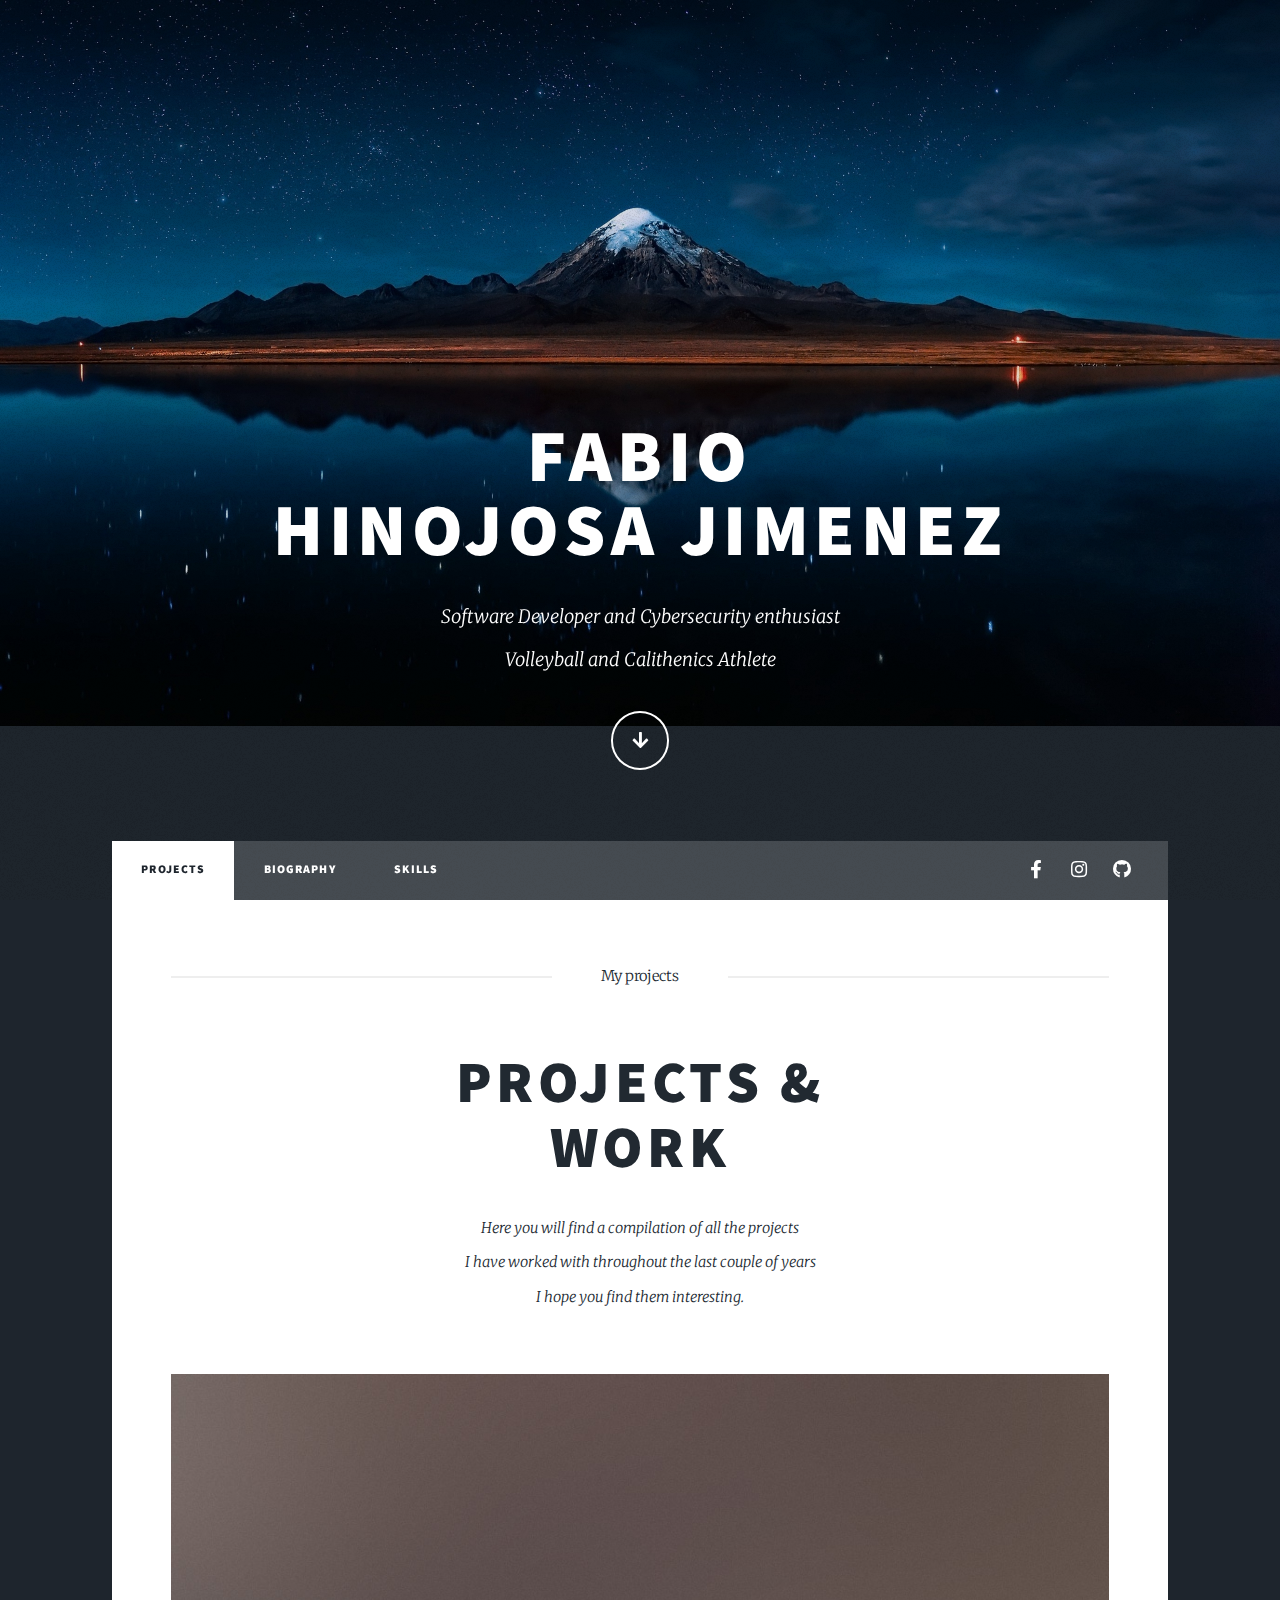
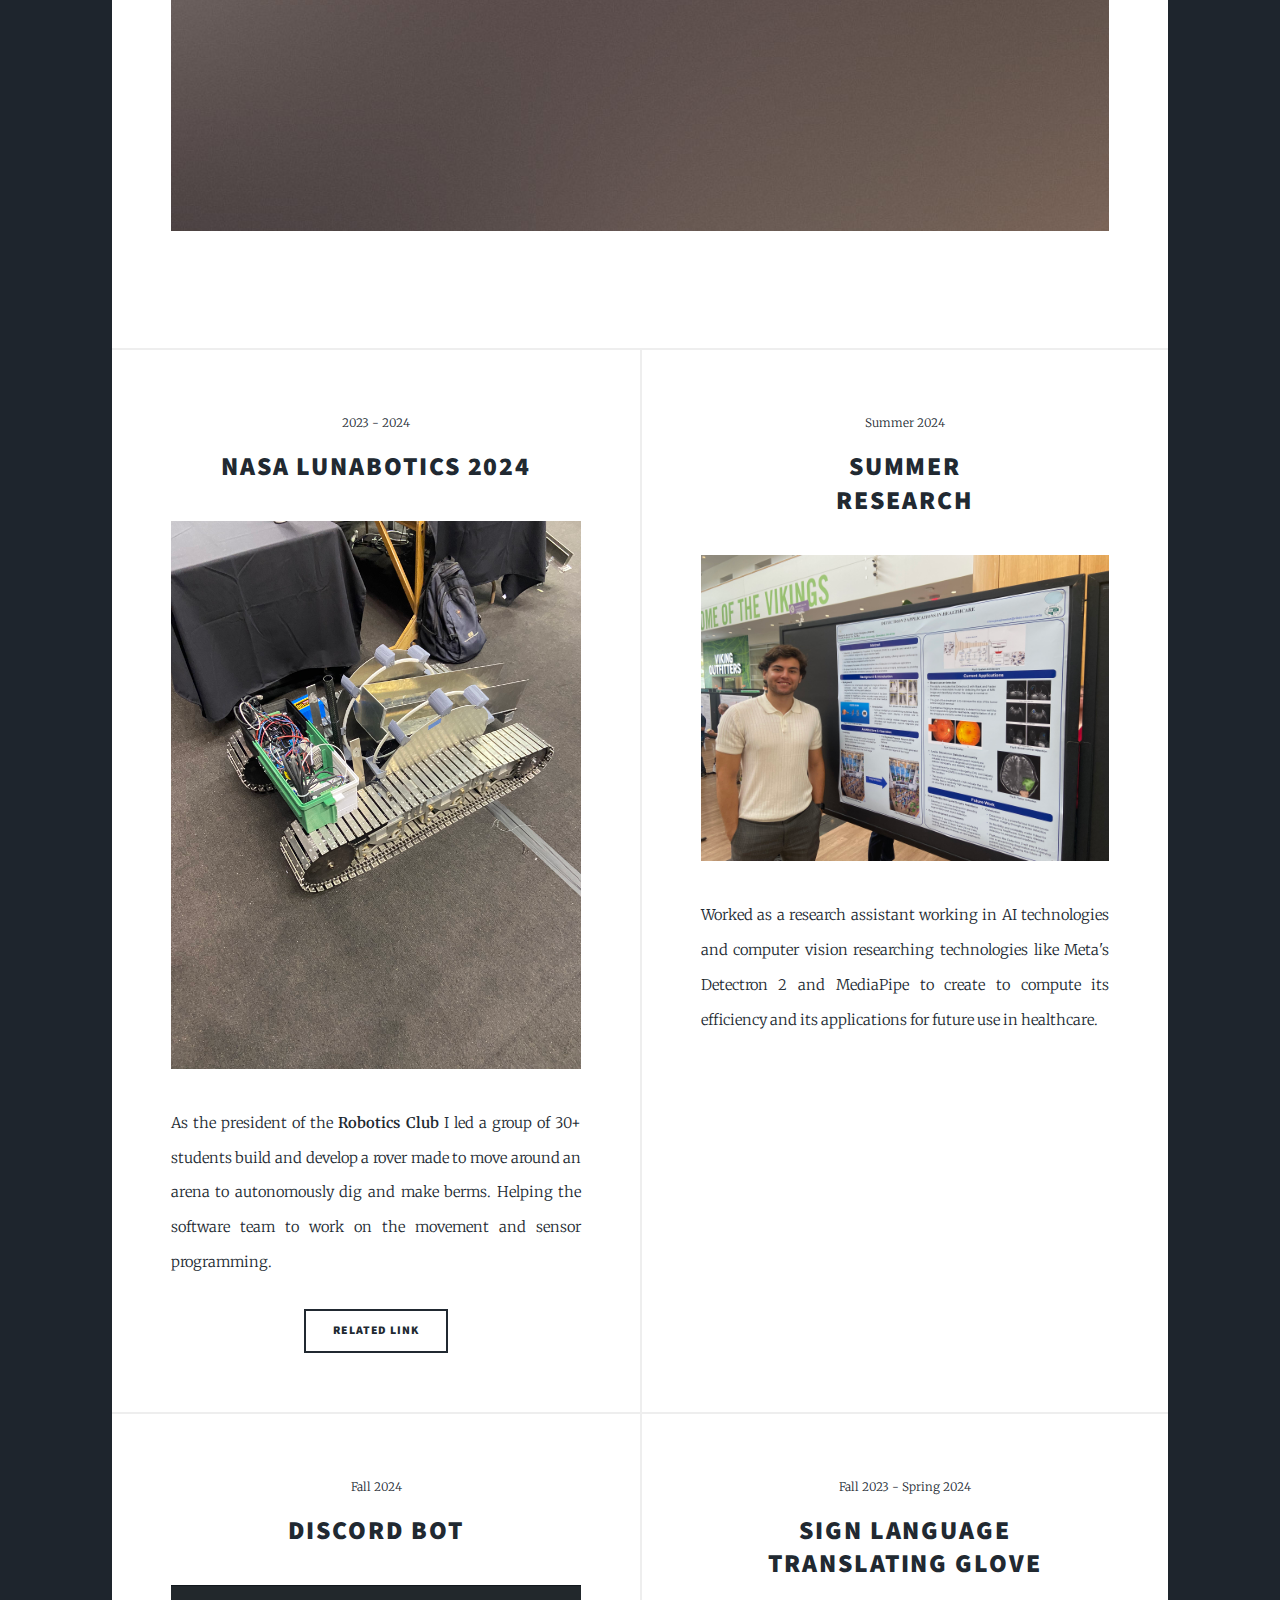
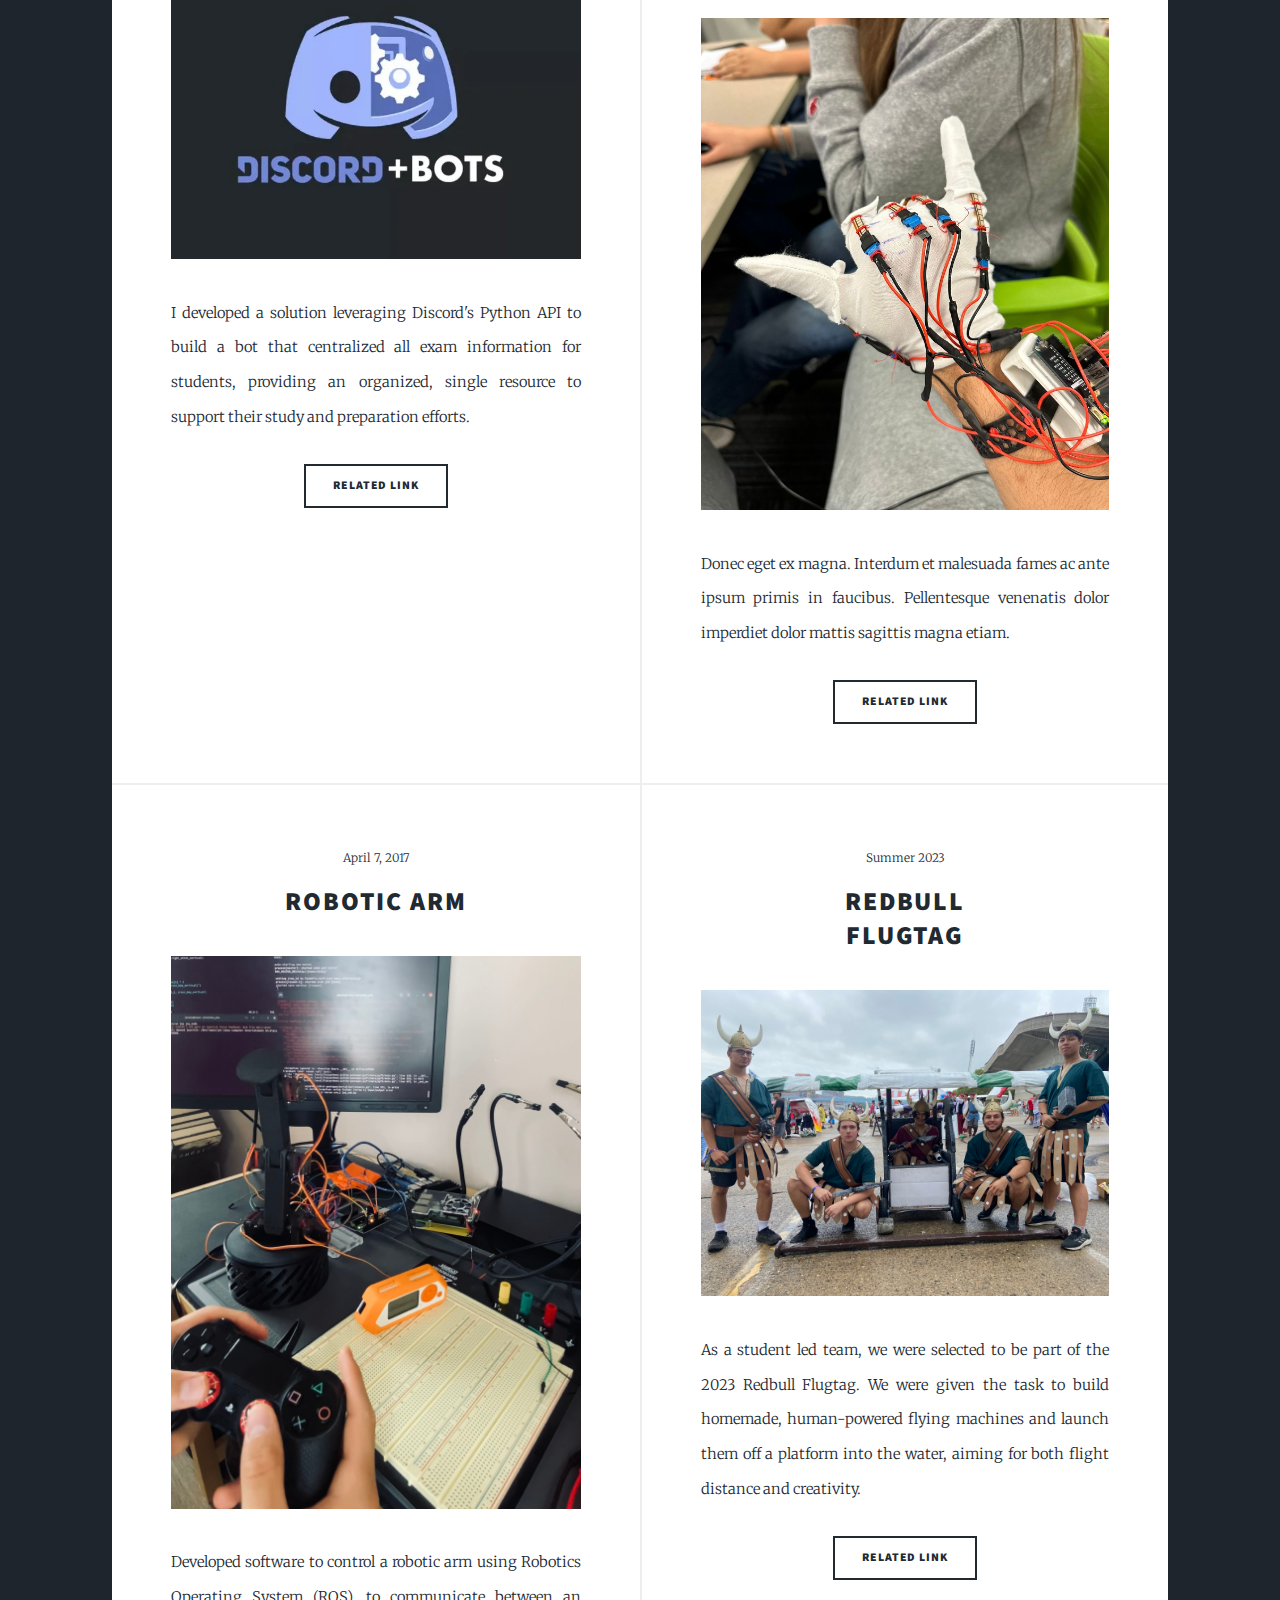
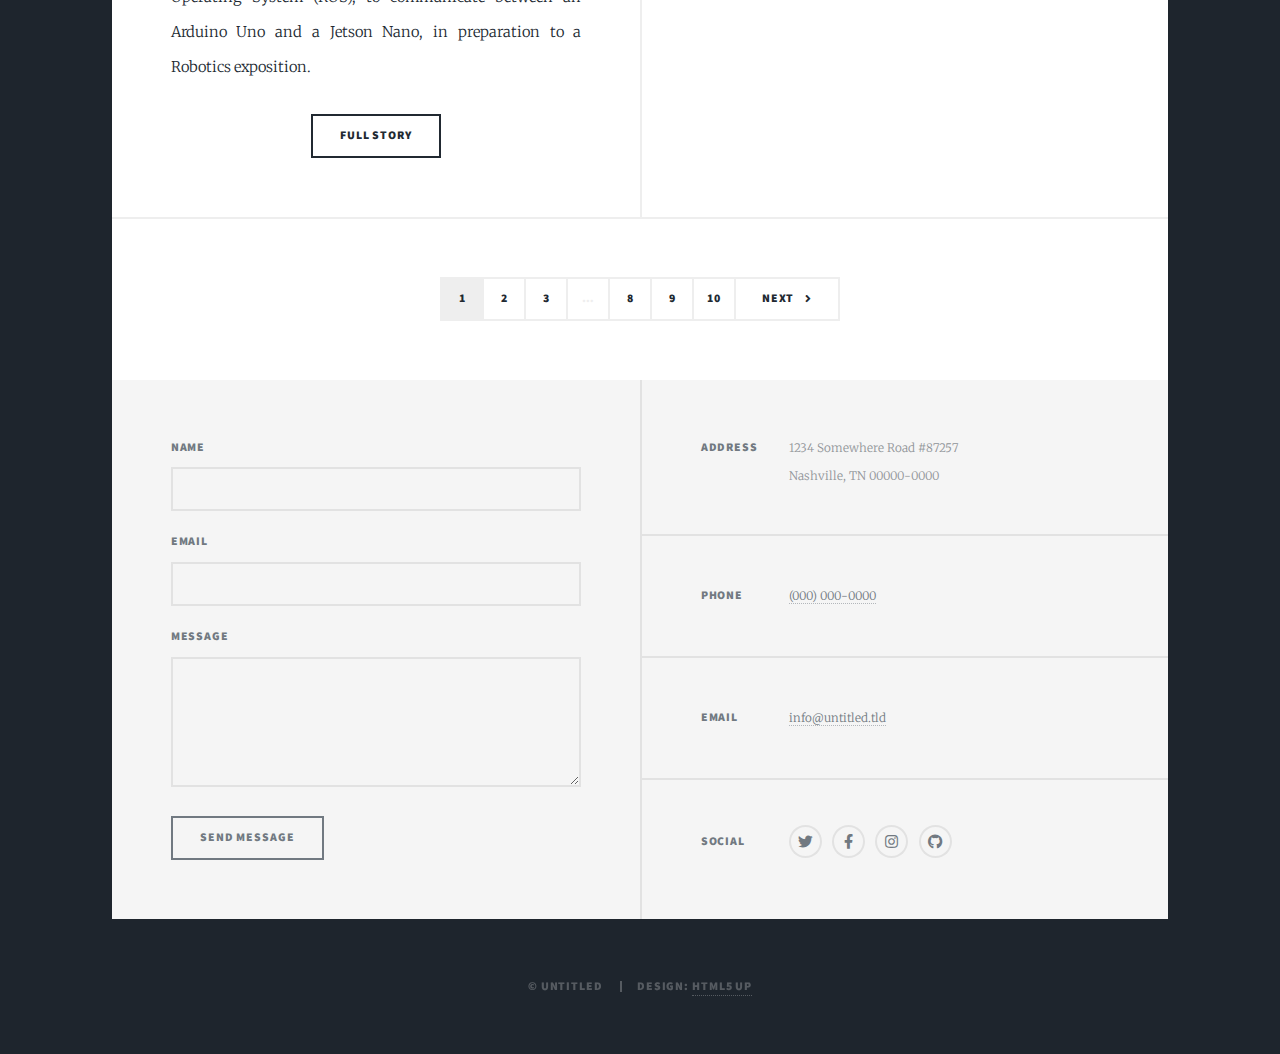
==== index.html @ 79a5e703 "Add images and change context" ====
<!doctype html>
<!--
	Massively by HTML5 UP
	html5up.net | @ajlkn
	Free for personal and commercial use under the CCA 3.0 license (html5up.net/license)
-->
<html>
  <head>
    <title>Fabio Hinojosa Portfolio</title>
    <meta charset="utf-8" />
    <meta
      name="viewport"
      content="width=device-width, initial-scale=1, user-scalable=no"
    />
    <link rel="stylesheet" href="assets/css/main.css" />
    <noscript
      ><link rel="stylesheet" href="assets/css/noscript.css"
    /></noscript>
  </head>
  <body class="is-preload">
    <!-- Wrapper -->
    <div id="wrapper" class="fade-in">
      <!-- Intro -->
      <div id="intro">
        <h1>
          Fabio<br />
          Hinojosa Jimenez
        </h1>
        <p>
          Software Developer and Cybersecurity enthusiast
          <br />
          Volleyball and Calithenics Athlete
        </p>
        <ul class="actions">
          <li>
            <a
              href="#header"
              class="button icon solid solo fa-arrow-down scrolly"
              >Continue</a
            >
          </li>
        </ul>
      </div>

      <!-- Header -->
      <header id="header">
        <a href="index.html" class="logo">F.H.J</a>
      </header>

      <!-- Nav -->
      <nav id="nav">
        <ul class="links">
          <li class="active"><a href="index.html">Projects</a></li>
          <li><a href="generic.html">Biography</a></li>
          <li><a href="elements.html">Skills</a></li>
        </ul>
        <ul class="icons">
          <li>
            <a href="#" class="icon brands fa-facebook-f"
              ><span class="label">Facebook</span></a
            >
          </li>
          <li>
            <a href="#" class="icon brands fa-instagram"
              ><span class="label">Instagram</span></a
            >
          </li>
          <li>
            <a href="#" class="icon brands fa-github"
              ><span class="label">GitHub</span></a
            >
          </li>
        </ul>
      </nav>

      <!-- Main -->
      <div id="main">
        <!-- Featured Post -->
        <article class="post featured">
          <header class="major">
            <span class="date">My projects</span>
            <h2>
              Projects &<br />
              Work
            </h2>
            <p>
              Here you will find a compilation of all the projects<br />
              I have worked with throughout the last couple of years<br />
              I hope you find them interesting.
            </p>
          </header>
          <a href="#" class="image main"
            ><img src="images/pic01.jpg" alt=""
          /></a>
        </article>

        <!-- Posts -->
        <section class="posts">
          <article>
            <header>
              <span class="date">2023 - 2024</span>
              <h2>
                <a href="#">Nasa Lunabotics 2024</a>
              </h2>
            </header>
            <a
              href="https://www.nasa.gov/learning-resources/lunabotics-challenge/"
              class="image fit"
              ><img src="images/Lunabotics.jpg" alt=""
            /></a>
            <p>
              As the president of the <strong>Robotics Club</strong> I led a
              group of 30+ students build and develop a rover made to move
              around an arena to autonomously dig and make berms. Helping the
              software team to work on the movement and sensor programming.
            </p>
            <ul class="actions special">
              <li>
                <a
                  href="https://www.nasa.gov/learning-resources/lunabotics-challenge/"
                  class="button"
                  >Related Link</a
                >
              </li>
            </ul>
          </article>
          <article>
            <header>
              <span class="date">Summer 2024</span>
              <h2>
                <a href="#"
                  >Summer<br />
                  Research</a
                >
              </h2>
            </header>
            <a href="#" class="image fit"
              ><img src="images/Research.jpg" alt=""
            /></a>
            <p>
              Worked as a research assistant working in AI technologies and
              computer vision researching technologies like Meta's Detectron 2
              and MediaPipe to create to compute its efficiency and its
              applications for future use in healthcare.
            </p>
          </article>
          <article>
            <header>
              <span class="date">Fall 2024</span>
              <h2>Discord Bot</h2>
            </header>
            <a href="https://github.com/fabiohj7/CISbot/" class="image fit"
              ><img src="images/discord-bot.webp" alt=""
            /></a>
            <p>
              I developed a solution leveraging Discord's Python API to build a
              bot that centralized all exam information for students, providing
              an organized, single resource to support their study and
              preparation efforts.
            </p>
            <ul class="actions special">
              <li>
                <a href="https://github.com/fabiohj7/CISbot/" class="button"
                  >Related Link</a
                >
              </li>
            </ul>
          </article>
          <article>
            <header>
              <span class="date">Fall 2023 - Spring 2024</span>
              <h2>
                Sign Language<br />
                Translating Glove
              </h2>
            </header>
            <a
              href="https://github.com/SalvaMur/SignTranslatorApp"
              class="image fit"
              ><img src="images/sign_language.jpg" alt="Translating Glove"
            /></a>
            <p>
              Donec eget ex magna. Interdum et malesuada fames ac ante ipsum
              primis in faucibus. Pellentesque venenatis dolor imperdiet dolor
              mattis sagittis magna etiam.
            </p>
            <ul class="actions special">
              <li>
                <a
                  href="https://github.com/SalvaMur/SignTranslatorApp"
                  class="button"
                  >Related Link</a
                >
              </li>
            </ul>
          </article>
          <article>
            <header>
              <span class="date">April 7, 2017</span>
              <h2>Robotic Arm</h2>
            </header>
            <a href="#" class="image fit"
              ><img
                src="images/robotic_arm.jpg"
                alt="PS4 Controller with robotic arm"
            /></a>
            <p>
              Developed software to control a robotic arm using Robotics
              Operating System (ROS), to communicate between an Arduino Uno and
              a Jetson Nano, in preparation to a Robotics exposition.
            </p>
            <ul class="actions special">
              <li><a href="#" class="button">Full Story</a></li>
            </ul>
          </article>
          <article>
            <header>
              <span class="date">Summer 2023</span>
              <h2>
                Redbull<br />
                Flugtag
              </h2>
            </header>
            <a
              href="https://www.redbull.com/us-en/tags/flugtag"
              class="image fit"
              ><img src="images/Flugtag.jpg" alt="Redbull Flugtag team"
            /></a>
            <p>
              As a student led team, we were selected to be part of the 2023
              Redbull Flugtag. We were given the task to build homemade,
              human-powered flying machines and launch them off a platform into
              the water, aiming for both flight distance and creativity.
            </p>
            <ul class="actions special">
              <li>
                <a
                  href="https://www.redbull.com/us-en/tags/flugtag"
                  class="button"
                  >Related Link</a
                >
              </li>
            </ul>
          </article>
        </section>

        <!-- Footer -->
        <footer>
          <div class="pagination">
            <!--<a href="#" class="previous">Prev</a>-->
            <a href="#" class="page active">1</a>
            <a href="#" class="page">2</a>
            <a href="#" class="page">3</a>
            <span class="extra">&hellip;</span>
            <a href="#" class="page">8</a>
            <a href="#" class="page">9</a>
            <a href="#" class="page">10</a>
            <a href="#" class="next">Next</a>
          </div>
        </footer>
      </div>

      <!-- Footer -->
      <footer id="footer">
        <section>
          <form method="post" action="#">
            <div class="fields">
              <div class="field">
                <label for="name">Name</label>
                <input type="text" name="name" id="name" />
              </div>
              <div class="field">
                <label for="email">Email</label>
                <input type="text" name="email" id="email" />
              </div>
              <div class="field">
                <label for="message">Message</label>
                <textarea name="message" id="message" rows="3"></textarea>
              </div>
            </div>
            <ul class="actions">
              <li><input type="submit" value="Send Message" /></li>
            </ul>
          </form>
        </section>
        <section class="split contact">
          <section class="alt">
            <h3>Address</h3>
            <p>
              1234 Somewhere Road #87257<br />
              Nashville, TN 00000-0000
            </p>
          </section>
          <section>
            <h3>Phone</h3>
            <p><a href="#">(000) 000-0000</a></p>
          </section>
          <section>
            <h3>Email</h3>
            <p><a href="#">info@untitled.tld</a></p>
          </section>
          <section>
            <h3>Social</h3>
            <ul class="icons alt">
              <li>
                <a href="#" class="icon brands alt fa-twitter"
                  ><span class="label">Twitter</span></a
                >
              </li>
              <li>
                <a href="#" class="icon brands alt fa-facebook-f"
                  ><span class="label">Facebook</span></a
                >
              </li>
              <li>
                <a href="#" class="icon brands alt fa-instagram"
                  ><span class="label">Instagram</span></a
                >
              </li>
              <li>
                <a href="#" class="icon brands alt fa-github"
                  ><span class="label">GitHub</span></a
                >
              </li>
            </ul>
          </section>
        </section>
      </footer>

      <!-- Copyright -->
      <div id="copyright">
        <ul>
          <li>&copy; Untitled</li>
          <li>Design: <a href="https://html5up.net">HTML5 UP</a></li>
        </ul>
      </div>
    </div>

    <!-- Scripts -->
    <script src="assets/js/jquery.min.js"></script>
    <script src="assets/js/jquery.scrollex.min.js"></script>
    <script src="assets/js/jquery.scrolly.min.js"></script>
    <script src="assets/js/browser.min.js"></script>
    <script src="assets/js/breakpoints.min.js"></script>
    <script src="assets/js/util.js"></script>
    <script src="assets/js/main.js"></script>
  </body>
</html>
---- assets/css/main.css ----
@import url(fontawesome-all.min.css);
@import url("https://fonts.googleapis.com/css?family=Merriweather:300,700,300italic,700italic|Source+Sans+Pro:900");

/*
	Massively by HTML5 UP
	html5up.net | @ajlkn
	Free for personal and commercial use under the CCA 3.0 license (html5up.net/license)
*/

html,
body,
div,
span,
applet,
object,
iframe,
h1,
h2,
h3,
h4,
h5,
h6,
p,
blockquote,
pre,
a,
abbr,
acronym,
address,
big,
cite,
code,
del,
dfn,
em,
img,
ins,
kbd,
q,
s,
samp,
small,
strike,
strong,
sub,
sup,
tt,
var,
b,
u,
i,
center,
dl,
dt,
dd,
ol,
ul,
li,
fieldset,
form,
label,
legend,
table,
caption,
tbody,
tfoot,
thead,
tr,
th,
td,
article,
aside,
canvas,
details,
embed,
figure,
figcaption,
footer,
header,
hgroup,
menu,
nav,
output,
ruby,
section,
summary,
time,
mark,
audio,
video {
  margin: 0;
  padding: 0;
  border: 0;
  font-size: 100%;
  font: inherit;
  vertical-align: baseline;
}

article,
aside,
details,
figcaption,
figure,
footer,
header,
hgroup,
menu,
nav,
section {
  display: block;
}

body {
  line-height: 1;
}

ol,
ul {
  list-style: none;
}

blockquote,
q {
  quotes: none;
}

blockquote:before,
blockquote:after,
q:before,
q:after {
  content: "";
  content: none;
}

table {
  border-collapse: collapse;
  border-spacing: 0;
}

body {
  -webkit-text-size-adjust: none;
}

mark {
  background-color: transparent;
  color: inherit;
}

input::-moz-focus-inner {
  border: 0;
  padding: 0;
}

input,
select,
textarea {
  -moz-appearance: none;
  -webkit-appearance: none;
  -ms-appearance: none;
  appearance: none;
}

/* Basic */

@-ms-viewport {
  width: device-width;
}

body {
  -ms-overflow-style: scrollbar;
}

@media screen and (max-width: 480px) {
  html,
  body {
    min-width: 320px;
  }
}

html {
  box-sizing: border-box;
}

*,
*:before,
*:after {
  box-sizing: inherit;
}

body {
  background-color: #1e252d;
}

body.is-preload *,
body.is-preload *:before,
body.is-preload *:after {
  -moz-animation: none !important;
  -webkit-animation: none !important;
  -ms-animation: none !important;
  animation: none !important;
  -moz-transition: none !important;
  -webkit-transition: none !important;
  -ms-transition: none !important;
  transition: none !important;
}

/* Type */

html {
  font-size: 16pt;
}

@media screen and (max-width: 1680px) {
  html {
    font-size: 12pt;
  }
}

@media screen and (max-width: 1280px) {
  html {
    font-size: 11pt;
  }
}

@media screen and (max-width: 360px) {
  html {
    font-size: 10pt;
  }
}

body {
  color: #212931;
}

body,
input,
select,
textarea {
  font-family: "Merriweather", Georgia, serif;
  font-weight: 300;
  font-size: 1rem;
  line-height: 2.375;
}

a {
  -moz-transition:
    color 0.2s ease-in-out,
    background-color 0.2s ease-in-out,
    border-color 0.2s ease-in-out,
    box-shadow 0.2s ease-in-out;
  -webkit-transition:
    color 0.2s ease-in-out,
    background-color 0.2s ease-in-out,
    border-color 0.2s ease-in-out,
    box-shadow 0.2s ease-in-out;
  -ms-transition:
    color 0.2s ease-in-out,
    background-color 0.2s ease-in-out,
    border-color 0.2s ease-in-out,
    box-shadow 0.2s ease-in-out;
  transition:
    color 0.2s ease-in-out,
    background-color 0.2s ease-in-out,
    border-color 0.2s ease-in-out,
    box-shadow 0.2s ease-in-out;
  border-bottom: dotted 1px;
  text-decoration: none;
}

a:hover {
  border-bottom-color: transparent;
}

strong,
b {
  font-weight: 600;
}

em,
i {
  font-style: italic;
}

p {
  text-align: justify;
  margin: 0 0 2rem 0;
}

h1,
h2,
h3,
h4,
h5,
h6 {
  font-family: "Source Sans Pro", Helvetica, sans-serif;
  font-weight: 900;
  line-height: 1.5;
  letter-spacing: 0.075em;
  text-transform: uppercase;
  margin: 0 0 1rem 0;
}

h1 a,
h2 a,
h3 a,
h4 a,
h5 a,
h6 a {
  border-bottom: 0;
  color: inherit;
  text-decoration: none;
}

h1 {
  font-size: 4rem;
  line-height: 1.1;
  margin: 0 0 2rem 0;
}

h2 {
  font-size: 1.75rem;
  line-height: 1.3;
  margin: 0 0 1.5rem 0;
}

h3 {
  font-size: 1.25rem;
  margin: 0 0 1.5rem 0;
}

h4 {
  font-size: 1rem;
}

h5 {
  font-size: 0.9rem;
}

h6 {
  font-size: 0.8rem;
}

sub {
  font-size: 0.8rem;
  position: relative;
  top: 0.5rem;
}

sup {
  font-size: 0.8rem;
  position: relative;
  top: -0.5rem;
}

blockquote {
  border-left: solid 4px;
  font-style: italic;
  margin: 0 0 2rem 0;
  padding: 0.5rem 0 0.5rem 2rem;
}

code {
  border: solid 2px;
  font-family: "Courier New", monospace;
  font-size: 0.9rem;
  margin: 0 0.25rem;
  padding: 0.25rem 0.65rem;
}

pre {
  -webkit-overflow-scrolling: touch;
  font-family: "Courier New", monospace;
  font-size: 0.9rem;
  margin: 0 0 2rem 0;
}

pre code {
  display: block;
  line-height: 1.75;
  padding: 1rem 1.5rem;
  overflow-x: auto;
}

hr {
  border: 0;
  border-bottom: solid 2px;
  margin: 3rem 0;
}

hr.major {
  margin: 5rem 0;
}

.align-left {
  text-align: left;
}

.align-center {
  text-align: center;
}

.align-right {
  text-align: right;
}

input,
select,
textarea {
  color: #212931;
}

a {
  color: #212931;
  border-bottom-color: rgba(33, 41, 49, 0.5);
}

a:hover {
  border-bottom-color: transparent;
  color: #18bfef !important;
}

strong,
b {
  color: #212931;
}

h1,
h2,
h3,
h4,
h5,
h6 {
  color: #212931;
}

blockquote {
  border-left-color: #eeeeee;
}

code {
  background: rgba(220, 220, 220, 0.25);
  border-color: #eeeeee;
}

hr {
  border-bottom-color: #eeeeee;
}

/* Row */

.row {
  display: flex;
  flex-wrap: wrap;
  box-sizing: border-box;
  align-items: stretch;
}

.row > * {
  box-sizing: border-box;
}

.row.gtr-uniform > * > :last-child {
  margin-bottom: 0;
}

.row.aln-left {
  justify-content: flex-start;
}

.row.aln-center {
  justify-content: center;
}

.row.aln-right {
  justify-content: flex-end;
}

.row.aln-top {
  align-items: flex-start;
}

.row.aln-middle {
  align-items: center;
}

.row.aln-bottom {
  align-items: flex-end;
}

.row > .imp {
  order: -1;
}

.row > .col-1 {
  width: 8.33333%;
}

.row > .off-1 {
  margin-left: 8.33333%;
}

.row > .col-2 {
  width: 16.66667%;
}

.row > .off-2 {
  margin-left: 16.66667%;
}

.row > .col-3 {
  width: 25%;
}

.row > .off-3 {
  margin-left: 25%;
}

.row > .col-4 {
  width: 33.33333%;
}

.row > .off-4 {
  margin-left: 33.33333%;
}

.row > .col-5 {
  width: 41.66667%;
}

.row > .off-5 {
  margin-left: 41.66667%;
}

.row > .col-6 {
  width: 50%;
}

.row > .off-6 {
  margin-left: 50%;
}

.row > .col-7 {
  width: 58.33333%;
}

.row > .off-7 {
  margin-left: 58.33333%;
}

.row > .col-8 {
  width: 66.66667%;
}

.row > .off-8 {
  margin-left: 66.66667%;
}

.row > .col-9 {
  width: 75%;
}

.row > .off-9 {
  margin-left: 75%;
}

.row > .col-10 {
  width: 83.33333%;
}

.row > .off-10 {
  margin-left: 83.33333%;
}

.row > .col-11 {
  width: 91.66667%;
}

.row > .off-11 {
  margin-left: 91.66667%;
}

.row > .col-12 {
  width: 100%;
}

.row > .off-12 {
  margin-left: 100%;
}

.row.gtr-0 {
  margin-top: 0;
  margin-left: 0rem;
}

.row.gtr-0 > * {
  padding: 0 0 0 0rem;
}

.row.gtr-0.gtr-uniform {
  margin-top: 0rem;
}

.row.gtr-0.gtr-uniform > * {
  padding-top: 0rem;
}

.row.gtr-25 {
  margin-top: 0;
  margin-left: -0.375rem;
}

.row.gtr-25 > * {
  padding: 0 0 0 0.375rem;
}

.row.gtr-25.gtr-uniform {
  margin-top: -0.375rem;
}

.row.gtr-25.gtr-uniform > * {
  padding-top: 0.375rem;
}

.row.gtr-50 {
  margin-top: 0;
  margin-left: -0.75rem;
}

.row.gtr-50 > * {
  padding: 0 0 0 0.75rem;
}

.row.gtr-50.gtr-uniform {
  margin-top: -0.75rem;
}

.row.gtr-50.gtr-uniform > * {
  padding-top: 0.75rem;
}

.row {
  margin-top: 0;
  margin-left: -1.5rem;
}

.row > * {
  padding: 0 0 0 1.5rem;
}

.row.gtr-uniform {
  margin-top: -1.5rem;
}

.row.gtr-uniform > * {
  padding-top: 1.5rem;
}

.row.gtr-150 {
  margin-top: 0;
  margin-left: -2.25rem;
}

.row.gtr-150 > * {
  padding: 0 0 0 2.25rem;
}

.row.gtr-150.gtr-uniform {
  margin-top: -2.25rem;
}

.row.gtr-150.gtr-uniform > * {
  padding-top: 2.25rem;
}

.row.gtr-200 {
  margin-top: 0;
  margin-left: -3rem;
}

.row.gtr-200 > * {
  padding: 0 0 0 3rem;
}

.row.gtr-200.gtr-uniform {
  margin-top: -3rem;
}

.row.gtr-200.gtr-uniform > * {
  padding-top: 3rem;
}

@media screen and (max-width: 1680px) {
  .row {
    display: flex;
    flex-wrap: wrap;
    box-sizing: border-box;
    align-items: stretch;
  }

  .row > * {
    box-sizing: border-box;
  }

  .row.gtr-uniform > * > :last-child {
    margin-bottom: 0;
  }

  .row.aln-left {
    justify-content: flex-start;
  }

  .row.aln-center {
    justify-content: center;
  }

  .row.aln-right {
    justify-content: flex-end;
  }

  .row.aln-top {
    align-items: flex-start;
  }

  .row.aln-middle {
    align-items: center;
  }

  .row.aln-bottom {
    align-items: flex-end;
  }

  .row > .imp-xlarge {
    order: -1;
  }

  .row > .col-1-xlarge {
    width: 8.33333%;
  }

  .row > .off-1-xlarge {
    margin-left: 8.33333%;
  }

  .row > .col-2-xlarge {
    width: 16.66667%;
  }

  .row > .off-2-xlarge {
    margin-left: 16.66667%;
  }

  .row > .col-3-xlarge {
    width: 25%;
  }

  .row > .off-3-xlarge {
    margin-left: 25%;
  }

  .row > .col-4-xlarge {
    width: 33.33333%;
  }

  .row > .off-4-xlarge {
    margin-left: 33.33333%;
  }

  .row > .col-5-xlarge {
    width: 41.66667%;
  }

  .row > .off-5-xlarge {
    margin-left: 41.66667%;
  }

  .row > .col-6-xlarge {
    width: 50%;
  }

  .row > .off-6-xlarge {
    margin-left: 50%;
  }

  .row > .col-7-xlarge {
    width: 58.33333%;
  }

  .row > .off-7-xlarge {
    margin-left: 58.33333%;
  }

  .row > .col-8-xlarge {
    width: 66.66667%;
  }

  .row > .off-8-xlarge {
    margin-left: 66.66667%;
  }

  .row > .col-9-xlarge {
    width: 75%;
  }

  .row > .off-9-xlarge {
    margin-left: 75%;
  }

  .row > .col-10-xlarge {
    width: 83.33333%;
  }

  .row > .off-10-xlarge {
    margin-left: 83.33333%;
  }

  .row > .col-11-xlarge {
    width: 91.66667%;
  }

  .row > .off-11-xlarge {
    margin-left: 91.66667%;
  }

  .row > .col-12-xlarge {
    width: 100%;
  }

  .row > .off-12-xlarge {
    margin-left: 100%;
  }

  .row.gtr-0 {
    margin-top: 0;
    margin-left: 0rem;
  }

  .row.gtr-0 > * {
    padding: 0 0 0 0rem;
  }

  .row.gtr-0.gtr-uniform {
    margin-top: 0rem;
  }

  .row.gtr-0.gtr-uniform > * {
    padding-top: 0rem;
  }

  .row.gtr-25 {
    margin-top: 0;
    margin-left: -0.375rem;
  }

  .row.gtr-25 > * {
    padding: 0 0 0 0.375rem;
  }

  .row.gtr-25.gtr-uniform {
    margin-top: -0.375rem;
  }

  .row.gtr-25.gtr-uniform > * {
    padding-top: 0.375rem;
  }

  .row.gtr-50 {
    margin-top: 0;
    margin-left: -0.75rem;
  }

  .row.gtr-50 > * {
    padding: 0 0 0 0.75rem;
  }

  .row.gtr-50.gtr-uniform {
    margin-top: -0.75rem;
  }

  .row.gtr-50.gtr-uniform > * {
    padding-top: 0.75rem;
  }

  .row {
    margin-top: 0;
    margin-left: -1.5rem;
  }

  .row > * {
    padding: 0 0 0 1.5rem;
  }

  .row.gtr-uniform {
    margin-top: -1.5rem;
  }

  .row.gtr-uniform > * {
    padding-top: 1.5rem;
  }

  .row.gtr-150 {
    margin-top: 0;
    margin-left: -2.25rem;
  }

  .row.gtr-150 > * {
    padding: 0 0 0 2.25rem;
  }

  .row.gtr-150.gtr-uniform {
    margin-top: -2.25rem;
  }

  .row.gtr-150.gtr-uniform > * {
    padding-top: 2.25rem;
  }

  .row.gtr-200 {
    margin-top: 0;
    margin-left: -3rem;
  }

  .row.gtr-200 > * {
    padding: 0 0 0 3rem;
  }

  .row.gtr-200.gtr-uniform {
    margin-top: -3rem;
  }

  .row.gtr-200.gtr-uniform > * {
    padding-top: 3rem;
  }
}

@media screen and (max-width: 1280px) {
  .row {
    display: flex;
    flex-wrap: wrap;
    box-sizing: border-box;
    align-items: stretch;
  }

  .row > * {
    box-sizing: border-box;
  }

  .row.gtr-uniform > * > :last-child {
    margin-bottom: 0;
  }

  .row.aln-left {
    justify-content: flex-start;
  }

  .row.aln-center {
    justify-content: center;
  }

  .row.aln-right {
    justify-content: flex-end;
  }

  .row.aln-top {
    align-items: flex-start;
  }

  .row.aln-middle {
    align-items: center;
  }

  .row.aln-bottom {
    align-items: flex-end;
  }

  .row > .imp-large {
    order: -1;
  }

  .row > .col-1-large {
    width: 8.33333%;
  }

  .row > .off-1-large {
    margin-left: 8.33333%;
  }

  .row > .col-2-large {
    width: 16.66667%;
  }

  .row > .off-2-large {
    margin-left: 16.66667%;
  }

  .row > .col-3-large {
    width: 25%;
  }

  .row > .off-3-large {
    margin-left: 25%;
  }

  .row > .col-4-large {
    width: 33.33333%;
  }

  .row > .off-4-large {
    margin-left: 33.33333%;
  }

  .row > .col-5-large {
    width: 41.66667%;
  }

  .row > .off-5-large {
    margin-left: 41.66667%;
  }

  .row > .col-6-large {
    width: 50%;
  }

  .row > .off-6-large {
    margin-left: 50%;
  }

  .row > .col-7-large {
    width: 58.33333%;
  }

  .row > .off-7-large {
    margin-left: 58.33333%;
  }

  .row > .col-8-large {
    width: 66.66667%;
  }

  .row > .off-8-large {
    margin-left: 66.66667%;
  }

  .row > .col-9-large {
    width: 75%;
  }

  .row > .off-9-large {
    margin-left: 75%;
  }

  .row > .col-10-large {
    width: 83.33333%;
  }

  .row > .off-10-large {
    margin-left: 83.33333%;
  }

  .row > .col-11-large {
    width: 91.66667%;
  }

  .row > .off-11-large {
    margin-left: 91.66667%;
  }

  .row > .col-12-large {
    width: 100%;
  }

  .row > .off-12-large {
    margin-left: 100%;
  }

  .row.gtr-0 {
    margin-top: 0;
    margin-left: 0rem;
  }

  .row.gtr-0 > * {
    padding: 0 0 0 0rem;
  }

  .row.gtr-0.gtr-uniform {
    margin-top: 0rem;
  }

  .row.gtr-0.gtr-uniform > * {
    padding-top: 0rem;
  }

  .row.gtr-25 {
    margin-top: 0;
    margin-left: -0.375rem;
  }

  .row.gtr-25 > * {
    padding: 0 0 0 0.375rem;
  }

  .row.gtr-25.gtr-uniform {
    margin-top: -0.375rem;
  }

  .row.gtr-25.gtr-uniform > * {
    padding-top: 0.375rem;
  }

  .row.gtr-50 {
    margin-top: 0;
    margin-left: -0.75rem;
  }

  .row.gtr-50 > * {
    padding: 0 0 0 0.75rem;
  }

  .row.gtr-50.gtr-uniform {
    margin-top: -0.75rem;
  }

  .row.gtr-50.gtr-uniform > * {
    padding-top: 0.75rem;
  }

  .row {
    margin-top: 0;
    margin-left: -1.5rem;
  }

  .row > * {
    padding: 0 0 0 1.5rem;
  }

  .row.gtr-uniform {
    margin-top: -1.5rem;
  }

  .row.gtr-uniform > * {
    padding-top: 1.5rem;
  }

  .row.gtr-150 {
    margin-top: 0;
    margin-left: -2.25rem;
  }

  .row.gtr-150 > * {
    padding: 0 0 0 2.25rem;
  }

  .row.gtr-150.gtr-uniform {
    margin-top: -2.25rem;
  }

  .row.gtr-150.gtr-uniform > * {
    padding-top: 2.25rem;
  }

  .row.gtr-200 {
    margin-top: 0;
    margin-left: -3rem;
  }

  .row.gtr-200 > * {
    padding: 0 0 0 3rem;
  }

  .row.gtr-200.gtr-uniform {
    margin-top: -3rem;
  }

  .row.gtr-200.gtr-uniform > * {
    padding-top: 3rem;
  }
}

@media screen and (max-width: 980px) {
  .row {
    display: flex;
    flex-wrap: wrap;
    box-sizing: border-box;
    align-items: stretch;
  }

  .row > * {
    box-sizing: border-box;
  }

  .row.gtr-uniform > * > :last-child {
    margin-bottom: 0;
  }

  .row.aln-left {
    justify-content: flex-start;
  }

  .row.aln-center {
    justify-content: center;
  }

  .row.aln-right {
    justify-content: flex-end;
  }

  .row.aln-top {
    align-items: flex-start;
  }

  .row.aln-middle {
    align-items: center;
  }

  .row.aln-bottom {
    align-items: flex-end;
  }

  .row > .imp-medium {
    order: -1;
  }

  .row > .col-1-medium {
    width: 8.33333%;
  }

  .row > .off-1-medium {
    margin-left: 8.33333%;
  }

  .row > .col-2-medium {
    width: 16.66667%;
  }

  .row > .off-2-medium {
    margin-left: 16.66667%;
  }

  .row > .col-3-medium {
    width: 25%;
  }

  .row > .off-3-medium {
    margin-left: 25%;
  }

  .row > .col-4-medium {
    width: 33.33333%;
  }

  .row > .off-4-medium {
    margin-left: 33.33333%;
  }

  .row > .col-5-medium {
    width: 41.66667%;
  }

  .row > .off-5-medium {
    margin-left: 41.66667%;
  }

  .row > .col-6-medium {
    width: 50%;
  }

  .row > .off-6-medium {
    margin-left: 50%;
  }

  .row > .col-7-medium {
    width: 58.33333%;
  }

  .row > .off-7-medium {
    margin-left: 58.33333%;
  }

  .row > .col-8-medium {
    width: 66.66667%;
  }

  .row > .off-8-medium {
    margin-left: 66.66667%;
  }

  .row > .col-9-medium {
    width: 75%;
  }

  .row > .off-9-medium {
    margin-left: 75%;
  }

  .row > .col-10-medium {
    width: 83.33333%;
  }

  .row > .off-10-medium {
    margin-left: 83.33333%;
  }

  .row > .col-11-medium {
    width: 91.66667%;
  }

  .row > .off-11-medium {
    margin-left: 91.66667%;
  }

  .row > .col-12-medium {
    width: 100%;
  }

  .row > .off-12-medium {
    margin-left: 100%;
  }

  .row.gtr-0 {
    margin-top: 0;
    margin-left: 0rem;
  }

  .row.gtr-0 > * {
    padding: 0 0 0 0rem;
  }

  .row.gtr-0.gtr-uniform {
    margin-top: 0rem;
  }

  .row.gtr-0.gtr-uniform > * {
    padding-top: 0rem;
  }

  .row.gtr-25 {
    margin-top: 0;
    margin-left: -0.375rem;
  }

  .row.gtr-25 > * {
    padding: 0 0 0 0.375rem;
  }

  .row.gtr-25.gtr-uniform {
    margin-top: -0.375rem;
  }

  .row.gtr-25.gtr-uniform > * {
    padding-top: 0.375rem;
  }

  .row.gtr-50 {
    margin-top: 0;
    margin-left: -0.75rem;
  }

  .row.gtr-50 > * {
    padding: 0 0 0 0.75rem;
  }

  .row.gtr-50.gtr-uniform {
    margin-top: -0.75rem;
  }

  .row.gtr-50.gtr-uniform > * {
    padding-top: 0.75rem;
  }

  .row {
    margin-top: 0;
    margin-left: -1.5rem;
  }

  .row > * {
    padding: 0 0 0 1.5rem;
  }

  .row.gtr-uniform {
    margin-top: -1.5rem;
  }

  .row.gtr-uniform > * {
    padding-top: 1.5rem;
  }

  .row.gtr-150 {
    margin-top: 0;
    margin-left: -2.25rem;
  }

  .row.gtr-150 > * {
    padding: 0 0 0 2.25rem;
  }

  .row.gtr-150.gtr-uniform {
    margin-top: -2.25rem;
  }

  .row.gtr-150.gtr-uniform > * {
    padding-top: 2.25rem;
  }

  .row.gtr-200 {
    margin-top: 0;
    margin-left: -3rem;
  }

  .row.gtr-200 > * {
    padding: 0 0 0 3rem;
  }

  .row.gtr-200.gtr-uniform {
    margin-top: -3rem;
  }

  .row.gtr-200.gtr-uniform > * {
    padding-top: 3rem;
  }
}

@media screen and (max-width: 736px) {
  .row {
    display: flex;
    flex-wrap: wrap;
    box-sizing: border-box;
    align-items: stretch;
  }

  .row > * {
    box-sizing: border-box;
  }

  .row.gtr-uniform > * > :last-child {
    margin-bottom: 0;
  }

  .row.aln-left {
    justify-content: flex-start;
  }

  .row.aln-center {
    justify-content: center;
  }

  .row.aln-right {
    justify-content: flex-end;
  }

  .row.aln-top {
    align-items: flex-start;
  }

  .row.aln-middle {
    align-items: center;
  }

  .row.aln-bottom {
    align-items: flex-end;
  }

  .row > .imp-small {
    order: -1;
  }

  .row > .col-1-small {
    width: 8.33333%;
  }

  .row > .off-1-small {
    margin-left: 8.33333%;
  }

  .row > .col-2-small {
    width: 16.66667%;
  }

  .row > .off-2-small {
    margin-left: 16.66667%;
  }

  .row > .col-3-small {
    width: 25%;
  }

  .row > .off-3-small {
    margin-left: 25%;
  }

  .row > .col-4-small {
    width: 33.33333%;
  }

  .row > .off-4-small {
    margin-left: 33.33333%;
  }

  .row > .col-5-small {
    width: 41.66667%;
  }

  .row > .off-5-small {
    margin-left: 41.66667%;
  }

  .row > .col-6-small {
    width: 50%;
  }

  .row > .off-6-small {
    margin-left: 50%;
  }

  .row > .col-7-small {
    width: 58.33333%;
  }

  .row > .off-7-small {
    margin-left: 58.33333%;
  }

  .row > .col-8-small {
    width: 66.66667%;
  }

  .row > .off-8-small {
    margin-left: 66.66667%;
  }

  .row > .col-9-small {
    width: 75%;
  }

  .row > .off-9-small {
    margin-left: 75%;
  }

  .row > .col-10-small {
    width: 83.33333%;
  }

  .row > .off-10-small {
    margin-left: 83.33333%;
  }

  .row > .col-11-small {
    width: 91.66667%;
  }

  .row > .off-11-small {
    margin-left: 91.66667%;
  }

  .row > .col-12-small {
    width: 100%;
  }

  .row > .off-12-small {
    margin-left: 100%;
  }

  .row.gtr-0 {
    margin-top: 0;
    margin-left: 0rem;
  }

  .row.gtr-0 > * {
    padding: 0 0 0 0rem;
  }

  .row.gtr-0.gtr-uniform {
    margin-top: 0rem;
  }

  .row.gtr-0.gtr-uniform > * {
    padding-top: 0rem;
  }

  .row.gtr-25 {
    margin-top: 0;
    margin-left: -0.375rem;
  }

  .row.gtr-25 > * {
    padding: 0 0 0 0.375rem;
  }

  .row.gtr-25.gtr-uniform {
    margin-top: -0.375rem;
  }

  .row.gtr-25.gtr-uniform > * {
    padding-top: 0.375rem;
  }

  .row.gtr-50 {
    margin-top: 0;
    margin-left: -0.75rem;
  }

  .row.gtr-50 > * {
    padding: 0 0 0 0.75rem;
  }

  .row.gtr-50.gtr-uniform {
    margin-top: -0.75rem;
  }

  .row.gtr-50.gtr-uniform > * {
    padding-top: 0.75rem;
  }

  .row {
    margin-top: 0;
    margin-left: -1.5rem;
  }

  .row > * {
    padding: 0 0 0 1.5rem;
  }

  .row.gtr-uniform {
    margin-top: -1.5rem;
  }

  .row.gtr-uniform > * {
    padding-top: 1.5rem;
  }

  .row.gtr-150 {
    margin-top: 0;
    margin-left: -2.25rem;
  }

  .row.gtr-150 > * {
    padding: 0 0 0 2.25rem;
  }

  .row.gtr-150.gtr-uniform {
    margin-top: -2.25rem;
  }

  .row.gtr-150.gtr-uniform > * {
    padding-top: 2.25rem;
  }

  .row.gtr-200 {
    margin-top: 0;
    margin-left: -3rem;
  }

  .row.gtr-200 > * {
    padding: 0 0 0 3rem;
  }

  .row.gtr-200.gtr-uniform {
    margin-top: -3rem;
  }

  .row.gtr-200.gtr-uniform > * {
    padding-top: 3rem;
  }
}

@media screen and (max-width: 480px) {
  .row {
    display: flex;
    flex-wrap: wrap;
    box-sizing: border-box;
    align-items: stretch;
  }

  .row > * {
    box-sizing: border-box;
  }

  .row.gtr-uniform > * > :last-child {
    margin-bottom: 0;
  }

  .row.aln-left {
    justify-content: flex-start;
  }

  .row.aln-center {
    justify-content: center;
  }

  .row.aln-right {
    justify-content: flex-end;
  }

  .row.aln-top {
    align-items: flex-start;
  }

  .row.aln-middle {
    align-items: center;
  }

  .row.aln-bottom {
    align-items: flex-end;
  }

  .row > .imp-xsmall {
    order: -1;
  }

  .row > .col-1-xsmall {
    width: 8.33333%;
  }

  .row > .off-1-xsmall {
    margin-left: 8.33333%;
  }

  .row > .col-2-xsmall {
    width: 16.66667%;
  }

  .row > .off-2-xsmall {
    margin-left: 16.66667%;
  }

  .row > .col-3-xsmall {
    width: 25%;
  }

  .row > .off-3-xsmall {
    margin-left: 25%;
  }

  .row > .col-4-xsmall {
    width: 33.33333%;
  }

  .row > .off-4-xsmall {
    margin-left: 33.33333%;
  }

  .row > .col-5-xsmall {
    width: 41.66667%;
  }

  .row > .off-5-xsmall {
    margin-left: 41.66667%;
  }

  .row > .col-6-xsmall {
    width: 50%;
  }

  .row > .off-6-xsmall {
    margin-left: 50%;
  }

  .row > .col-7-xsmall {
    width: 58.33333%;
  }

  .row > .off-7-xsmall {
    margin-left: 58.33333%;
  }

  .row > .col-8-xsmall {
    width: 66.66667%;
  }

  .row > .off-8-xsmall {
    margin-left: 66.66667%;
  }

  .row > .col-9-xsmall {
    width: 75%;
  }

  .row > .off-9-xsmall {
    margin-left: 75%;
  }

  .row > .col-10-xsmall {
    width: 83.33333%;
  }

  .row > .off-10-xsmall {
    margin-left: 83.33333%;
  }

  .row > .col-11-xsmall {
    width: 91.66667%;
  }

  .row > .off-11-xsmall {
    margin-left: 91.66667%;
  }

  .row > .col-12-xsmall {
    width: 100%;
  }

  .row > .off-12-xsmall {
    margin-left: 100%;
  }

  .row.gtr-0 {
    margin-top: 0;
    margin-left: 0rem;
  }

  .row.gtr-0 > * {
    padding: 0 0 0 0rem;
  }

  .row.gtr-0.gtr-uniform {
    margin-top: 0rem;
  }

  .row.gtr-0.gtr-uniform > * {
    padding-top: 0rem;
  }

  .row.gtr-25 {
    margin-top: 0;
    margin-left: -0.375rem;
  }

  .row.gtr-25 > * {
    padding: 0 0 0 0.375rem;
  }

  .row.gtr-25.gtr-uniform {
    margin-top: -0.375rem;
  }

  .row.gtr-25.gtr-uniform > * {
    padding-top: 0.375rem;
  }

  .row.gtr-50 {
    margin-top: 0;
    margin-left: -0.75rem;
  }

  .row.gtr-50 > * {
    padding: 0 0 0 0.75rem;
  }

  .row.gtr-50.gtr-uniform {
    margin-top: -0.75rem;
  }

  .row.gtr-50.gtr-uniform > * {
    padding-top: 0.75rem;
  }

  .row {
    margin-top: 0;
    margin-left: -1.5rem;
  }

  .row > * {
    padding: 0 0 0 1.5rem;
  }

  .row.gtr-uniform {
    margin-top: -1.5rem;
  }

  .row.gtr-uniform > * {
    padding-top: 1.5rem;
  }

  .row.gtr-150 {
    margin-top: 0;
    margin-left: -2.25rem;
  }

  .row.gtr-150 > * {
    padding: 0 0 0 2.25rem;
  }

  .row.gtr-150.gtr-uniform {
    margin-top: -2.25rem;
  }

  .row.gtr-150.gtr-uniform > * {
    padding-top: 2.25rem;
  }

  .row.gtr-200 {
    margin-top: 0;
    margin-left: -3rem;
  }

  .row.gtr-200 > * {
    padding: 0 0 0 3rem;
  }

  .row.gtr-200.gtr-uniform {
    margin-top: -3rem;
  }

  .row.gtr-200.gtr-uniform > * {
    padding-top: 3rem;
  }
}

@media screen and (max-width: 360px) {
  .row {
    display: flex;
    flex-wrap: wrap;
    box-sizing: border-box;
    align-items: stretch;
  }

  .row > * {
    box-sizing: border-box;
  }

  .row.gtr-uniform > * > :last-child {
    margin-bottom: 0;
  }

  .row.aln-left {
    justify-content: flex-start;
  }

  .row.aln-center {
    justify-content: center;
  }

  .row.aln-right {
    justify-content: flex-end;
  }

  .row.aln-top {
    align-items: flex-start;
  }

  .row.aln-middle {
    align-items: center;
  }

  .row.aln-bottom {
    align-items: flex-end;
  }

  .row > .imp-xxsmall {
    order: -1;
  }

  .row > .col-1-xxsmall {
    width: 8.33333%;
  }

  .row > .off-1-xxsmall {
    margin-left: 8.33333%;
  }

  .row > .col-2-xxsmall {
    width: 16.66667%;
  }

  .row > .off-2-xxsmall {
    margin-left: 16.66667%;
  }

  .row > .col-3-xxsmall {
    width: 25%;
  }

  .row > .off-3-xxsmall {
    margin-left: 25%;
  }

  .row > .col-4-xxsmall {
    width: 33.33333%;
  }

  .row > .off-4-xxsmall {
    margin-left: 33.33333%;
  }

  .row > .col-5-xxsmall {
    width: 41.66667%;
  }

  .row > .off-5-xxsmall {
    margin-left: 41.66667%;
  }

  .row > .col-6-xxsmall {
    width: 50%;
  }

  .row > .off-6-xxsmall {
    margin-left: 50%;
  }

  .row > .col-7-xxsmall {
    width: 58.33333%;
  }

  .row > .off-7-xxsmall {
    margin-left: 58.33333%;
  }

  .row > .col-8-xxsmall {
    width: 66.66667%;
  }

  .row > .off-8-xxsmall {
    margin-left: 66.66667%;
  }

  .row > .col-9-xxsmall {
    width: 75%;
  }

  .row > .off-9-xxsmall {
    margin-left: 75%;
  }

  .row > .col-10-xxsmall {
    width: 83.33333%;
  }

  .row > .off-10-xxsmall {
    margin-left: 83.33333%;
  }

  .row > .col-11-xxsmall {
    width: 91.66667%;
  }

  .row > .off-11-xxsmall {
    margin-left: 91.66667%;
  }

  .row > .col-12-xxsmall {
    width: 100%;
  }

  .row > .off-12-xxsmall {
    margin-left: 100%;
  }

  .row.gtr-0 {
    margin-top: 0;
    margin-left: 0rem;
  }

  .row.gtr-0 > * {
    padding: 0 0 0 0rem;
  }

  .row.gtr-0.gtr-uniform {
    margin-top: 0rem;
  }

  .row.gtr-0.gtr-uniform > * {
    padding-top: 0rem;
  }

  .row.gtr-25 {
    margin-top: 0;
    margin-left: -0.375rem;
  }

  .row.gtr-25 > * {
    padding: 0 0 0 0.375rem;
  }

  .row.gtr-25.gtr-uniform {
    margin-top: -0.375rem;
  }

  .row.gtr-25.gtr-uniform > * {
    padding-top: 0.375rem;
  }

  .row.gtr-50 {
    margin-top: 0;
    margin-left: -0.75rem;
  }

  .row.gtr-50 > * {
    padding: 0 0 0 0.75rem;
  }

  .row.gtr-50.gtr-uniform {
    margin-top: -0.75rem;
  }

  .row.gtr-50.gtr-uniform > * {
    padding-top: 0.75rem;
  }

  .row {
    margin-top: 0;
    margin-left: -1.5rem;
  }

  .row > * {
    padding: 0 0 0 1.5rem;
  }

  .row.gtr-uniform {
    margin-top: -1.5rem;
  }

  .row.gtr-uniform > * {
    padding-top: 1.5rem;
  }

  .row.gtr-150 {
    margin-top: 0;
    margin-left: -2.25rem;
  }

  .row.gtr-150 > * {
    padding: 0 0 0 2.25rem;
  }

  .row.gtr-150.gtr-uniform {
    margin-top: -2.25rem;
  }

  .row.gtr-150.gtr-uniform > * {
    padding-top: 2.25rem;
  }

  .row.gtr-200 {
    margin-top: 0;
    margin-left: -3rem;
  }

  .row.gtr-200 > * {
    padding: 0 0 0 3rem;
  }

  .row.gtr-200.gtr-uniform {
    margin-top: -3rem;
  }

  .row.gtr-200.gtr-uniform > * {
    padding-top: 3rem;
  }
}

/* Box */

.box {
  border: solid 2px;
  margin-bottom: 2rem;
  padding: 1.5rem;
}

.box > :last-child,
.box > :last-child > :last-child,
.box > :last-child > :last-child > :last-child {
  margin-bottom: 0;
}

.box.alt {
  border: 0;
  border-radius: 0;
  padding: 0;
}

.box {
  border-color: #eeeeee;
}

/* Button */

input[type="submit"],
input[type="reset"],
input[type="button"],
button,
.button {
  -moz-appearance: none;
  -webkit-appearance: none;
  -ms-appearance: none;
  appearance: none;
  -moz-transition:
    background-color 0.2s ease-in-out,
    box-shadow 0.2s ease-in-out,
    color 0.2s ease-in-out;
  -webkit-transition:
    background-color 0.2s ease-in-out,
    box-shadow 0.2s ease-in-out,
    color 0.2s ease-in-out;
  -ms-transition:
    background-color 0.2s ease-in-out,
    box-shadow 0.2s ease-in-out,
    color 0.2s ease-in-out;
  transition:
    background-color 0.2s ease-in-out,
    box-shadow 0.2s ease-in-out,
    color 0.2s ease-in-out;
  border: 0;
  border-radius: 0;
  cursor: pointer;
  display: inline-block;
  font-family: "Source Sans Pro", Helvetica, sans-serif;
  font-size: 0.8rem;
  font-weight: 900;
  letter-spacing: 0.075em;
  height: 3rem;
  line-height: 3rem;
  padding: 0 2rem;
  text-align: center;
  text-decoration: none;
  text-transform: uppercase;
  white-space: nowrap;
}

input[type="submit"].icon:before,
input[type="reset"].icon:before,
input[type="button"].icon:before,
button.icon:before,
.button.icon:before {
  margin-right: 0.5rem;
}

input[type="submit"].icon.solo,
input[type="reset"].icon.solo,
input[type="button"].icon.solo,
button.icon.solo,
.button.icon.solo {
  position: relative;
  width: 4rem;
  height: 4rem;
  line-height: 4rem;
  border-radius: 4rem;
  text-indent: 4rem;
  overflow: hidden;
  padding: 0;
  white-space: nowrap;
}

input[type="submit"].icon.solo:before,
input[type="reset"].icon.solo:before,
input[type="button"].icon.solo:before,
button.icon.solo:before,
.button.icon.solo:before {
  position: absolute;
  display: block;
  top: 0;
  left: 0;
  width: inherit;
  height: inherit;
  line-height: inherit;
  font-size: 1.25rem;
  margin-right: 0;
  text-align: center;
  text-indent: 0;
}

input[type="submit"].fit,
input[type="reset"].fit,
input[type="button"].fit,
button.fit,
.button.fit {
  width: 100%;
}

input[type="submit"].small,
input[type="reset"].small,
input[type="button"].small,
button.small,
.button.small {
  font-size: 0.7rem;
  height: 2.5rem;
  line-height: 2.5rem;
  padding: 0 1.5rem;
}

input[type="submit"].large,
input[type="reset"].large,
input[type="button"].large,
button.large,
.button.large {
  font-size: 0.9rem;
  height: 3.5rem;
  line-height: 3.5rem;
  padding: 0 2.75rem;
}

@media screen and (max-width: 980px) {
  input[type="submit"],
  input[type="reset"],
  input[type="button"],
  button,
  .button {
    font-size: 0.9rem;
    height: 3.25rem;
    line-height: 3.25rem;
  }

  input[type="submit"].large,
  input[type="reset"].large,
  input[type="button"].large,
  button.large,
  .button.large {
    font-size: 1rem;
    height: 3.75rem;
    line-height: 3.75rem;
  }
}

input[type="submit"].disabled,
input[type="submit"]:disabled,
input[type="reset"].disabled,
input[type="reset"]:disabled,
input[type="button"].disabled,
input[type="button"]:disabled,
button.disabled,
button:disabled,
.button.disabled,
.button:disabled {
  pointer-events: none;
  opacity: 0.25;
}

input[type="submit"],
input[type="reset"],
input[type="button"],
button,
.button {
  background-color: transparent;
  box-shadow: inset 0 0 0 2px #212931;
  color: #212931 !important;
}

input[type="submit"]:hover,
input[type="reset"]:hover,
input[type="button"]:hover,
button:hover,
.button:hover {
  box-shadow: inset 0 0 0 2px #18bfef;
  color: #18bfef !important;
}

input[type="submit"].primary,
input[type="reset"].primary,
input[type="button"].primary,
button.primary,
.button.primary {
  background-color: #212931;
  box-shadow: none;
  color: #ffffff !important;
}

input[type="submit"].primary:hover,
input[type="reset"].primary:hover,
input[type="button"].primary:hover,
button.primary:hover,
.button.primary:hover {
  background-color: #18bfef;
}

/* Form */

form {
  margin: 0 0 2rem 0;
}

form > :last-child {
  margin-bottom: 0;
}

form > .fields {
  display: -moz-flex;
  display: -webkit-flex;
  display: -ms-flex;
  display: flex;
  -moz-flex-wrap: wrap;
  -webkit-flex-wrap: wrap;
  -ms-flex-wrap: wrap;
  flex-wrap: wrap;
  width: calc(100% + 3rem);
  margin: -1.5rem 0 2rem -1.5rem;
}

form > .fields > .field {
  -moz-flex-grow: 0;
  -webkit-flex-grow: 0;
  -ms-flex-grow: 0;
  flex-grow: 0;
  -moz-flex-shrink: 0;
  -webkit-flex-shrink: 0;
  -ms-flex-shrink: 0;
  flex-shrink: 0;
  padding: 1.5rem 0 0 1.5rem;
  width: calc(100% - 1.5rem);
}

form > .fields > .field.half {
  width: calc(50% - 0.75rem);
}

form > .fields > .field.third {
  width: calc(100% / 3 - 0.5rem);
}

form > .fields > .field.quarter {
  width: calc(25% - 0.375rem);
}

@media screen and (max-width: 480px) {
  form > .fields {
    width: calc(100% + 3rem);
    margin: -1.5rem 0 2rem -1.5rem;
  }

  form > .fields > .field {
    padding: 1.5rem 0 0 1.5rem;
    width: calc(100% - 1.5rem);
  }

  form > .fields > .field.half {
    width: calc(100% - 1.5rem);
  }

  form > .fields > .field.third {
    width: calc(100% - 1.5rem);
  }

  form > .fields > .field.quarter {
    width: calc(100% - 1.5rem);
  }
}

label {
  display: block;
  font-family: "Source Sans Pro", Helvetica, sans-serif;
  font-weight: 900;
  line-height: 1.5;
  letter-spacing: 0.075em;
  font-size: 0.8rem;
  text-transform: uppercase;
  margin: 0 0 0.75rem 0;
}

@media screen and (max-width: 980px) {
  label {
    font-size: 0.9rem;
  }
}

input[type="text"],
input[type="password"],
input[type="email"],
select,
textarea {
  -moz-appearance: none;
  -webkit-appearance: none;
  -ms-appearance: none;
  appearance: none;
  background: transparent;
  border-radius: 0;
  border: solid 2px;
  color: inherit;
  display: block;
  outline: 0;
  padding: 0 1rem;
  text-decoration: none;
  width: 100%;
}

input[type="text"]:invalid,
input[type="password"]:invalid,
input[type="email"]:invalid,
select:invalid,
textarea:invalid {
  box-shadow: none;
}

select {
  background-size: 1.25rem;
  background-repeat: no-repeat;
  background-position: calc(100% - 1rem) center;
  height: 3rem;
  padding-right: 3rem;
  text-overflow: ellipsis;
}

select:focus::-ms-value {
  background-color: transparent;
}

select::-ms-expand {
  display: none;
}

input[type="text"],
input[type="password"],
input[type="email"],
select {
  height: 3rem;
}

textarea {
  padding: 0.75rem 1rem;
}

input[type="checkbox"],
input[type="radio"] {
  -moz-appearance: none;
  -webkit-appearance: none;
  -ms-appearance: none;
  appearance: none;
  display: block;
  float: left;
  margin-right: -2rem;
  opacity: 0;
  width: 1rem;
  z-index: -1;
}

input[type="checkbox"] + label,
input[type="radio"] + label {
  text-decoration: none;
  cursor: pointer;
  display: inline-block;
  font-size: 1rem;
  letter-spacing: 0;
  font-family: "Merriweather", Georgia, serif;
  text-transform: none;
  font-weight: 300;
  padding-left: 2.8rem;
  padding-right: 1rem;
  position: relative;
}

input[type="checkbox"] + label:before,
input[type="radio"] + label:before {
  -moz-osx-font-smoothing: grayscale;
  -webkit-font-smoothing: antialiased;
  display: inline-block;
  font-style: normal;
  font-variant: normal;
  text-rendering: auto;
  line-height: 1;
  text-transform: none !important;
  font-family: "Font Awesome 5 Free";
  font-weight: 900;
}

input[type="checkbox"] + label:before,
input[type="radio"] + label:before {
  border-radius: 0;
  border: solid 2px;
  content: "";
  display: inline-block;
  font-size: 0.8rem;
  height: 1.8rem;
  left: 0;
  line-height: 1.65rem;
  position: absolute;
  text-align: center;
  top: -0.125rem;
  width: 1.8rem;
}

input[type="checkbox"]:checked + label:before,
input[type="radio"]:checked + label:before {
  content: "\f00c";
}

input[type="checkbox"] + label:before {
  border-radius: 0;
}

input[type="radio"] + label:before {
  border-radius: 100%;
}

::-webkit-input-placeholder {
  opacity: 1;
}

:-moz-placeholder {
  opacity: 1;
}

::-moz-placeholder {
  opacity: 1;
}

:-ms-input-placeholder {
  opacity: 1;
}

label {
  color: #212931;
}

input[type="text"],
input[type="password"],
input[type="email"],
select,
textarea {
  border-color: #eeeeee;
}

input[type="text"]:focus,
input[type="password"]:focus,
input[type="email"]:focus,
select:focus,
textarea:focus {
  border-color: #18bfef;
}

select {
  background-image: url("data:image/svg+xml;charset=utf8,%3Csvg xmlns='http://www.w3.org/2000/svg' width='40' height='40' preserveAspectRatio='none' viewBox='0 0 40 40'%3E%3Cpath d='M9.4,12.3l10.4,10.4l10.4-10.4c0.2-0.2,0.5-0.4,0.9-0.4c0.3,0,0.6,0.1,0.9,0.4l3.3,3.3c0.2,0.2,0.4,0.5,0.4,0.9 c0,0.4-0.1,0.6-0.4,0.9L20.7,31.9c-0.2,0.2-0.5,0.4-0.9,0.4c-0.3,0-0.6-0.1-0.9-0.4L4.3,17.3c-0.2-0.2-0.4-0.5-0.4-0.9 c0-0.4,0.1-0.6,0.4-0.9l3.3-3.3c0.2-0.2,0.5-0.4,0.9-0.4S9.1,12.1,9.4,12.3z' fill='%23eeeeee' /%3E%3C/svg%3E");
}

select option {
  background-color: #ffffff;
  color: #212931;
}

.select-wrapper:before {
  color: #eeeeee;
}

input[type="checkbox"] + label,
input[type="radio"] + label {
  color: #212931;
}

input[type="checkbox"] + label:before,
input[type="radio"] + label:before {
  border-color: #eeeeee;
}

input[type="checkbox"]:checked + label:before,
input[type="radio"]:checked + label:before {
  background-color: #212931;
  border-color: #212931;
  color: #ffffff;
}

input[type="checkbox"]:focus + label:before,
input[type="radio"]:focus + label:before {
  border-color: #18bfef;
}

::-webkit-input-placeholder {
  color: #909498 !important;
}

:-moz-placeholder {
  color: #909498 !important;
}

::-moz-placeholder {
  color: #909498 !important;
}

:-ms-input-placeholder {
  color: #909498 !important;
}

.formerize-placeholder {
  color: #909498 !important;
}

/* Icon */

.icon {
  text-decoration: none;
  border-bottom: none;
  position: relative;
}

.icon:before {
  -moz-osx-font-smoothing: grayscale;
  -webkit-font-smoothing: antialiased;
  display: inline-block;
  font-style: normal;
  font-variant: normal;
  text-rendering: auto;
  line-height: 1;
  text-transform: none !important;
  font-family: "Font Awesome 5 Free";
  font-weight: 400;
}

.icon > .label {
  display: none;
}

.icon:before {
  line-height: inherit;
}

.icon.solid:before {
  font-weight: 900;
}

.icon.brands:before {
  font-family: "Font Awesome 5 Brands";
}

/* Image */

.image {
  border: 0;
  display: inline-block;
  position: relative;
}

.image img {
  display: block;
}

.image.left,
.image.right {
  max-width: 40%;
}

.image.left img,
.image.right img {
  width: 100%;
}

.image.left {
  float: left;
  margin: 0 2rem 2rem 0;
  top: 0.75rem;
}

.image.right {
  float: right;
  margin: 0 0 2rem 2rem;
  top: 0.75rem;
}

.image.fit {
  display: block;
  margin: 2.5rem 0;
  width: 100%;
}

.image.fit:first-child {
  margin-top: 0;
}

.image.fit img {
  width: 100%;
}

.image.main {
  display: block;
  margin: 4rem 0;
  width: 100%;
}

.image.main:first-child {
  margin-top: 0;
}

.image.main img {
  width: 100%;
}

@media screen and (max-width: 736px) {
  .image.fit {
    margin: 2rem 0;
  }

  .image.main {
    margin: 2rem 0;
  }
}

a.image {
  overflow: hidden;
}

a.image img {
  -moz-transition: -moz-transform 0.2s ease-out;
  -webkit-transition: -webkit-transform 0.2s ease-out;
  -ms-transition: -ms-transform 0.2s ease-out;
  transition: transform 0.2s ease-out;
}

a.image:hover img {
  -moz-transform: scale(1.05);
  -webkit-transform: scale(1.05);
  -ms-transform: scale(1.05);
  transform: scale(1.05);
}

/* Actions */

ul.actions {
  display: -moz-flex;
  display: -webkit-flex;
  display: -ms-flex;
  display: flex;
  cursor: default;
  list-style: none;
  margin-left: -1rem;
  padding-left: 0;
}

ul.actions li {
  padding: 0 0 0 1rem;
  vertical-align: middle;
}

ul.actions.special {
  -moz-justify-content: center;
  -webkit-justify-content: center;
  -ms-justify-content: center;
  justify-content: center;
  width: 100%;
  margin-left: 0;
}

ul.actions.special li:first-child {
  padding-left: 0;
}

ul.actions.stacked {
  -moz-flex-direction: column;
  -webkit-flex-direction: column;
  -ms-flex-direction: column;
  flex-direction: column;
  margin-left: 0;
}

ul.actions.stacked li {
  padding: 1.3rem 0 0 0;
}

ul.actions.stacked li:first-child {
  padding-top: 0;
}

ul.actions.fit {
  width: calc(100% + 1rem);
}

ul.actions.fit li {
  -moz-flex-grow: 1;
  -webkit-flex-grow: 1;
  -ms-flex-grow: 1;
  flex-grow: 1;
  -moz-flex-shrink: 1;
  -webkit-flex-shrink: 1;
  -ms-flex-shrink: 1;
  flex-shrink: 1;
  width: 100%;
}

ul.actions.fit li > * {
  width: 100%;
}

ul.actions.fit.stacked {
  width: 100%;
}

@media screen and (max-width: 480px) {
  ul.actions:not(.fixed) {
    -moz-flex-direction: column;
    -webkit-flex-direction: column;
    -ms-flex-direction: column;
    flex-direction: column;
    margin-left: 0;
    width: 100% !important;
  }

  ul.actions:not(.fixed) li {
    -moz-flex-grow: 1;
    -webkit-flex-grow: 1;
    -ms-flex-grow: 1;
    flex-grow: 1;
    -moz-flex-shrink: 1;
    -webkit-flex-shrink: 1;
    -ms-flex-shrink: 1;
    flex-shrink: 1;
    padding: 1rem 0 0 0;
    text-align: center;
    width: 100%;
  }

  ul.actions:not(.fixed) li > * {
    width: 100%;
  }

  ul.actions:not(.fixed) li:first-child {
    padding-top: 0;
  }

  ul.actions:not(.fixed) li input[type="submit"],
  ul.actions:not(.fixed) li input[type="reset"],
  ul.actions:not(.fixed) li input[type="button"],
  ul.actions:not(.fixed) li button,
  ul.actions:not(.fixed) li .button {
    width: 100%;
  }

  ul.actions:not(.fixed) li input[type="submit"].icon:before,
  ul.actions:not(.fixed) li input[type="reset"].icon:before,
  ul.actions:not(.fixed) li input[type="button"].icon:before,
  ul.actions:not(.fixed) li button.icon:before,
  ul.actions:not(.fixed) li .button.icon:before {
    margin-left: -0.5rem;
  }
}

/* Icons */

ul.icons {
  cursor: default;
  list-style: none;
  padding-left: 0;
}

ul.icons li {
  display: inline-block;
  padding: 0 0.5rem 0 0;
  vertical-align: middle;
}

ul.icons li:last-child {
  padding-right: 0;
}

ul.icons li .icon:before {
  width: 2.25rem;
  height: 2.25rem;
  line-height: 2.25rem;
  display: inline-block;
  text-align: center;
  border-radius: 100%;
  font-size: 1.25rem;
}

ul.icons.alt li .icon:before {
  -moz-transition:
    color 0.2s ease-in-out,
    background-color 0.2s ease-in-out,
    border-color 0.2s ease-in-out,
    box-shadow 0.2s ease-in-out;
  -webkit-transition:
    color 0.2s ease-in-out,
    background-color 0.2s ease-in-out,
    border-color 0.2s ease-in-out,
    box-shadow 0.2s ease-in-out;
  -ms-transition:
    color 0.2s ease-in-out,
    background-color 0.2s ease-in-out,
    border-color 0.2s ease-in-out,
    box-shadow 0.2s ease-in-out;
  transition:
    color 0.2s ease-in-out,
    background-color 0.2s ease-in-out,
    border-color 0.2s ease-in-out,
    box-shadow 0.2s ease-in-out;
  font-size: 1rem;
}

/* List */

ol {
  list-style: decimal;
  margin: 0 0 2rem 0;
  padding-left: 1.25rem;
}

ol li {
  padding-left: 0.25rem;
}

ul {
  list-style: disc;
  margin: 0 0 2rem 0;
  padding-left: 1rem;
}

ul li {
  padding-left: 0.5rem;
}

ul.divided {
  list-style: none;
  padding-left: 0;
}

ul.divided li {
  border-top: solid 1px;
  padding: 0.5rem 0;
}

ul.divided li:first-child {
  border-top: 0;
  padding-top: 0;
}

dl {
  margin: 0 0 2rem 0;
}

dl dt {
  display: block;
  font-weight: 600;
  margin: 0 0 1rem 0;
}

dl dd {
  margin-left: 2rem;
}

ul.divided li {
  border-top-color: #eeeeee;
}

ul.icons li a.icon:hover:before {
  color: #18bfef;
}

ul.icons.alt li .icon:before {
  box-shadow: inset 0 0 0 2px #eeeeee;
}

ul.icons.alt li a.icon:hover:before {
  box-shadow: inset 0 0 0 2px #18bfef;
}

/* Section/Article */

section.special,
article.special {
  text-align: center;
}

header {
  cursor: default;
}

header > .date {
  display: block;
  font-size: 0.8rem;
  height: 1;
  margin: 0 0 1rem 0;
  position: relative;
}

header > p {
  font-style: italic;
}

header > h1 + p {
  font-size: 1.1rem;
  margin-top: -0.5rem;
  line-height: 2;
}

header > h2 + p {
  font-size: 1rem;
  margin-top: -0.75rem;
}

header > h3 + p {
  font-size: 0.9rem;
  margin-top: -0.75rem;
}

header > h4 + p {
  font-size: 0.8rem;
  margin-top: -0.75rem;
}

header.major {
  margin: 0 0 4rem 0;
  text-align: center;
}

header.major > :last-child {
  margin-bottom: 0;
}

header.major > p {
  margin-top: 0;
  text-align: center;
}

header.major > .date {
  font-size: 1rem;
  margin: 0 0 4rem 0;
}

header.major > .date:before,
header.major > .date:after {
  content: "";
  display: block;
  position: absolute;
  top: 50%;
  width: calc(50% - 6rem);
  border-top: solid 2px;
}

header.major > .date:before {
  left: 0;
}

header.major > .date:after {
  right: 0;
}

@media screen and (max-width: 980px) {
  header br {
    display: none;
  }
}

@media screen and (max-width: 736px) {
  header.major {
    margin: 0 0 2rem 0;
  }
}

header.major .date:before,
header.major .date:after {
  border-top-color: #eeeeee;
}

/* Table */

.table-wrapper {
  -webkit-overflow-scrolling: touch;
  overflow-x: auto;
}

table {
  margin: 0 0 2rem 0;
  width: 100%;
}

table tbody tr {
  border: solid 1px;
  border-left: 0;
  border-right: 0;
}

table td {
  padding: 0.75rem 0.75rem;
}

table th {
  font-family: "Source Sans Pro", Helvetica, sans-serif;
  font-size: 0.8rem;
  font-weight: 900;
  letter-spacing: 0.075em;
  line-height: 1.5;
  padding: 0 0.75rem 0.75rem 0.75rem;
  text-align: left;
  text-transform: uppercase;
}

@media screen and (max-width: 980px) {
  table th {
    font-size: 0.9rem;
  }
}

table thead {
  border-bottom: solid 2px;
}

table tfoot {
  border-top: solid 2px;
}

table.alt {
  border-collapse: separate;
}

table.alt tbody tr td {
  border: solid 1px;
  border-left-width: 0;
  border-top-width: 0;
}

table.alt tbody tr td:first-child {
  border-left-width: 1px;
}

table.alt tbody tr:first-child td {
  border-top-width: 1px;
}

table.alt thead {
  border-bottom: 0;
}

table.alt tfoot {
  border-top: 0;
}

table tbody tr {
  border-color: #eeeeee;
}

table tbody tr:nth-child(2n + 1) {
  background-color: rgba(220, 220, 220, 0.25);
}

table th {
  color: #212931;
}

table thead {
  border-bottom-color: #eeeeee;
}

table tfoot {
  border-top-color: #eeeeee;
}

table.alt tbody tr td {
  border-color: #eeeeee;
}

/* Pagination */

.pagination {
  display: -moz-inline-flex;
  display: -webkit-inline-flex;
  display: -ms-inline-flex;
  display: inline-flex;
  -moz-user-select: none;
  -webkit-user-select: none;
  -ms-user-select: none;
  user-select: none;
  cursor: default;
  list-style: none;
  margin: 0 0 2rem 2px;
  padding: 0;
}

.pagination a,
.pagination span {
  -moz-transition:
    background-color 0.2s ease-in-out,
    border-color 0.2s ease-in-out,
    box-shadow 0.2s ease-in-out,
    color 0.2s ease-in-out;
  -webkit-transition:
    background-color 0.2s ease-in-out,
    border-color 0.2s ease-in-out,
    box-shadow 0.2s ease-in-out,
    color 0.2s ease-in-out;
  -ms-transition:
    background-color 0.2s ease-in-out,
    border-color 0.2s ease-in-out,
    box-shadow 0.2s ease-in-out,
    color 0.2s ease-in-out;
  transition:
    background-color 0.2s ease-in-out,
    border-color 0.2s ease-in-out,
    box-shadow 0.2s ease-in-out,
    color 0.2s ease-in-out;
  border: solid 2px;
  display: inline-block;
  font-family: "Source Sans Pro", Helvetica, sans-serif;
  font-size: 0.8rem;
  font-weight: 900;
  height: 3rem;
  letter-spacing: 0.075em;
  line-height: calc(3rem - 4px);
  margin-left: -2px;
  min-width: 3rem;
  position: relative;
  text-align: center;
  text-decoration: none;
  text-transform: uppercase;
}

.pagination .next,
.pagination .previous {
  text-decoration: none;
  padding: 0 1.75rem;
}

.pagination .next:before,
.pagination .previous:before {
  -moz-osx-font-smoothing: grayscale;
  -webkit-font-smoothing: antialiased;
  display: inline-block;
  font-style: normal;
  font-variant: normal;
  text-rendering: auto;
  line-height: 1;
  text-transform: none !important;
  font-family: "Font Awesome 5 Free";
  font-weight: 900;
}

.pagination .next:before,
.pagination .previous:before {
  display: inline-block;
  color: inherit !important;
  line-height: inherit;
}

.pagination .previous:before {
  content: "\f104";
  margin-right: 0.9375em;
}

.pagination .next:before {
  content: "\f105";
  float: right;
  margin-left: 0.9375em;
}

@media screen and (max-width: 980px) {
  .pagination a,
  .pagination span {
    font-size: 0.9rem;
  }
}

@media screen and (max-width: 480px) {
  .pagination .page,
  .pagination .extra {
    display: none;
  }
}

.pagination a,
.pagination span {
  border-color: #eeeeee;
}

.pagination a {
  color: #212931 !important;
}

.pagination a:hover {
  color: #18bfef !important;
  border-color: #18bfef;
  z-index: 1;
}

.pagination a:hover + a,
.pagination a:hover + span {
  border-left-color: #18bfef;
}

.pagination a.active {
  background-color: #eeeeee;
}

.pagination span {
  color: #eeeeee;
}

/* Wrapper */

#wrapper {
  -moz-transition: opacity 0.5s ease;
  -webkit-transition: opacity 0.5s ease;
  -ms-transition: opacity 0.5s ease;
  transition: opacity 0.5s ease;
  position: relative;
  z-index: 1;
  overflow: hidden;
}

#wrapper > .bg {
  position: absolute;
  top: 0;
  left: 0;
  width: 100%;
  height: 100%;
  background-color: #212931;
  background-image: url("../../images/overlay.png"),
    linear-gradient(0deg, rgba(0, 0, 0, 0.1), rgba(0, 0, 0, 0.1)),
    url("../../images/bg.jpeg");
  background-size:
    auto,
    auto,
    100% auto;
  background-position:
    center,
    center,
    top center;
  background-repeat: repeat, no-repeat, no-repeat;
  background-attachment: scroll, scroll, scroll;
  z-index: -1;
}

#wrapper > .bg.fixed {
  position: fixed;
  width: 100vw;
  height: 100vh;
}

#wrapper.fade-in:before {
  pointer-events: none;
  -moz-transition: opacity 1s ease-in-out;
  -webkit-transition: opacity 1s ease-in-out;
  -ms-transition: opacity 1s ease-in-out;
  transition: opacity 1s ease-in-out;
  -moz-transition-delay: 0.75s;
  -webkit-transition-delay: 0.75s;
  -ms-transition-delay: 0.75s;
  transition-delay: 0.75s;
  background: #1e252d;
  content: "";
  display: block;
  height: 100%;
  left: 0;
  opacity: 0;
  position: fixed;
  top: 0;
  width: 100%;
}

body.is-preload #wrapper.fade-in:before {
  opacity: 1;
}

@media screen and (orientation: portrait) {
  #wrapper > .bg {
    background-size:
      auto,
      auto,
      auto 175%;
  }
}

/* Intro */

#intro {
  color: #ffffff;
  padding: 8rem 4rem 6rem 4rem;
  -moz-align-items: center;
  -webkit-align-items: center;
  -ms-align-items: center;
  align-items: center;
  display: -moz-flex;
  display: -webkit-flex;
  display: -ms-flex;
  display: flex;
  -moz-flex-direction: column;
  -webkit-flex-direction: column;
  -ms-flex-direction: column;
  flex-direction: column;
  -moz-justify-content: -moz-flex-end;
  -webkit-justify-content: -webkit-flex-end;
  -ms-justify-content: -ms-flex-end;
  justify-content: flex-end;
  -moz-transition:
    opacity 1s ease,
    -moz-transform 1s ease;
  -webkit-transition:
    opacity 1s ease,
    -webkit-transform 1s ease;
  -ms-transition:
    opacity 1s ease,
    -ms-transform 1s ease;
  transition:
    opacity 1s ease,
    transform 1s ease;
  position: relative;
  cursor: default;
  text-align: center;
  z-index: 1;
  min-height: 100vh;
}

#intro input,
#intro select,
#intro textarea {
  color: #ffffff;
}

#intro a {
  color: #ffffff;
  border-bottom-color: rgba(255, 255, 255, 0.5);
}

#intro a:hover {
  border-bottom-color: transparent;
  color: #18bfef !important;
}

#intro strong,
#intro b {
  color: #ffffff;
}

#intro h1,
#intro h2,
#intro h3,
#intro h4,
#intro h5,
#intro h6 {
  color: #ffffff;
}

#intro blockquote {
  border-left-color: #ffffff;
}

#intro code {
  background: rgba(255, 255, 255, 0.075);
  border-color: #ffffff;
}

#intro hr {
  border-bottom-color: #ffffff;
}

#intro input[type="submit"],
#intro input[type="reset"],
#intro input[type="button"],
#intro button,
#intro .button {
  background-color: transparent;
  box-shadow: inset 0 0 0 2px #ffffff;
  color: #ffffff !important;
}

#intro input[type="submit"]:hover,
#intro input[type="reset"]:hover,
#intro input[type="button"]:hover,
#intro button:hover,
#intro .button:hover {
  box-shadow: inset 0 0 0 2px #18bfef;
  color: #18bfef !important;
}

#intro input[type="submit"].primary,
#intro input[type="reset"].primary,
#intro input[type="button"].primary,
#intro button.primary,
#intro .button.primary {
  background-color: #ffffff;
  box-shadow: none;
  color: #1e252d !important;
}

#intro input[type="submit"].primary:hover,
#intro input[type="reset"].primary:hover,
#intro input[type="button"].primary:hover,
#intro button.primary:hover,
#intro .button.primary:hover {
  background-color: #18bfef;
}

#intro h1 {
  font-size: 5rem;
  line-height: 1;
}

#intro p {
  font-size: 1.25rem;
  font-style: italic;
  margin-top: -0.25rem;
  text-align: center;
}

#intro + #header {
  margin-top: -20rem;
}

#intro + #header .logo {
  -moz-transform: translateY(2rem);
  -webkit-transform: translateY(2rem);
  -ms-transform: translateY(2rem);
  transform: translateY(2rem);
  opacity: 0;
  visibility: hidden;
}

#intro.hidden {
  pointer-events: none;
  -moz-transform: translateY(2rem);
  -webkit-transform: translateY(2rem);
  -ms-transform: translateY(2rem);
  transform: translateY(2rem);
  -moz-transition:
    opacity 0.5s ease,
    -moz-transform 0.5s ease,
    visibility 0.5s;
  -webkit-transition:
    opacity 0.5s ease,
    -webkit-transform 0.5s ease,
    visibility 0.5s;
  -ms-transition:
    opacity 0.5s ease,
    -ms-transform 0.5s ease,
    visibility 0.5s;
  transition:
    opacity 0.5s ease,
    transform 0.5s ease,
    visibility 0.5s;
  opacity: 0;
  visibility: hidden;
}

#intro.hidden + #header .logo {
  -moz-transform: translateY(0);
  -webkit-transform: translateY(0);
  -ms-transform: translateY(0);
  transform: translateY(0);
  opacity: 1;
  visibility: visible;
}

body.is-preload #intro {
  -moz-transform: translateY(2rem);
  -webkit-transform: translateY(2rem);
  -ms-transform: translateY(2rem);
  transform: translateY(2rem);
  opacity: 0;
}

body.is-preload #intro:not(.hidden) + #header + #nav {
  -moz-transform: translateY(4rem);
  -webkit-transform: translateY(4rem);
  -ms-transform: translateY(4rem);
  transform: translateY(4rem);
  opacity: 0;
}

@media screen and (max-width: 980px) {
  #intro {
    padding: 4rem 4rem 2rem 4rem;
    min-height: 90vh;
  }

  #intro p br {
    display: none;
  }

  #intro + #header {
    margin-top: -14rem;
  }
}

@media screen and (max-width: 736px) {
  #intro {
    padding: 3rem 2rem 1rem 2rem;
    min-height: 80vh;
  }

  #intro h1 {
    font-size: 3.25rem;
    line-height: 1.1;
    margin-bottom: 1rem;
  }

  #intro p {
    font-size: 1rem;
    margin-top: 0rem;
  }

  #intro .actions {
    display: none;
  }
}

/* Header */

#header {
  color: #ffffff;
  -moz-align-items: center;
  -webkit-align-items: center;
  -ms-align-items: center;
  align-items: center;
  display: -moz-flex;
  display: -webkit-flex;
  display: -ms-flex;
  display: flex;
  -moz-flex-direction: column;
  -webkit-flex-direction: column;
  -ms-flex-direction: column;
  flex-direction: column;
  -moz-justify-content: -moz-flex-end;
  -webkit-justify-content: -webkit-flex-end;
  -ms-justify-content: -ms-flex-end;
  justify-content: flex-end;
  pointer-events: none;
  -moz-user-select: none;
  -webkit-user-select: none;
  -ms-user-select: none;
  user-select: none;
  height: 20rem;
  padding-bottom: 8rem;
  position: relative;
  text-align: center;
  z-index: 2;
}

#header input,
#header select,
#header textarea {
  color: #ffffff;
}

#header a {
  color: #ffffff;
  border-bottom-color: rgba(255, 255, 255, 0.5);
}

#header a:hover {
  border-bottom-color: transparent;
  color: #18bfef !important;
}

#header strong,
#header b {
  color: #ffffff;
}

#header h1,
#header h2,
#header h3,
#header h4,
#header h5,
#header h6 {
  color: #ffffff;
}

#header blockquote {
  border-left-color: #ffffff;
}

#header code {
  background: rgba(255, 255, 255, 0.075);
  border-color: #ffffff;
}

#header hr {
  border-bottom-color: #ffffff;
}

#header .logo {
  -moz-transition:
    border-color 0.2s ease-in-out,
    color 0.2s ease-in-out,
    opacity 0.5s ease,
    -moz-transform 0.5s ease,
    visibility 0.5s;
  -webkit-transition:
    border-color 0.2s ease-in-out,
    color 0.2s ease-in-out,
    opacity 0.5s ease,
    -webkit-transform 0.5s ease,
    visibility 0.5s;
  -ms-transition:
    border-color 0.2s ease-in-out,
    color 0.2s ease-in-out,
    opacity 0.5s ease,
    -ms-transform 0.5s ease,
    visibility 0.5s;
  transition:
    border-color 0.2s ease-in-out,
    color 0.2s ease-in-out,
    opacity 0.5s ease,
    transform 0.5s ease,
    visibility 0.5s;
  pointer-events: auto;
  border-style: solid;
  border-color: #ffffff;
  border-width: 5px !important;
  font-family: "Source Sans Pro", Helvetica, sans-serif;
  font-size: 2.25rem;
  font-weight: 900;
  letter-spacing: 0.075em;
  line-height: 1;
  padding: 1rem 1.75rem;
  text-transform: uppercase;
  visibility: visible;
}

#header .logo:hover {
  border-color: #18bfef !important;
  color: #18bfef !important;
}

@media screen and (max-width: 980px) {
  #header {
    height: 14rem;
    padding-bottom: 4rem;
  }
}

@media screen and (max-width: 736px) {
  #header {
    padding-bottom: 3rem;
  }

  #header .logo {
    font-size: 1.75rem;
    border-width: 3px !important;
  }
}

/* Nav */

#nav {
  color: #ffffff;
  display: -moz-flex;
  display: -webkit-flex;
  display: -ms-flex;
  display: flex;
  -moz-transition:
    -moz-transform 1s ease,
    opacity 1s ease;
  -webkit-transition:
    -webkit-transform 1s ease,
    opacity 1s ease;
  -ms-transition:
    -ms-transform 1s ease,
    opacity 1s ease;
  transition:
    transform 1s ease,
    opacity 1s ease;
  background: rgba(255, 255, 255, 0.175);
  height: 4rem;
  line-height: 4rem;
  margin: -4rem auto 0 auto;
  overflow: hidden;
  padding: 0 2rem 0 0;
  position: relative;
  width: calc(100% - 4rem);
  max-width: 72rem;
  z-index: 2;
}

#nav ul.divided li {
  border-top-color: #ffffff;
}

#nav ul.icons li a.icon:hover:before {
  color: #18bfef;
}

#nav ul.icons.alt li .icon:before {
  box-shadow: inset 0 0 0 2px #ffffff;
}

#nav ul.icons.alt li a.icon:hover:before {
  box-shadow: inset 0 0 0 2px #18bfef;
}

#nav input,
#nav select,
#nav textarea {
  color: #ffffff;
}

#nav a {
  color: #ffffff;
  border-bottom-color: rgba(255, 255, 255, 0.5);
}

#nav a:hover {
  border-bottom-color: transparent;
  color: #18bfef !important;
}

#nav strong,
#nav b {
  color: #ffffff;
}

#nav h1,
#nav h2,
#nav h3,
#nav h4,
#nav h5,
#nav h6 {
  color: #ffffff;
}

#nav blockquote {
  border-left-color: #ffffff;
}

#nav code {
  background: rgba(255, 255, 255, 0.075);
  border-color: #ffffff;
}

#nav hr {
  border-bottom-color: #ffffff;
}

#nav ul.links {
  display: -moz-flex;
  display: -webkit-flex;
  display: -ms-flex;
  display: flex;
  -moz-flex-grow: 1;
  -webkit-flex-grow: 1;
  -ms-flex-grow: 1;
  flex-grow: 1;
  -moz-flex-shrink: 1;
  -webkit-flex-shrink: 1;
  -ms-flex-shrink: 1;
  flex-shrink: 1;
  font-family: "Source Sans Pro", Helvetica, sans-serif;
  font-weight: 900;
  letter-spacing: 0.075em;
  list-style: none;
  margin-bottom: 0;
  padding-left: 0;
  text-transform: uppercase;
}

#nav ul.links li {
  display: block;
  padding-left: 0;
}

#nav ul.links li a {
  -moz-transition:
    background-color 0.2s ease-in-out,
    color 0.2s ease-in-out;
  -webkit-transition:
    background-color 0.2s ease-in-out,
    color 0.2s ease-in-out;
  -ms-transition:
    background-color 0.2s ease-in-out,
    color 0.2s ease-in-out;
  transition:
    background-color 0.2s ease-in-out,
    color 0.2s ease-in-out;
  display: block;
  font-size: 0.8rem;
  outline: none;
  padding: 0 2rem;
}

#nav ul.links li a:hover {
  color: inherit !important;
  background-color: rgba(255, 255, 255, 0.1);
}

#nav ul.links li.active {
  background-color: #ffffff;
}

#nav ul.links li.active a {
  color: #1e252d;
}

#nav ul.links li.active a:hover {
  color: #18bfef !important;
}

#nav ul.icons {
  -moz-flex-grow: 0;
  -webkit-flex-grow: 0;
  -ms-flex-grow: 0;
  flex-grow: 0;
  -moz-flex-shrink: 0;
  -webkit-flex-shrink: 0;
  -ms-flex-shrink: 0;
  flex-shrink: 0;
  margin-bottom: 0;
}

@media screen and (max-width: 980px) {
  #nav {
    display: none;
  }
}

/* Main */

#main {
  background-color: #ffffff;
  position: relative;
  margin: 0 auto;
  width: calc(100% - 4rem);
  max-width: 72rem;
  z-index: 2;
}

#main > * {
  padding: 4rem 4rem 2rem 4rem;
  border-top: solid 2px #eeeeee;
  margin: 0;
}

#main > *:first-child {
  border-top: 0;
}

#main > footer {
  text-align: center;
}

#main > .post {
  padding: 8rem 8rem 6rem 8rem;
}

#main > .post header.major > .date {
  margin-top: -2rem;
}

#main > .post header.major > h1,
#main > .post header.major h2 {
  font-size: 4rem;
  line-height: 1.1;
  margin: 0 0 2rem 0;
}

#main > .post.featured {
  text-align: center;
}

@media screen and (max-width: 1280px) {
  #main > .post {
    padding: 6rem 4rem 4rem 4rem;
  }
}

@media screen and (max-width: 736px) {
  #main > .post {
    padding: 4rem 2rem 2rem 2rem;
  }

  #main > .post header.major > .date {
    margin-top: -1rem;
    margin-bottom: 2rem;
  }

  #main > .post header.major > h1,
  #main > .post header.major h2 {
    font-size: 2.5rem;
    line-height: 1.2;
    margin: 0 0 1.5rem 0;
  }
}

#main > .posts {
  display: -moz-flex;
  display: -webkit-flex;
  display: -ms-flex;
  display: flex;
  -moz-flex-wrap: wrap;
  -webkit-flex-wrap: wrap;
  -ms-flex-wrap: wrap;
  flex-wrap: wrap;
  -moz-align-items: -moz-stretch;
  -webkit-align-items: -webkit-stretch;
  -ms-align-items: -ms-stretch;
  align-items: stretch;
  text-align: center;
  width: 100%;
  padding: 0;
}

#main > .posts > * {
  -moz-flex-shrink: 1;
  -webkit-flex-shrink: 1;
  -ms-flex-shrink: 1;
  flex-shrink: 1;
  -moz-flex-grow: 0;
  -webkit-flex-grow: 0;
  -ms-flex-grow: 0;
  flex-grow: 0;
}

#main > .posts > * {
  width: 50%;
}

#main > .posts > * {
  padding: 4rem;
  width: 50%;
}

#main > .posts > article {
  border-color: #eeeeee;
  border-left-width: 2px;
  border-style: solid;
  border-top-width: 2px;
  text-align: center;
}

#main > .posts > article > :last-child {
  margin-bottom: 0;
}

#main > .posts > article:nth-child(2n - 1) {
  border-left-width: 0;
}

#main > .posts > article:nth-child(-n + 2) {
  border-top-width: 0;
}

@media screen and (max-width: 980px) {
  #main > .posts > * {
    width: 50%;
  }

  #main > .posts > * {
    padding: 2.5rem;
    width: 50%;
  }
}

@media screen and (max-width: 736px) {
  #main > .posts > * {
    width: 100%;
  }

  #main > .posts > * {
    padding: 2rem;
    width: 100%;
  }

  #main > .posts > article:nth-child(2n - 1) {
    border-left-width: 2px;
  }

  #main > .posts > article:nth-child(-n + 2) {
    border-top-width: 2px;
  }

  #main > .posts > article:nth-child(n) {
    border-left-width: 0;
  }

  #main > .posts > article:nth-child(-n + 1) {
    border-top-width: 0;
  }

  #main > .posts > article .image {
    max-width: 25rem;
    margin-left: auto;
    margin-right: auto;
  }
}

@media screen and (max-width: 736px) {
  #main > * {
    padding: 2rem 2rem 0.1rem 2rem;
  }
}

@media screen and (max-width: 480px) {
  #main {
    width: 100%;
  }
}

/* Footer */

#footer {
  color: #717981;
  display: -moz-flex;
  display: -webkit-flex;
  display: -ms-flex;
  display: flex;
  background-color: #f5f5f5;
  color: #909498;
  cursor: default;
  position: relative;
  margin: 0 auto;
  width: calc(100% - 4rem);
  max-width: 72rem;
  z-index: 2;
}

#footer input,
#footer select,
#footer textarea {
  color: #717981;
}

#footer a {
  color: #717981;
  border-bottom-color: rgba(113, 121, 129, 0.5);
}

#footer a:hover {
  border-bottom-color: transparent;
  color: #18bfef !important;
}

#footer strong,
#footer b {
  color: #717981;
}

#footer h1,
#footer h2,
#footer h3,
#footer h4,
#footer h5,
#footer h6 {
  color: #717981;
}

#footer blockquote {
  border-left-color: #e2e2e2;
}

#footer code {
  background: rgba(220, 220, 220, 0.5);
  border-color: #e2e2e2;
}

#footer hr {
  border-bottom-color: #e2e2e2;
}

#footer .box {
  border-color: #e2e2e2;
}

#footer input[type="submit"],
#footer input[type="reset"],
#footer input[type="button"],
#footer button,
#footer .button {
  background-color: transparent;
  box-shadow: inset 0 0 0 2px #717981;
  color: #717981 !important;
}

#footer input[type="submit"]:hover,
#footer input[type="reset"]:hover,
#footer input[type="button"]:hover,
#footer button:hover,
#footer .button:hover {
  box-shadow: inset 0 0 0 2px #18bfef;
  color: #18bfef !important;
}

#footer input[type="submit"].primary,
#footer input[type="reset"].primary,
#footer input[type="button"].primary,
#footer button.primary,
#footer .button.primary {
  background-color: #717981;
  box-shadow: none;
  color: #f5f5f5 !important;
}

#footer input[type="submit"].primary:hover,
#footer input[type="reset"].primary:hover,
#footer input[type="button"].primary:hover,
#footer button.primary:hover,
#footer .button.primary:hover {
  background-color: #18bfef;
}

#footer label {
  color: #717981;
}

#footer input[type="text"],
#footer input[type="password"],
#footer input[type="email"],
#footer select,
#footer textarea {
  border-color: #e2e2e2;
}

#footer input[type="text"]:focus,
#footer input[type="password"]:focus,
#footer input[type="email"]:focus,
#footer select:focus,
#footer textarea:focus {
  border-color: #18bfef;
}

#footer select {
  background-image: url("data:image/svg+xml;charset=utf8,%3Csvg xmlns='http://www.w3.org/2000/svg' width='40' height='40' preserveAspectRatio='none' viewBox='0 0 40 40'%3E%3Cpath d='M9.4,12.3l10.4,10.4l10.4-10.4c0.2-0.2,0.5-0.4,0.9-0.4c0.3,0,0.6,0.1,0.9,0.4l3.3,3.3c0.2,0.2,0.4,0.5,0.4,0.9 c0,0.4-0.1,0.6-0.4,0.9L20.7,31.9c-0.2,0.2-0.5,0.4-0.9,0.4c-0.3,0-0.6-0.1-0.9-0.4L4.3,17.3c-0.2-0.2-0.4-0.5-0.4-0.9 c0-0.4,0.1-0.6,0.4-0.9l3.3-3.3c0.2-0.2,0.5-0.4,0.9-0.4S9.1,12.1,9.4,12.3z' fill='%23e2e2e2' /%3E%3C/svg%3E");
}

#footer select option {
  background-color: #f5f5f5;
  color: #717981;
}

#footer .select-wrapper:before {
  color: #e2e2e2;
}

#footer input[type="checkbox"] + label,
#footer input[type="radio"] + label {
  color: #717981;
}

#footer input[type="checkbox"] + label:before,
#footer input[type="radio"] + label:before {
  border-color: #e2e2e2;
}

#footer input[type="checkbox"]:checked + label:before,
#footer input[type="radio"]:checked + label:before {
  background-color: #717981;
  border-color: #717981;
  color: #f5f5f5;
}

#footer input[type="checkbox"]:focus + label:before,
#footer input[type="radio"]:focus + label:before {
  border-color: #18bfef;
}

#footer ::-webkit-input-placeholder {
  color: #b3b7bb !important;
}

#footer :-moz-placeholder {
  color: #b3b7bb !important;
}

#footer ::-moz-placeholder {
  color: #b3b7bb !important;
}

#footer :-ms-input-placeholder {
  color: #b3b7bb !important;
}

#footer .formerize-placeholder {
  color: #b3b7bb !important;
}

#footer ul.divided li {
  border-top-color: #e2e2e2;
}

#footer ul.icons li a.icon:hover:before {
  color: #18bfef;
}

#footer ul.icons.alt li .icon:before {
  box-shadow: inset 0 0 0 2px #e2e2e2;
}

#footer ul.icons.alt li a.icon:hover:before {
  box-shadow: inset 0 0 0 2px #18bfef;
}

#footer header.major .date:before,
#footer header.major .date:after {
  border-top-color: #e2e2e2;
}

#footer table tbody tr {
  border-color: #e2e2e2;
}

#footer table tbody tr:nth-child(2n + 1) {
  background-color: rgba(220, 220, 220, 0.5);
}

#footer table th {
  color: #717981;
}

#footer table thead {
  border-bottom-color: #e2e2e2;
}

#footer table tfoot {
  border-top-color: #e2e2e2;
}

#footer table.alt tbody tr td {
  border-color: #e2e2e2;
}

#footer .pagination a,
#footer .pagination span {
  border-color: #e2e2e2;
}

#footer .pagination a {
  color: #717981 !important;
}

#footer .pagination a:hover {
  color: #18bfef !important;
  border-color: #18bfef;
  z-index: 1;
}

#footer .pagination a:hover + a,
#footer .pagination a:hover + span {
  border-left-color: #18bfef;
}

#footer .pagination a.active {
  background-color: #e2e2e2;
}

#footer .pagination span {
  color: #e2e2e2;
}

#footer > section {
  -moz-flex-basis: 50%;
  -webkit-flex-basis: 50%;
  -ms-flex-basis: 50%;
  flex-basis: 50%;
  -moz-flex-grow: 1;
  -webkit-flex-grow: 1;
  -ms-flex-grow: 1;
  flex-grow: 1;
  -moz-flex-shrink: 1;
  -webkit-flex-shrink: 1;
  -ms-flex-shrink: 1;
  flex-shrink: 1;
  padding: 4rem 4rem 2rem 4rem;
  border-left: solid 2px #e2e2e2;
}

#footer > section:first-child {
  border-left: 0;
}

#footer > section.split {
  display: -moz-flex;
  display: -webkit-flex;
  display: -ms-flex;
  display: flex;
  -moz-flex-direction: column;
  -webkit-flex-direction: column;
  -ms-flex-direction: column;
  flex-direction: column;
  padding: 0;
}

#footer > section.split > section {
  padding: 3rem 4rem 1rem 4rem;
  border-top: solid 2px #e2e2e2;
}

#footer > section.split > section:first-child {
  padding: 5rem 4rem 1rem 4rem;
  border-top: 0;
}

#footer > section.split > section:last-child {
  padding: 3rem 4rem 3rem 4rem;
}

#footer > section.split.contact > section {
  display: -moz-flex;
  display: -webkit-flex;
  display: -ms-flex;
  display: flex;
  -moz-align-items: center;
  -webkit-align-items: center;
  -ms-align-items: center;
  align-items: center;
  padding: 3.15rem 4rem;
}

#footer > section.split.contact > section > * {
  margin-bottom: 0;
}

#footer > section.split.contact > section > :first-child {
  -moz-flex-shrink: 0;
  -webkit-flex-shrink: 0;
  -ms-flex-shrink: 0;
  flex-shrink: 0;
  -moz-flex-grow: 0;
  -webkit-flex-grow: 0;
  -ms-flex-grow: 0;
  flex-grow: 0;
  width: 6rem;
}

#footer > section.split.contact > section > :last-child {
  -moz-flex-shrink: 1;
  -webkit-flex-shrink: 1;
  -ms-flex-shrink: 1;
  flex-shrink: 1;
  -moz-flex-grow: 1;
  -webkit-flex-grow: 1;
  -ms-flex-grow: 1;
  flex-grow: 1;
}

#footer > section.split.contact > section:first-child {
  padding: 4rem 4rem 3rem 4rem;
}

#footer > section.split.contact > section:last-child {
  padding: 3rem 4rem 4rem 4rem;
}

#footer > section.split.contact > section.alt {
  -moz-align-items: -moz-flex-start;
  -webkit-align-items: -webkit-flex-start;
  -ms-align-items: -ms-flex-start;
  align-items: flex-start;
}

#footer > section.split.contact > section.alt > :last-child {
  margin-top: -0.325rem;
}

#footer form label,
#footer h3,
#footer p {
  font-size: 0.8rem;
}

@media screen and (max-width: 980px) {
  #footer {
    display: block;
  }

  #footer > section {
    border-top: solid 2px #e2e2e2;
  }

  #footer > section:first-child {
    border-top: 0;
  }

  #footer > section.split > section {
    padding: 4rem 4rem 2rem 4rem;
  }

  #footer > section.split > section:first-child {
    padding: 4rem 4rem 2rem 4rem;
  }

  #footer > section.split > section:last-child {
    padding: 4rem 4rem 2rem 4rem;
  }

  #footer > section.split.contact > section {
    padding: 4rem;
  }

  #footer > section.split.contact > section:first-child {
    padding: 4rem;
  }

  #footer > section.split.contact > section:last-child {
    padding: 4rem;
  }

  #footer form label,
  #footer h3,
  #footer p {
    font-size: 0.9rem;
  }
}

@media screen and (max-width: 736px) {
  #footer > section {
    padding: 2rem 2rem 0.1rem 2rem;
  }

  #footer > section.split > section {
    padding: 2rem 2rem 0.1rem 2rem;
  }

  #footer > section.split > section:first-child {
    padding: 2rem 2rem 0.1rem 2rem;
  }

  #footer > section.split > section:last-child {
    padding: 2rem 2rem 0.1rem 2rem;
  }

  #footer > section.split.contact > section {
    padding: 2rem;
  }

  #footer > section.split.contact > section:first-child {
    padding: 2rem;
  }

  #footer > section.split.contact > section:last-child {
    padding: 2rem;
  }
}

@media screen and (max-width: 480px) {
  #footer {
    width: 100%;
  }
}

#copyright {
  color: #ffffff;
  position: relative;
  color: rgba(255, 255, 255, 0.25);
  cursor: default;
  font-family: "Source Sans Pro", Helvetica, sans-serif;
  font-size: 0.8rem;
  font-weight: 900;
  letter-spacing: 0.075em;
  line-height: 1.5;
  text-align: center;
  text-transform: uppercase;
  margin: 4rem auto 8rem auto;
  width: calc(100% - 4rem);
  max-width: 72rem;
  z-index: 2;
}

#copyright input,
#copyright select,
#copyright textarea {
  color: #ffffff;
}

#copyright a {
  color: #ffffff;
  border-bottom-color: rgba(255, 255, 255, 0.5);
}

#copyright a:hover {
  border-bottom-color: transparent;
  color: #18bfef !important;
}

#copyright strong,
#copyright b {
  color: #ffffff;
}

#copyright h1,
#copyright h2,
#copyright h3,
#copyright h4,
#copyright h5,
#copyright h6 {
  color: #ffffff;
}

#copyright blockquote {
  border-left-color: #ffffff;
}

#copyright code {
  background: rgba(255, 255, 255, 0.075);
  border-color: #ffffff;
}

#copyright hr {
  border-bottom-color: #ffffff;
}

#copyright a {
  color: inherit;
  border-bottom-color: inherit;
}

#copyright ul {
  list-style: none;
  margin: 0;
  padding-left: 0;
}

#copyright ul li {
  border-left: solid 2px;
  display: inline-block;
  line-height: 1;
  margin-left: 1rem;
  padding-left: 1rem;
}

#copyright ul li:first-child {
  border-left: 0;
  margin-left: 0;
  padding-left: 0;
}

@media screen and (max-width: 1280px) {
  #copyright {
    margin: 4rem auto;
  }
}

@media screen and (max-width: 480px) {
  #copyright ul li {
    border-left: 0;
    margin: 1rem 0 0 0;
    padding-left: 0;
    display: block;
  }

  #copyright ul li:first-child {
    margin-top: 0;
  }
}

/* Nav Panel */

#navPanelToggle {
  text-decoration: none;
  -moz-transition:
    color 0.2s ease-in-out,
    background-color 0.2s ease-in-out,
    box-shadow 0.2s ease-in-out;
  -webkit-transition:
    color 0.2s ease-in-out,
    background-color 0.2s ease-in-out,
    box-shadow 0.2s ease-in-out;
  -ms-transition:
    color 0.2s ease-in-out,
    background-color 0.2s ease-in-out,
    box-shadow 0.2s ease-in-out;
  transition:
    color 0.2s ease-in-out,
    background-color 0.2s ease-in-out,
    box-shadow 0.2s ease-in-out;
  display: none;
  position: fixed;
  top: 0.75rem;
  right: 0.75rem;
  border: 0;
  color: #ffffff;
  font-family: "Source Sans Pro", Helvetica, sans-serif;
  font-size: 0.9rem;
  font-weight: 900;
  letter-spacing: 0.075em;
  padding: 0.375rem 1.25rem;
  text-transform: uppercase;
  z-index: 10001;
}

#navPanelToggle:before {
  -moz-osx-font-smoothing: grayscale;
  -webkit-font-smoothing: antialiased;
  display: inline-block;
  font-style: normal;
  font-variant: normal;
  text-rendering: auto;
  line-height: 1;
  text-transform: none !important;
  font-family: "Font Awesome 5 Free";
  font-weight: 900;
}

#navPanelToggle:before {
  content: "\f0c9";
  margin-right: 0.5rem;
}

#navPanelToggle.alt {
  background-color: rgba(255, 255, 255, 0.875);
  box-shadow: 0 0.125rem 0.75rem 0 rgba(30, 37, 45, 0.25);
  color: #212931;
}

#navPanelToggle.alt:hover {
  background-color: #ffffff;
}

@media screen and (max-width: 980px) {
  #navPanelToggle {
    display: block;
  }
}

@media screen and (max-width: 736px) {
  #navPanelToggle {
    font-size: 0.8rem;
    padding: 0.25rem 1rem;
  }
}

#navPanel {
  -moz-transform: translateX(20rem);
  -webkit-transform: translateX(20rem);
  -ms-transform: translateX(20rem);
  transform: translateX(20rem);
  -moz-transition:
    -moz-transform 0.5s ease,
    box-shadow 0.5s ease,
    visibility 0.5s;
  -webkit-transition:
    -webkit-transform 0.5s ease,
    box-shadow 0.5s ease,
    visibility 0.5s;
  -ms-transition:
    -ms-transform 0.5s ease,
    box-shadow 0.5s ease,
    visibility 0.5s;
  transition:
    transform 0.5s ease,
    box-shadow 0.5s ease,
    visibility 0.5s;
  display: none;
  -webkit-overflow-scrolling: touch;
  background: #ffffff;
  box-shadow: none;
  color: #212931;
  height: 100%;
  max-width: 80%;
  overflow-y: auto;
  padding: 3rem 2rem;
  position: fixed;
  right: 0;
  top: 0;
  visibility: hidden;
  width: 20rem;
  z-index: 10002;
}

#navPanel .links {
  list-style: none;
  padding-left: 0;
}

#navPanel .links li {
  border-top: solid 2px #eeeeee;
}

#navPanel .links li a {
  border-bottom: 0;
  display: block;
  font-family: "Source Sans Pro", Helvetica, sans-serif;
  font-size: 0.9rem;
  font-size: 0.9rem;
  font-weight: 900;
  letter-spacing: 0.075em;
  padding: 0.75rem 0;
  text-transform: uppercase;
}

#navPanel .links li:first-child {
  border-top: 0;
}

#navPanel .close {
  text-decoration: none;
  -moz-transition: color 0.2s ease-in-out;
  -webkit-transition: color 0.2s ease-in-out;
  -ms-transition: color 0.2s ease-in-out;
  transition: color 0.2s ease-in-out;
  -webkit-tap-highlight-color: rgba(0, 0, 0, 0);
  border: 0;
  color: #909498;
  cursor: pointer;
  display: block;
  height: 3.25rem;
  line-height: 3.25rem;
  padding-right: 1.25rem;
  position: absolute;
  right: 0;
  text-align: right;
  top: 0;
  vertical-align: middle;
  width: 7rem;
}

#navPanel .close:before {
  -moz-osx-font-smoothing: grayscale;
  -webkit-font-smoothing: antialiased;
  display: inline-block;
  font-style: normal;
  font-variant: normal;
  text-rendering: auto;
  line-height: 1;
  text-transform: none !important;
  font-family: "Font Awesome 5 Free";
  font-weight: 900;
}

#navPanel .close:before {
  content: "\f00d";
  font-size: 1.25rem;
}

#navPanel .close:hover {
  color: #212931;
}

@media screen and (max-width: 736px) {
  #navPanel .close {
    height: 4rem;
    line-height: 4rem;
  }
}

@media screen and (max-width: 980px) {
  #navPanel {
    display: block;
  }
}

@media screen and (max-width: 736px) {
  #navPanel {
    padding: 2.5rem 1.75rem;
  }
}

@media screen and (max-width: 980px) {
  body.is-navPanel-visible #wrapper {
    opacity: 0.5;
  }

  body.is-navPanel-visible #navPanel {
    -moz-transform: translateX(0);
    -webkit-transform: translateX(0);
    -ms-transform: translateX(0);
    transform: translateX(0);
    box-shadow: 0 0 1.5rem 0 rgba(0, 0, 0, 0.2);
    visibility: visible;
  }
}
---- assets/css/noscript.css ----
@import url(font-awesome.min.css);

/*
	Massively by HTML5 UP
	html5up.net | @ajlkn
	Free for personal and commercial use under the CCA 3.0 license (html5up.net/license)
*/

/* Wrapper */

	#wrapper {
		background-color: #212931;
		background-image: url("../../images/overlay.png"), linear-gradient(0deg, rgba(0, 0, 0, 0.1), rgba(0, 0, 0, 0.1)), url("../../images/bg.jpg");
		background-size: auto,								auto,														100% auto;
		background-position: center,								center,														top center;
		background-repeat: repeat,								no-repeat,													no-repeat;
		background-attachment: fixed,								fixed,														fixed;
	}

		#wrapper.fade-in:before {
			display: none;
		}

/* Intro */

	body.is-preload #intro {
		opacity: 1;
	}

		body.is-preload #intro:not(.hidden) + #header + #nav {
			-moz-transform: none;
			-webkit-transform: none;
			-ms-transform: none;
			transform: none;
			opacity: 1;
		}
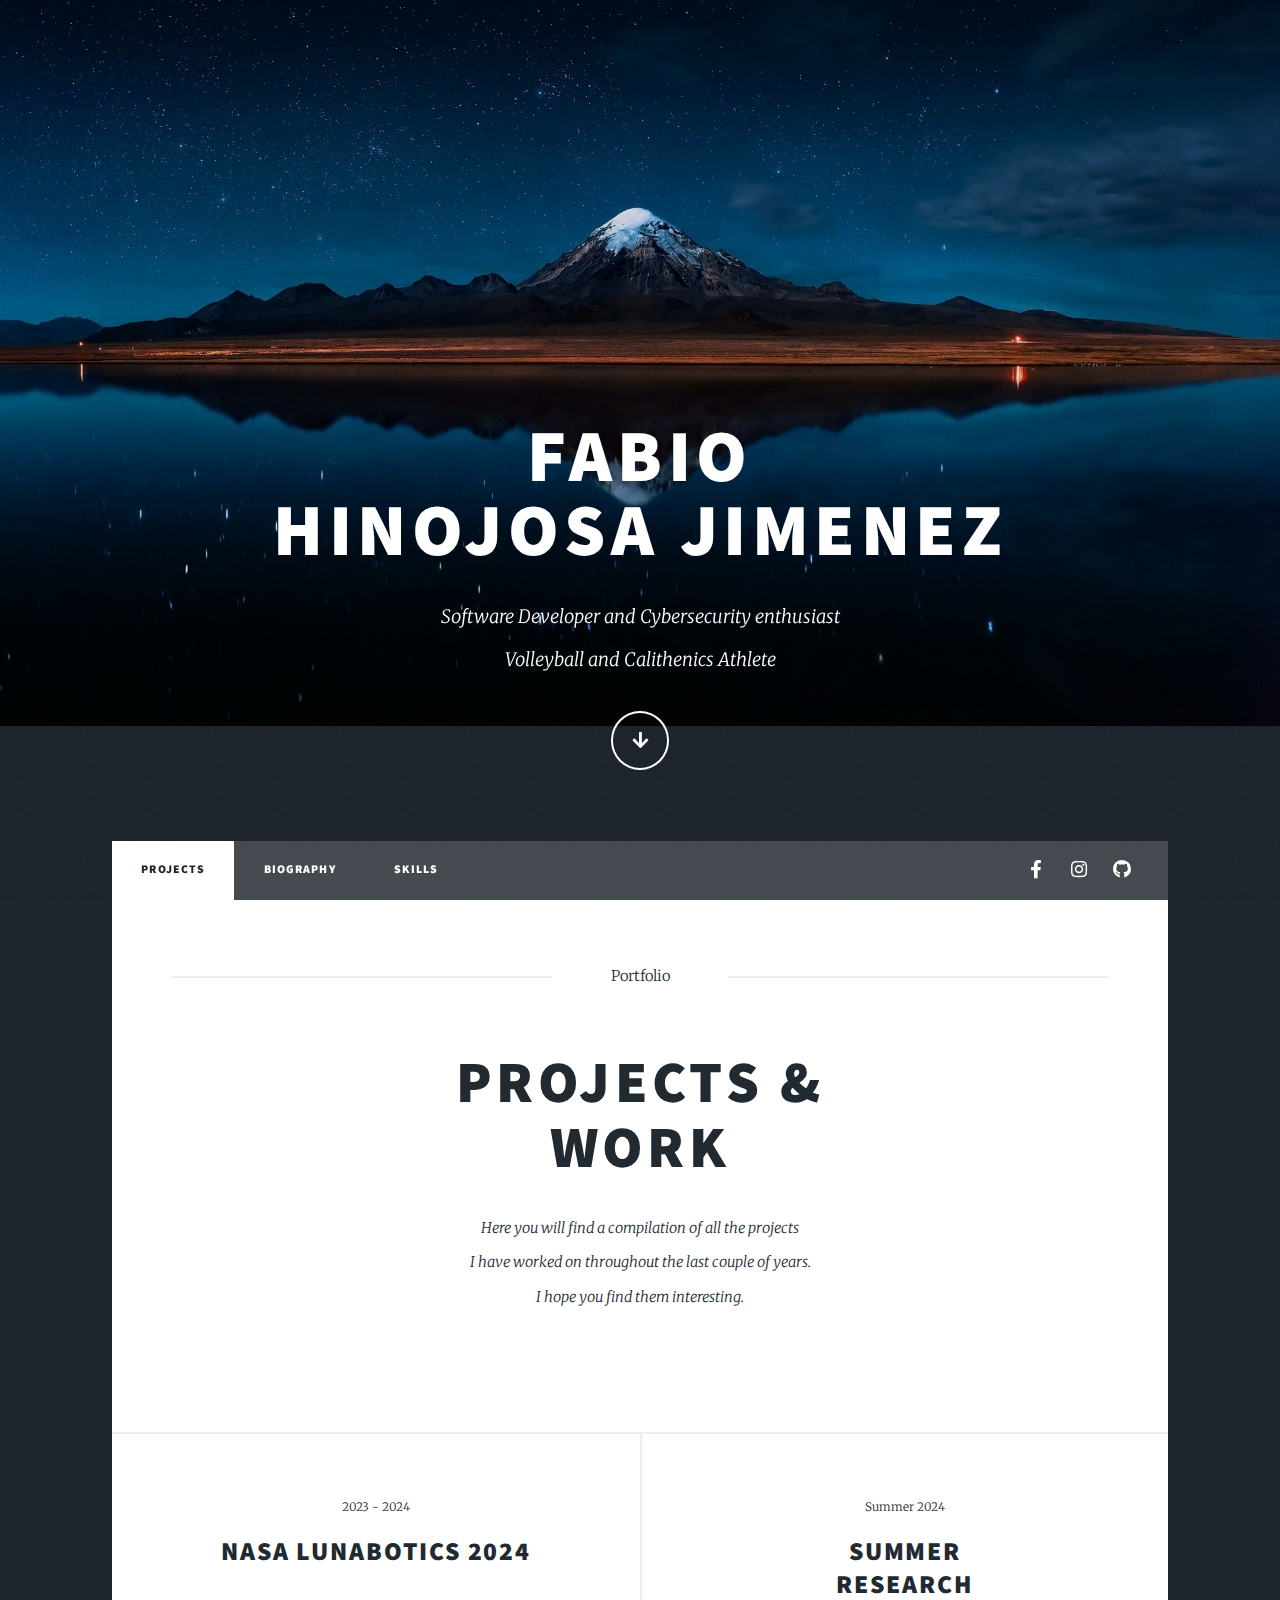
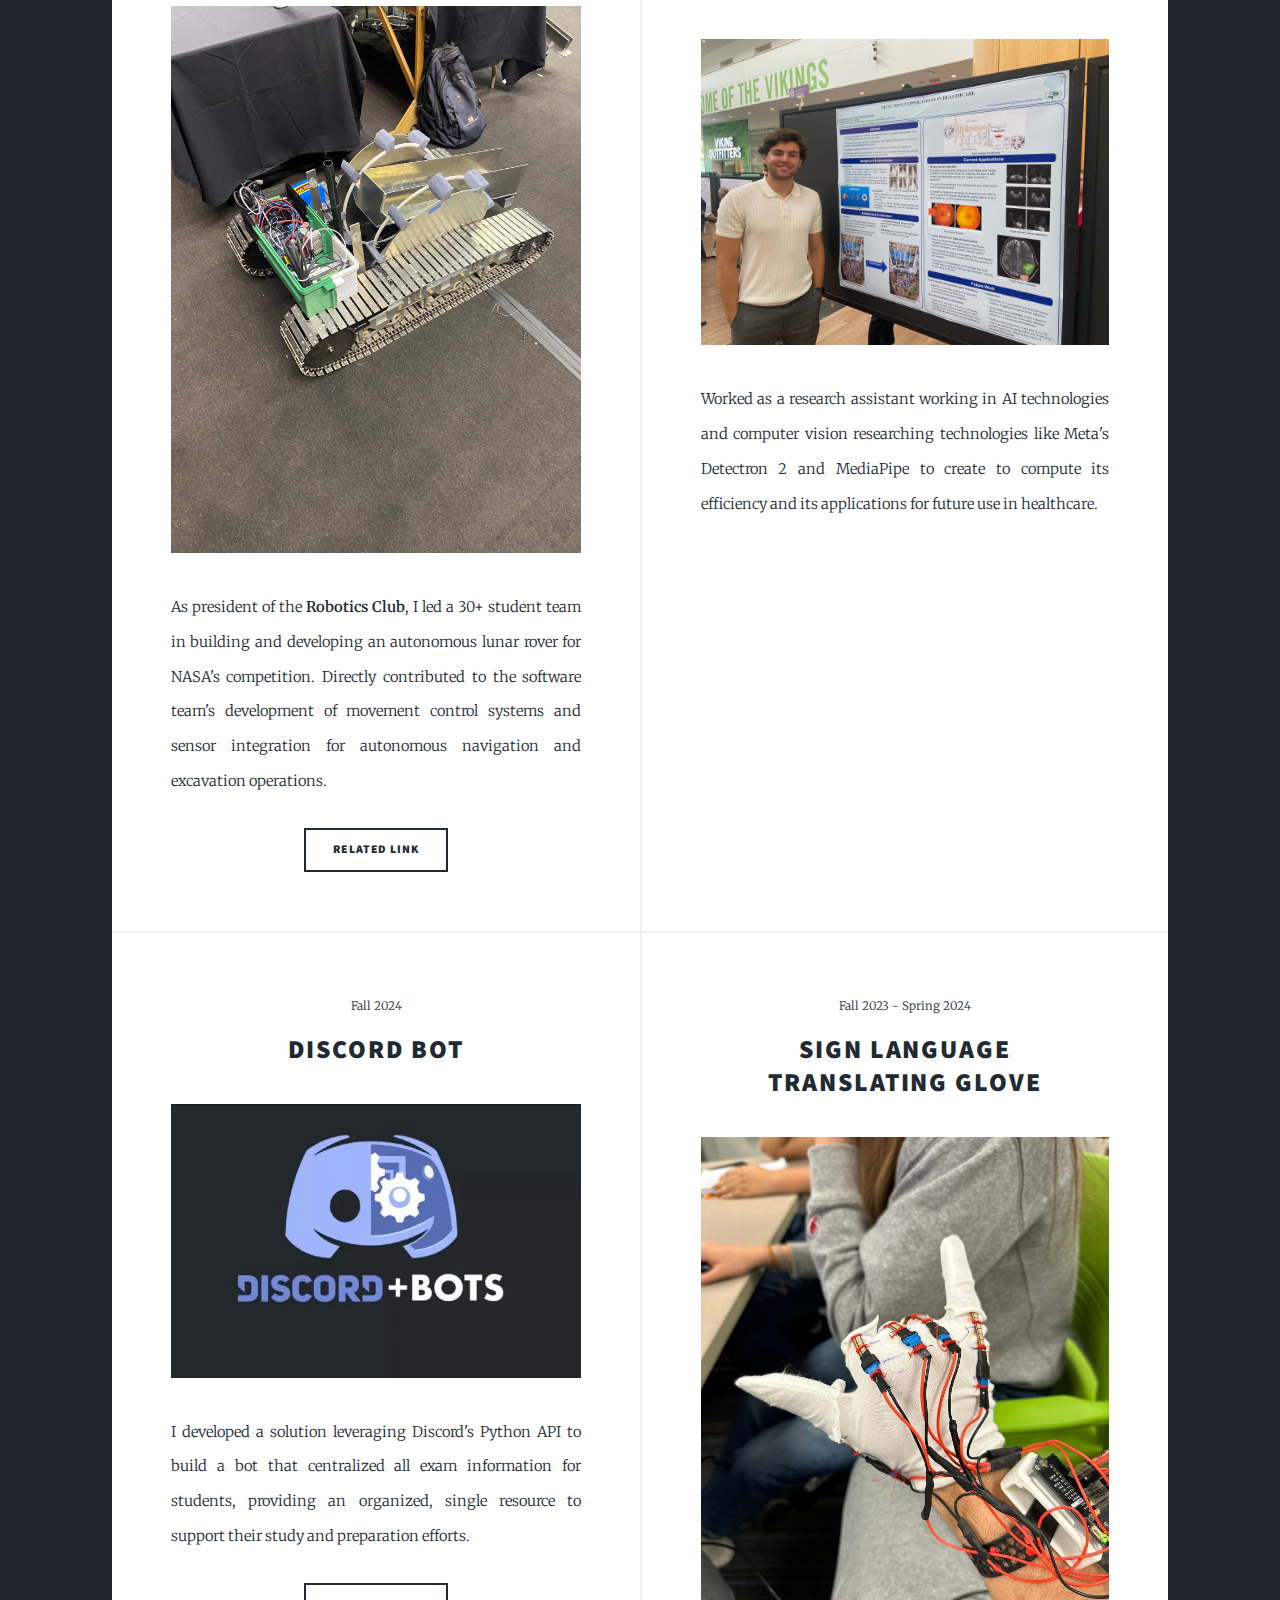
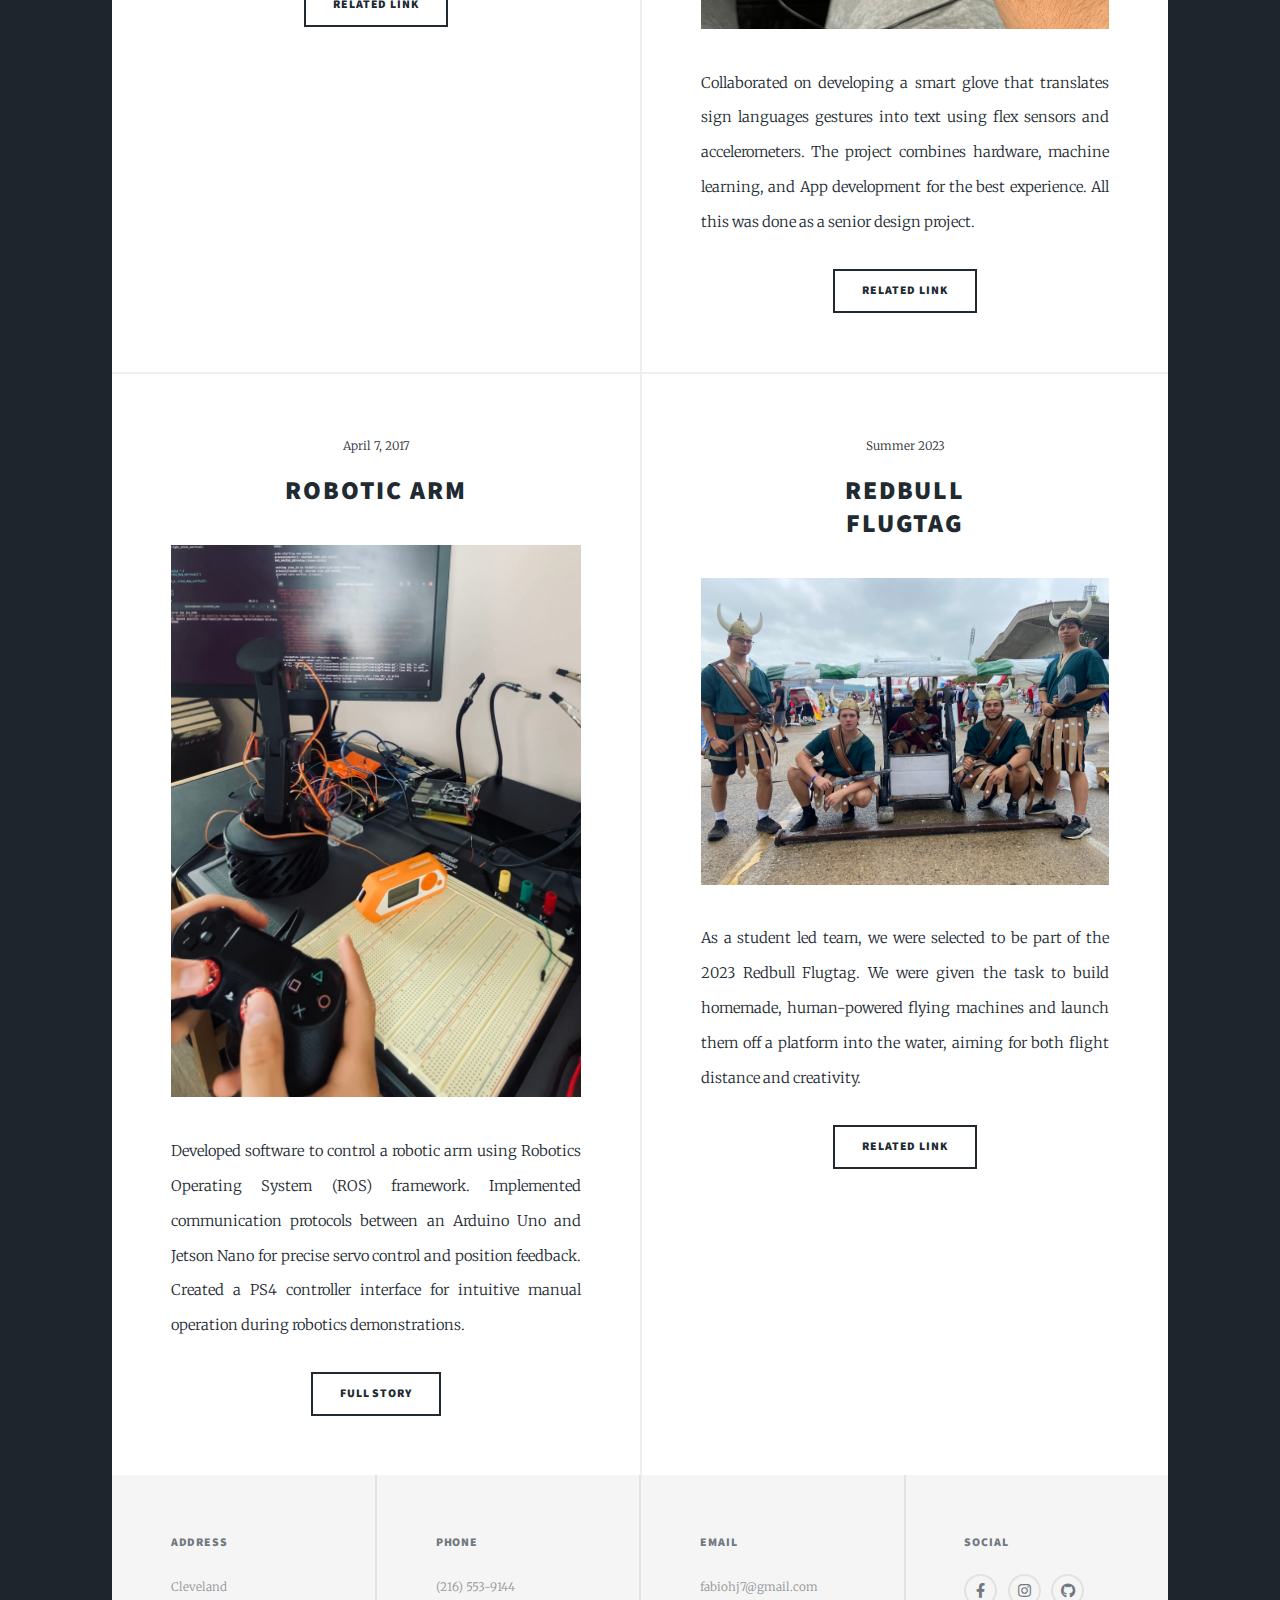
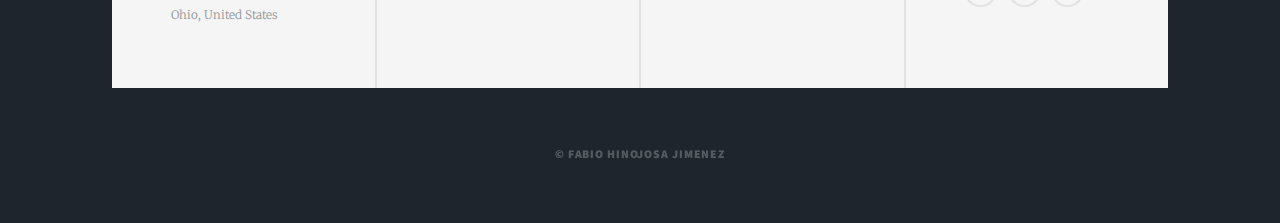
==== commit 1e7e6181: "Portfolio v1.0" ====
--- a/index.html
+++ b/index.html
@@ -56,17 +56,21 @@
         </ul>
         <ul class="icons">
           <li>
-            <a href="#" class="icon brands fa-facebook-f"
+            <a
+              href="https://www.facebook.com/fabio.hinojosa.1/"
+              class="icon brands fa-facebook-f"
               ><span class="label">Facebook</span></a
             >
           </li>
           <li>
-            <a href="#" class="icon brands fa-instagram"
+            <a
+              href="https://www.instagram.com/fabiohj7/"
+              class="icon brands fa-instagram"
               ><span class="label">Instagram</span></a
             >
           </li>
           <li>
-            <a href="#" class="icon brands fa-github"
+            <a href="https://github.com/fabiohj7" class="icon brands fa-github"
               ><span class="label">GitHub</span></a
             >
           </li>
@@ -78,20 +82,17 @@
         <!-- Featured Post -->
         <article class="post featured">
           <header class="major">
-            <span class="date">My projects</span>
+            <span class="date">Portfolio</span>
             <h2>
               Projects &<br />
               Work
             </h2>
             <p>
               Here you will find a compilation of all the projects<br />
-              I have worked with throughout the last couple of years<br />
+              I have worked on throughout the last couple of years.<br />
               I hope you find them interesting.
             </p>
           </header>
-          <a href="#" class="image main"
-            ><img src="images/pic01.jpg" alt=""
-          /></a>
         </article>
 
         <!-- Posts -->
@@ -109,10 +110,11 @@
               ><img src="images/Lunabotics.jpg" alt=""
             /></a>
             <p>
-              As the president of the <strong>Robotics Club</strong> I led a
-              group of 30+ students build and develop a rover made to move
-              around an arena to autonomously dig and make berms. Helping the
-              software team to work on the movement and sensor programming.
+              As president of the <strong>Robotics Club</strong>, I led a 30+
+              student team in building and developing an autonomous lunar rover
+              for NASA's competition. Directly contributed to the software
+              team's development of movement control systems and sensor
+              integration for autonomous navigation and excavation operations.
             </p>
             <ul class="actions special">
               <li>
@@ -180,9 +182,11 @@
               ><img src="images/sign_language.jpg" alt="Translating Glove"
             /></a>
             <p>
-              Donec eget ex magna. Interdum et malesuada fames ac ante ipsum
-              primis in faucibus. Pellentesque venenatis dolor imperdiet dolor
-              mattis sagittis magna etiam.
+              Collaborated on developing a smart glove that translates sign
+              languages gestures into text using flex sensors and
+              accelerometers. The project combines hardware, machine learning,
+              and App development for the best experience. All this was done as
+              a senior design project.
             </p>
             <ul class="actions special">
               <li>
@@ -206,8 +210,10 @@
             /></a>
             <p>
               Developed software to control a robotic arm using Robotics
-              Operating System (ROS), to communicate between an Arduino Uno and
-              a Jetson Nano, in preparation to a Robotics exposition.
+              Operating System (ROS) framework. Implemented communication
+              protocols between an Arduino Uno and Jetson Nano for precise servo
+              control and position feedback. Created a PS4 controller interface
+              for intuitive manual operation during robotics demonstrations.
             </p>
             <ul class="actions special">
               <li><a href="#" class="button">Full Story</a></li>
@@ -245,93 +251,57 @@
         </section>
 
         <!-- Footer -->
-        <footer>
-          <div class="pagination">
-            <!--<a href="#" class="previous">Prev</a>-->
-            <a href="#" class="page active">1</a>
-            <a href="#" class="page">2</a>
-            <a href="#" class="page">3</a>
-            <span class="extra">&hellip;</span>
-            <a href="#" class="page">8</a>
-            <a href="#" class="page">9</a>
-            <a href="#" class="page">10</a>
-            <a href="#" class="next">Next</a>
-          </div>
-        </footer>
       </div>
 
       <!-- Footer -->
       <footer id="footer">
+        <section class="alt">
+          <h3>Address</h3>
+          <p>
+            Cleveland<br />
+            Ohio, United States
+          </p>
+        </section>
         <section>
-          <form method="post" action="#">
-            <div class="fields">
-              <div class="field">
-                <label for="name">Name</label>
-                <input type="text" name="name" id="name" />
-              </div>
-              <div class="field">
-                <label for="email">Email</label>
-                <input type="text" name="email" id="email" />
-              </div>
-              <div class="field">
-                <label for="message">Message</label>
-                <textarea name="message" id="message" rows="3"></textarea>
-              </div>
-            </div>
-            <ul class="actions">
-              <li><input type="submit" value="Send Message" /></li>
-            </ul>
-          </form>
-        </section>
-        <section class="split contact">
-          <section class="alt">
-            <h3>Address</h3>
-            <p>
-              1234 Somewhere Road #87257<br />
-              Nashville, TN 00000-0000
-            </p>
-          </section>
-          <section>
-            <h3>Phone</h3>
-            <p><a href="#">(000) 000-0000</a></p>
-          </section>
-          <section>
-            <h3>Email</h3>
-            <p><a href="#">info@untitled.tld</a></p>
-          </section>
-          <section>
-            <h3>Social</h3>
-            <ul class="icons alt">
-              <li>
-                <a href="#" class="icon brands alt fa-twitter"
-                  ><span class="label">Twitter</span></a
-                >
-              </li>
-              <li>
-                <a href="#" class="icon brands alt fa-facebook-f"
-                  ><span class="label">Facebook</span></a
-                >
-              </li>
-              <li>
-                <a href="#" class="icon brands alt fa-instagram"
-                  ><span class="label">Instagram</span></a
-                >
-              </li>
-              <li>
-                <a href="#" class="icon brands alt fa-github"
-                  ><span class="label">GitHub</span></a
-                >
-              </li>
-            </ul>
-          </section>
+          <h3>Phone</h3>
+          <p>(216) 553-9144</p>
+        </section>
+        <section>
+          <h3>Email</h3>
+          <p>fabiohj7@gmail.com</p>
+        </section>
+        <section>
+          <h3>Social</h3>
+          <ul class="icons alt">
+            <li>
+              <a
+                href="https://www.facebook.com/fabio.hinojosa.1/"
+                class="icon brands alt fa-facebook-f"
+                ><span class="label">Facebook</span></a
+              >
+            </li>
+            <li>
+              <a
+                href="https://www.instagram.com/fabiohj7/"
+                class="icon brands alt fa-instagram"
+                ><span class="label">Instagram</span></a
+              >
+            </li>
+            <li>
+              <a
+                href="https://github.com/fabiohj7"
+                class="icon brands alt fa-github"
+                ><span class="label">GitHub</span></a
+              >
+            </li>
+          </ul>
         </section>
       </footer>
 
       <!-- Copyright -->
       <div id="copyright">
         <ul>
-          <li>&copy; Untitled</li>
-          <li>Design: <a href="https://html5up.net">HTML5 UP</a></li>
+          <li>&copy; Fabio Hinojosa Jimenez</li>
         </ul>
       </div>
     </div>
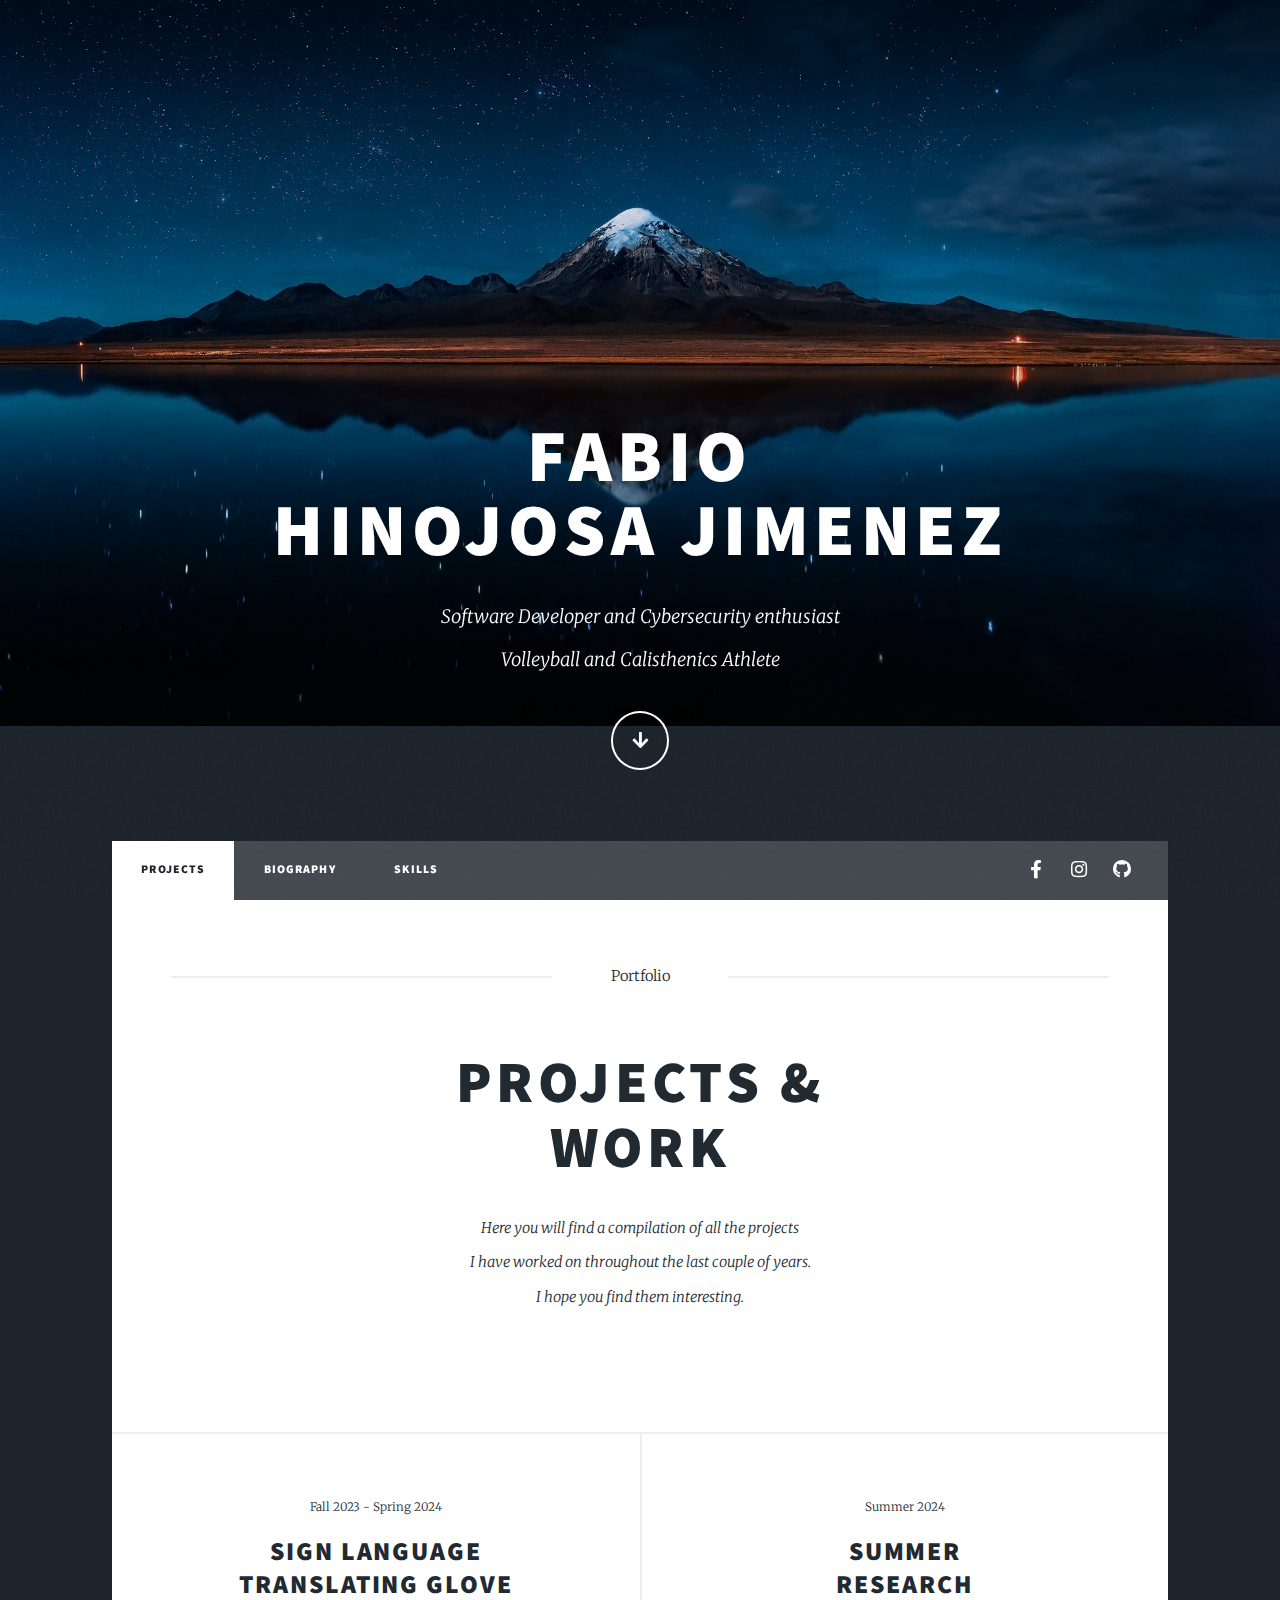
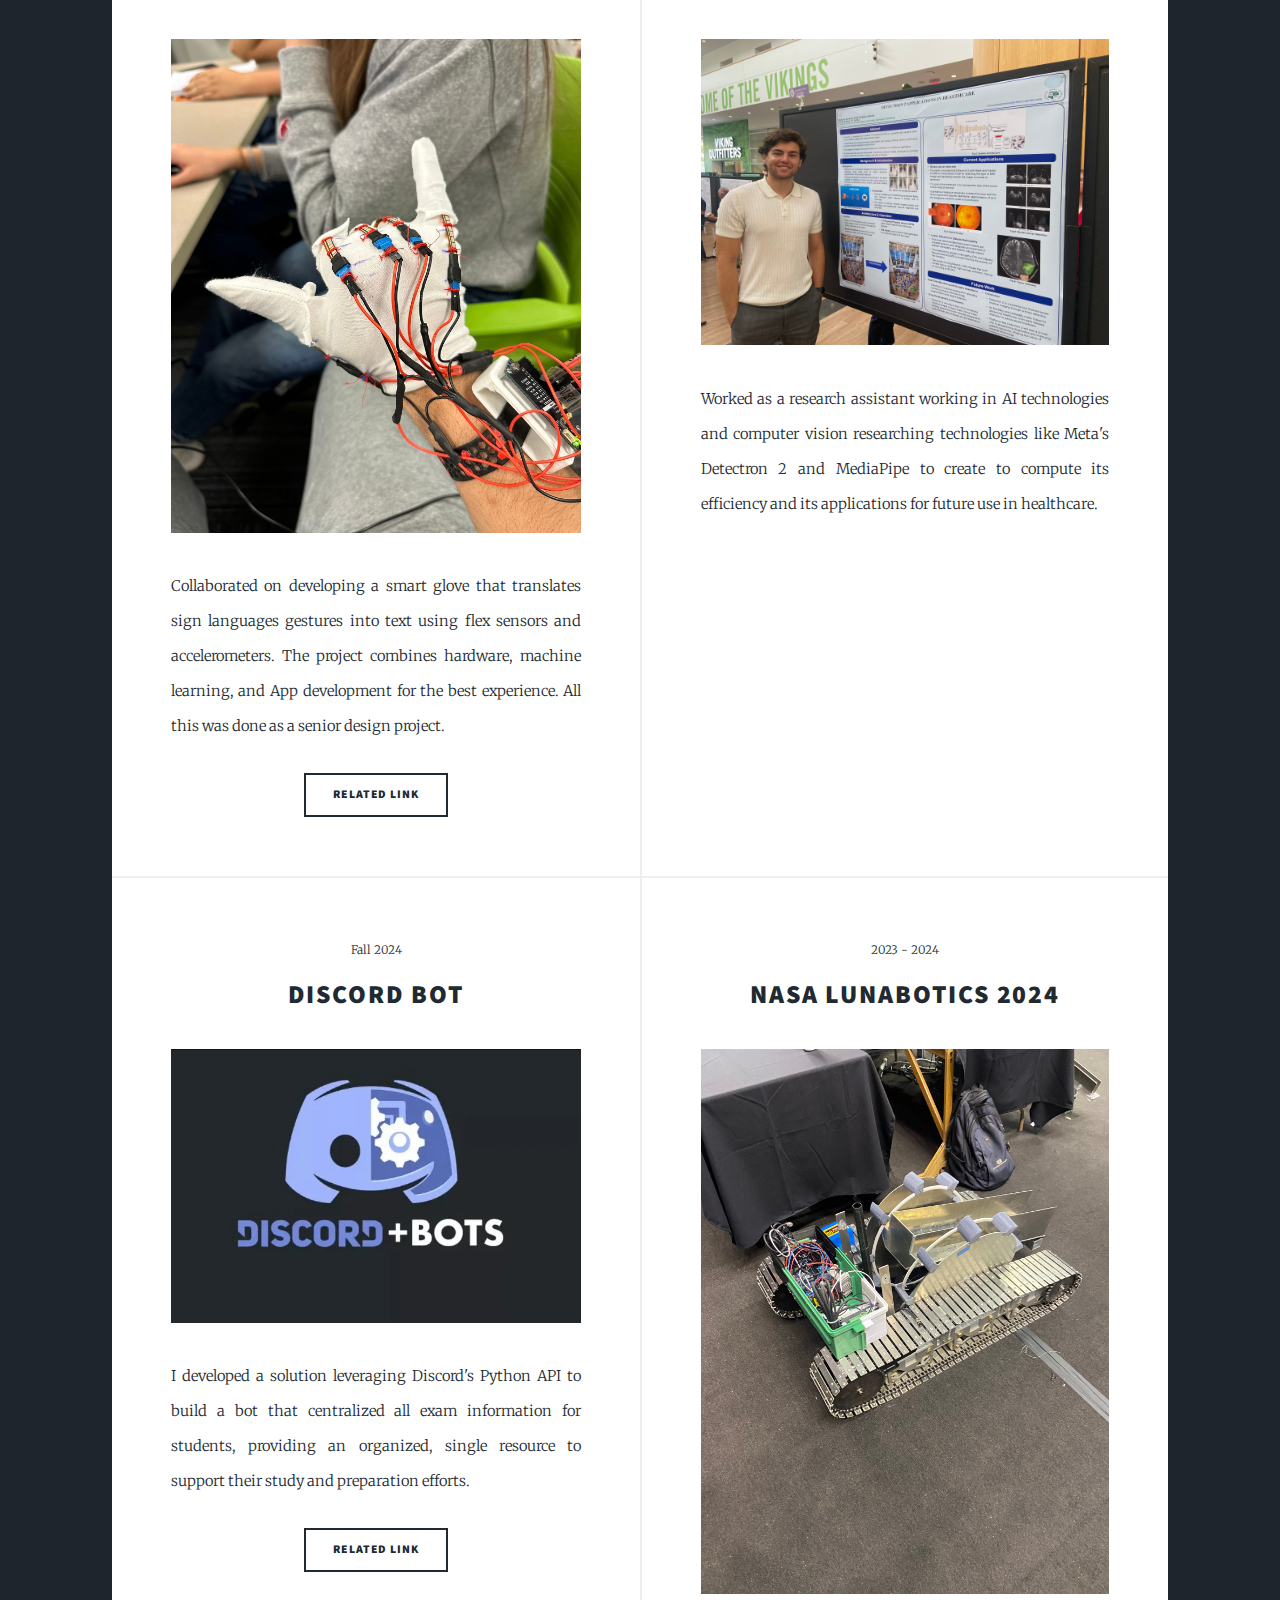
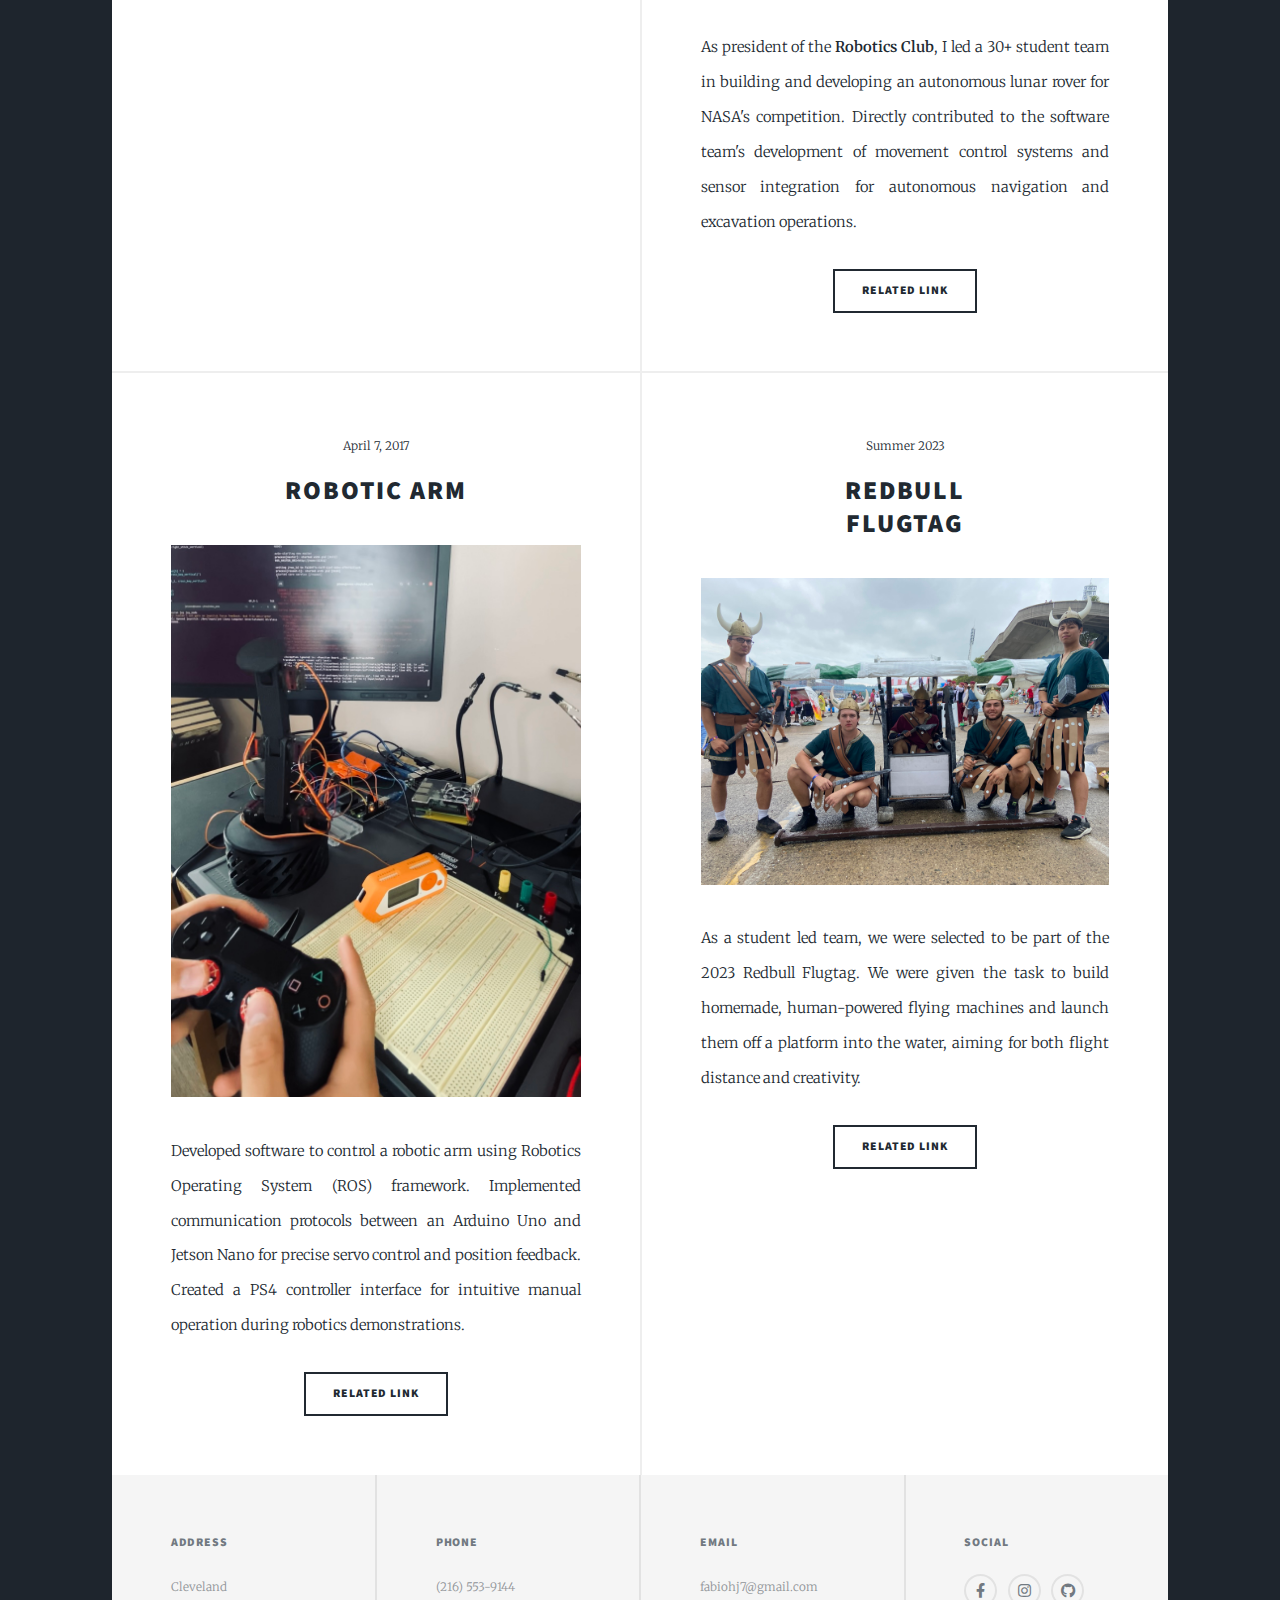
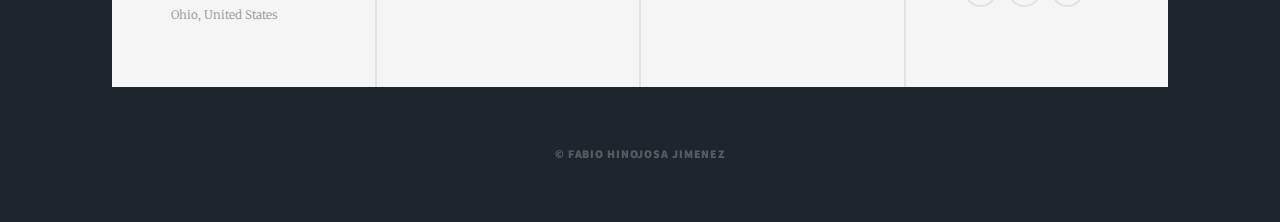
==== commit d862ec47: "Fix index" ====
--- a/index.html
+++ b/index.html
@@ -29,7 +29,7 @@
         <p>
           Software Developer and Cybersecurity enthusiast
           <br />
-          Volleyball and Calithenics Athlete
+          Volleyball and Calisthenics Athlete
         </p>
         <ul class="actions">
           <li>
@@ -51,8 +51,8 @@
       <nav id="nav">
         <ul class="links">
           <li class="active"><a href="index.html">Projects</a></li>
-          <li><a href="generic.html">Biography</a></li>
-          <li><a href="elements.html">Skills</a></li>
+          <li><a href="biography.html">Biography</a></li>
+          <li><a href="skills.html">Skills</a></li>
         </ul>
         <ul class="icons">
           <li>
@@ -99,6 +99,78 @@
         <section class="posts">
           <article>
             <header>
+              <span class="date">Fall 2023 - Spring 2024</span>
+              <h2>
+                Sign Language<br />
+                Translating Glove
+              </h2>
+            </header>
+            <a
+              href="https://github.com/SalvaMur/SignTranslatorApp"
+              class="image fit"
+              ><img src="images/sign_language.jpg" alt="Translating Glove"
+            /></a>
+            <p>
+              Collaborated on developing a smart glove that translates sign
+              languages gestures into text using flex sensors and
+              accelerometers. The project combines hardware, machine learning,
+              and App development for the best experience. All this was done as
+              a senior design project.
+            </p>
+            <ul class="actions special">
+              <li>
+                <a
+                  href="https://github.com/SalvaMur/SignTranslatorApp"
+                  class="button"
+                  >Related Link</a
+                >
+              </li>
+            </ul>
+          </article>
+          <article>
+            <header>
+              <span class="date">Summer 2024</span>
+              <h2>
+                <a href="#"
+                  >Summer<br />
+                  Research</a
+                >
+              </h2>
+            </header>
+            <a href="#" class="image fit"
+              ><img src="images/Research.jpg" alt=""
+            /></a>
+            <p>
+              Worked as a research assistant working in AI technologies and
+              computer vision researching technologies like Meta's Detectron 2
+              and MediaPipe to create to compute its efficiency and its
+              applications for future use in healthcare.
+            </p>
+          </article>
+          <article>
+            <header>
+              <span class="date">Fall 2024</span>
+              <h2>Discord Bot</h2>
+            </header>
+            <a href="https://github.com/fabiohj7/CISbot/" class="image fit"
+              ><img src="images/discord-bot.webp" alt=""
+            /></a>
+            <p>
+              I developed a solution leveraging Discord's Python API to build a
+              bot that centralized all exam information for students, providing
+              an organized, single resource to support their study and
+              preparation efforts.
+            </p>
+            <ul class="actions special">
+              <li>
+                <a href="https://github.com/fabiohj7/CISbot/" class="button"
+                  >Related Link</a
+                >
+              </li>
+            </ul>
+          </article>
+          <article>
+            <header>
               <span class="date">2023 - 2024</span>
               <h2>
                 <a href="#">Nasa Lunabotics 2024</a>
@@ -126,78 +198,7 @@
               </li>
             </ul>
           </article>
-          <article>
-            <header>
-              <span class="date">Summer 2024</span>
-              <h2>
-                <a href="#"
-                  >Summer<br />
-                  Research</a
-                >
-              </h2>
-            </header>
-            <a href="#" class="image fit"
-              ><img src="images/Research.jpg" alt=""
-            /></a>
-            <p>
-              Worked as a research assistant working in AI technologies and
-              computer vision researching technologies like Meta's Detectron 2
-              and MediaPipe to create to compute its efficiency and its
-              applications for future use in healthcare.
-            </p>
-          </article>
-          <article>
-            <header>
-              <span class="date">Fall 2024</span>
-              <h2>Discord Bot</h2>
-            </header>
-            <a href="https://github.com/fabiohj7/CISbot/" class="image fit"
-              ><img src="images/discord-bot.webp" alt=""
-            /></a>
-            <p>
-              I developed a solution leveraging Discord's Python API to build a
-              bot that centralized all exam information for students, providing
-              an organized, single resource to support their study and
-              preparation efforts.
-            </p>
-            <ul class="actions special">
-              <li>
-                <a href="https://github.com/fabiohj7/CISbot/" class="button"
-                  >Related Link</a
-                >
-              </li>
-            </ul>
-          </article>
-          <article>
-            <header>
-              <span class="date">Fall 2023 - Spring 2024</span>
-              <h2>
-                Sign Language<br />
-                Translating Glove
-              </h2>
-            </header>
-            <a
-              href="https://github.com/SalvaMur/SignTranslatorApp"
-              class="image fit"
-              ><img src="images/sign_language.jpg" alt="Translating Glove"
-            /></a>
-            <p>
-              Collaborated on developing a smart glove that translates sign
-              languages gestures into text using flex sensors and
-              accelerometers. The project combines hardware, machine learning,
-              and App development for the best experience. All this was done as
-              a senior design project.
-            </p>
-            <ul class="actions special">
-              <li>
-                <a
-                  href="https://github.com/SalvaMur/SignTranslatorApp"
-                  class="button"
-                  >Related Link</a
-                >
-              </li>
-            </ul>
-          </article>
+
           <article>
             <header>
               <span class="date">April 7, 2017</span>
@@ -216,7 +217,7 @@
               for intuitive manual operation during robotics demonstrations.
             </p>
             <ul class="actions special">
-              <li><a href="#" class="button">Full Story</a></li>
+              <li><a href="#" class="button">Related Link</a></li>
             </ul>
           </article>
           <article>
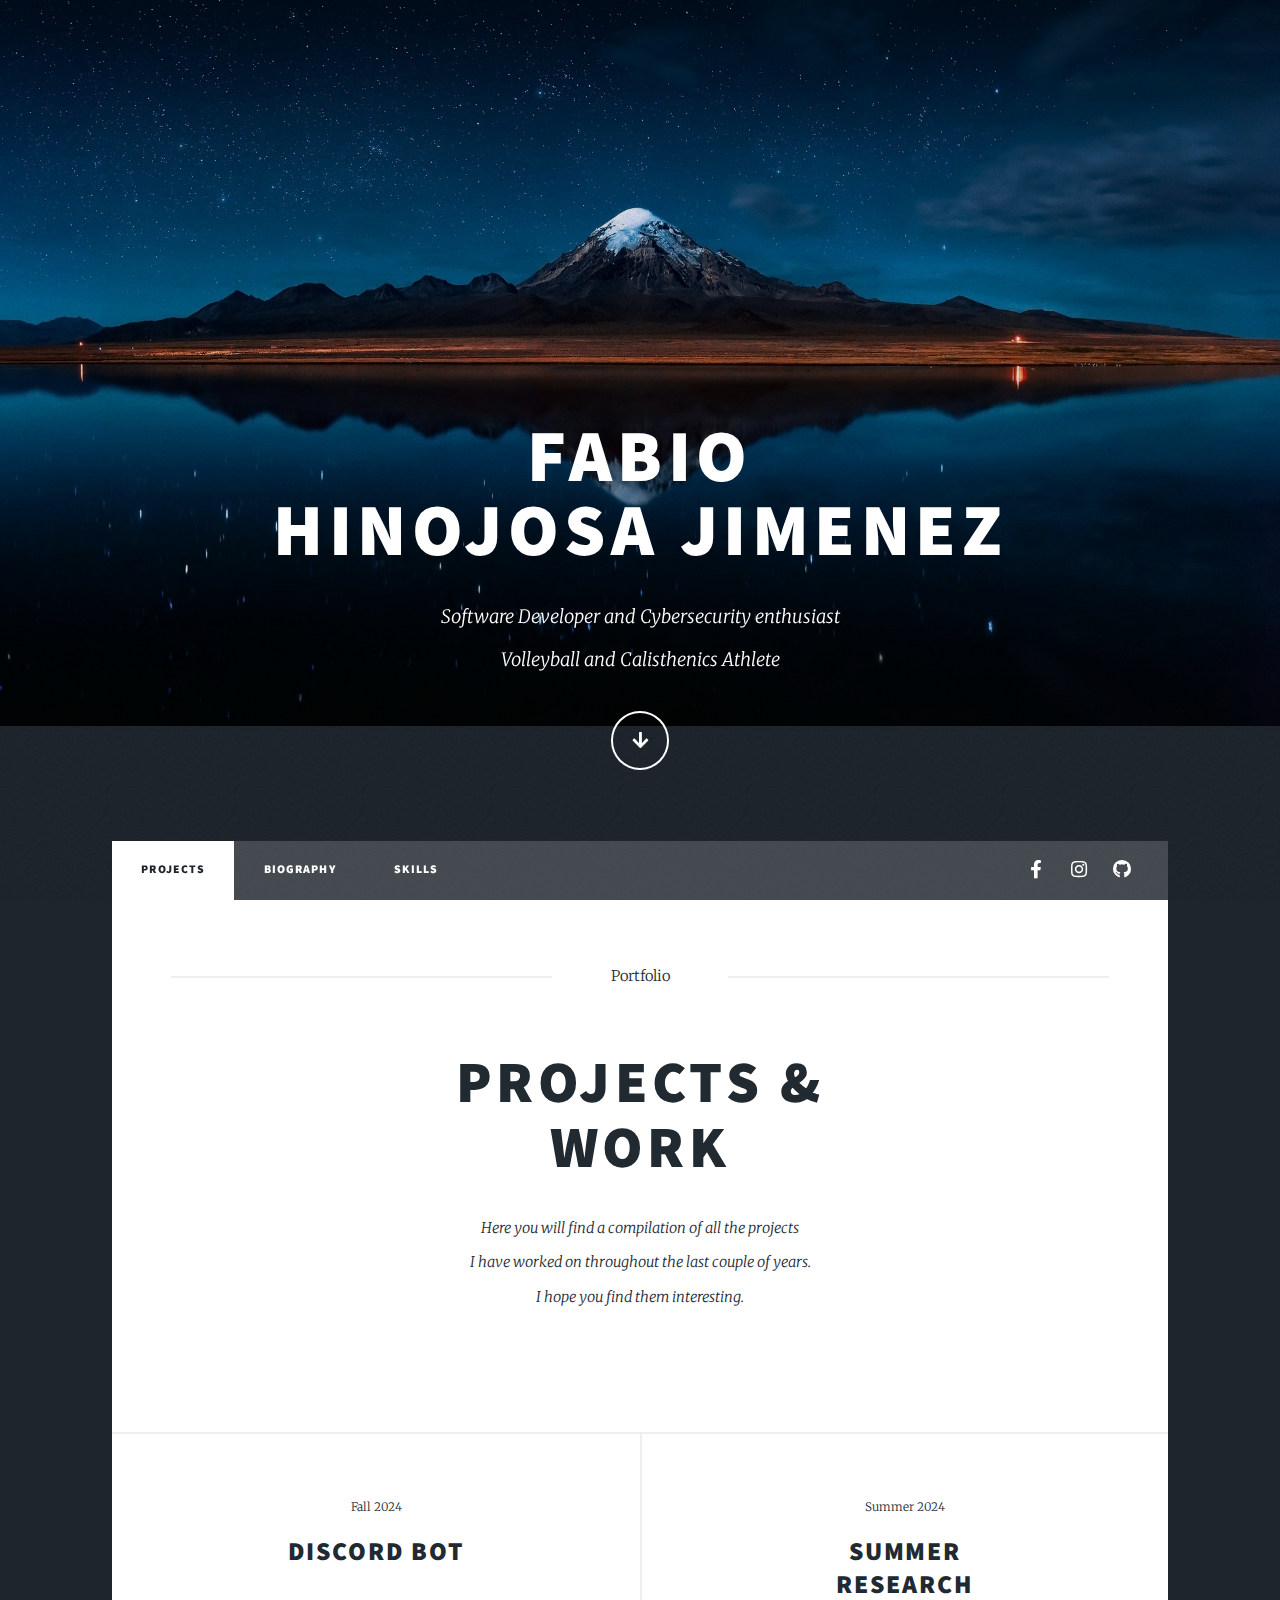
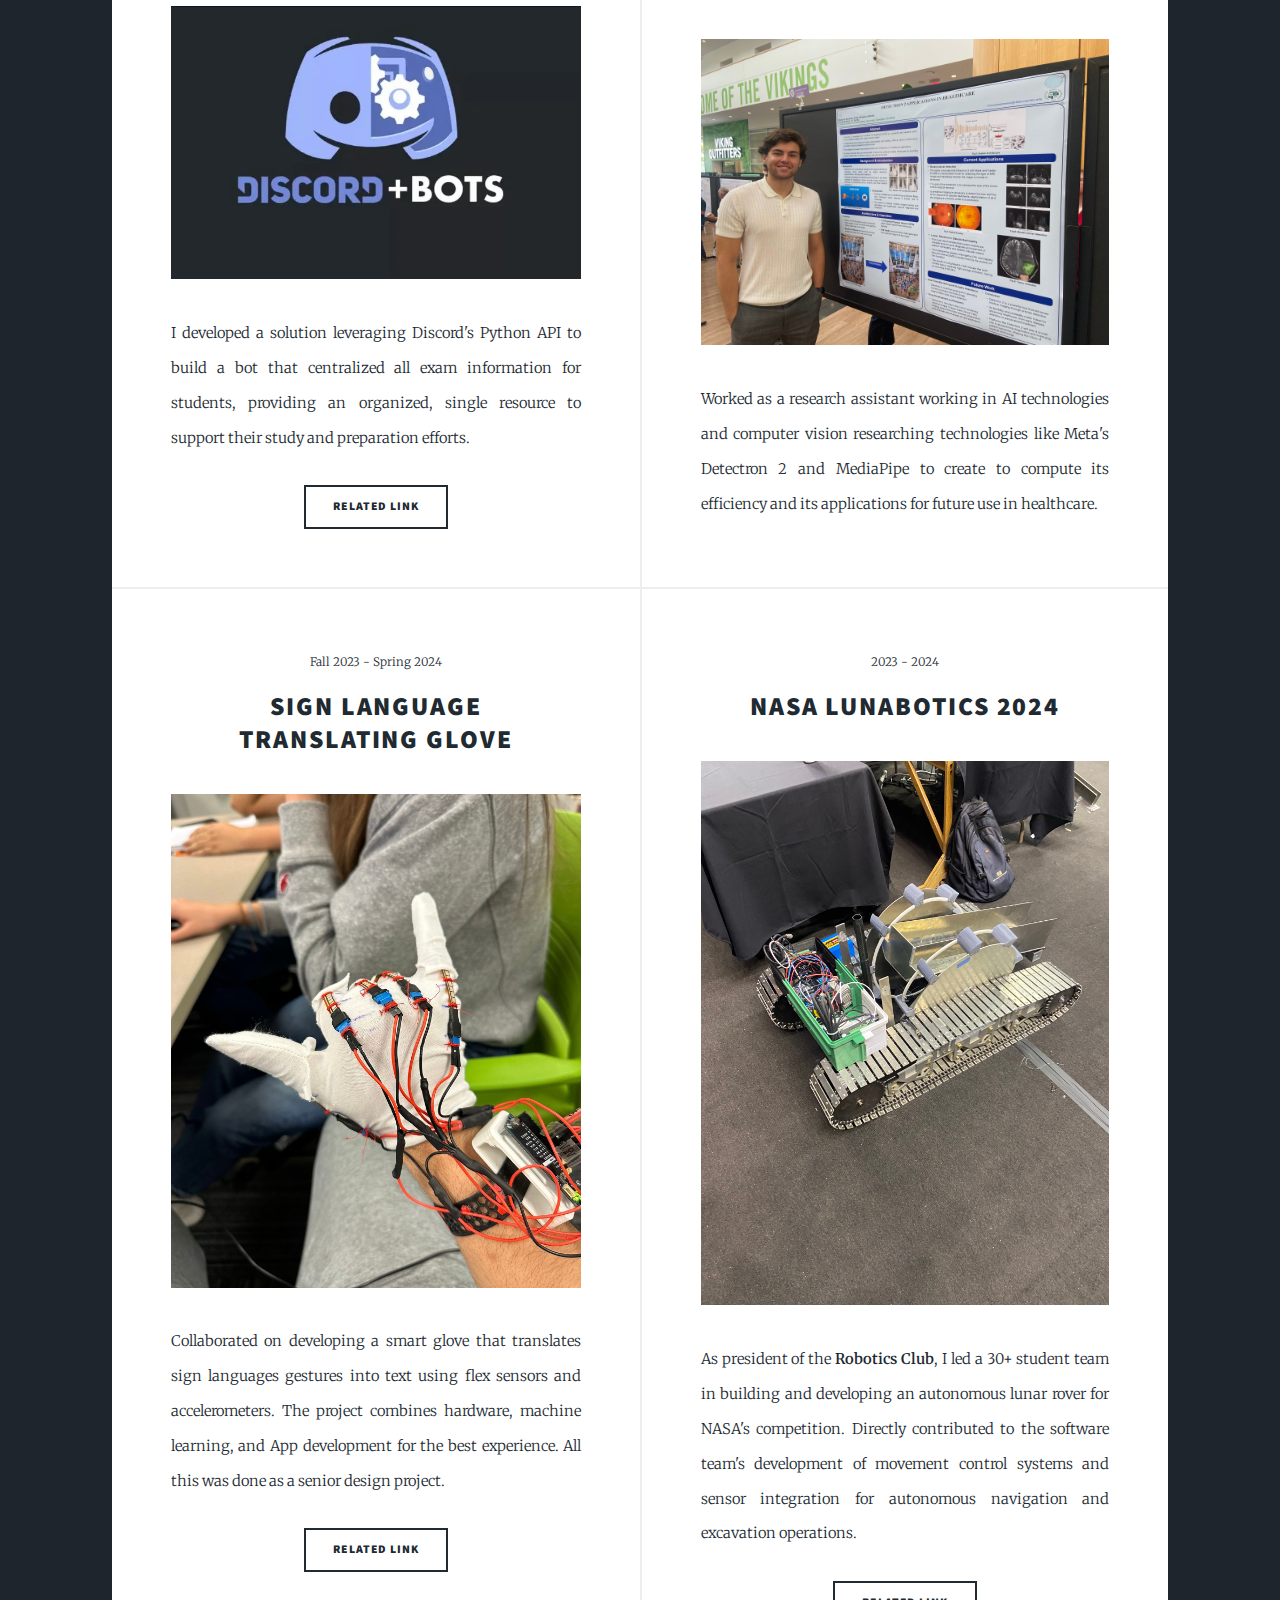
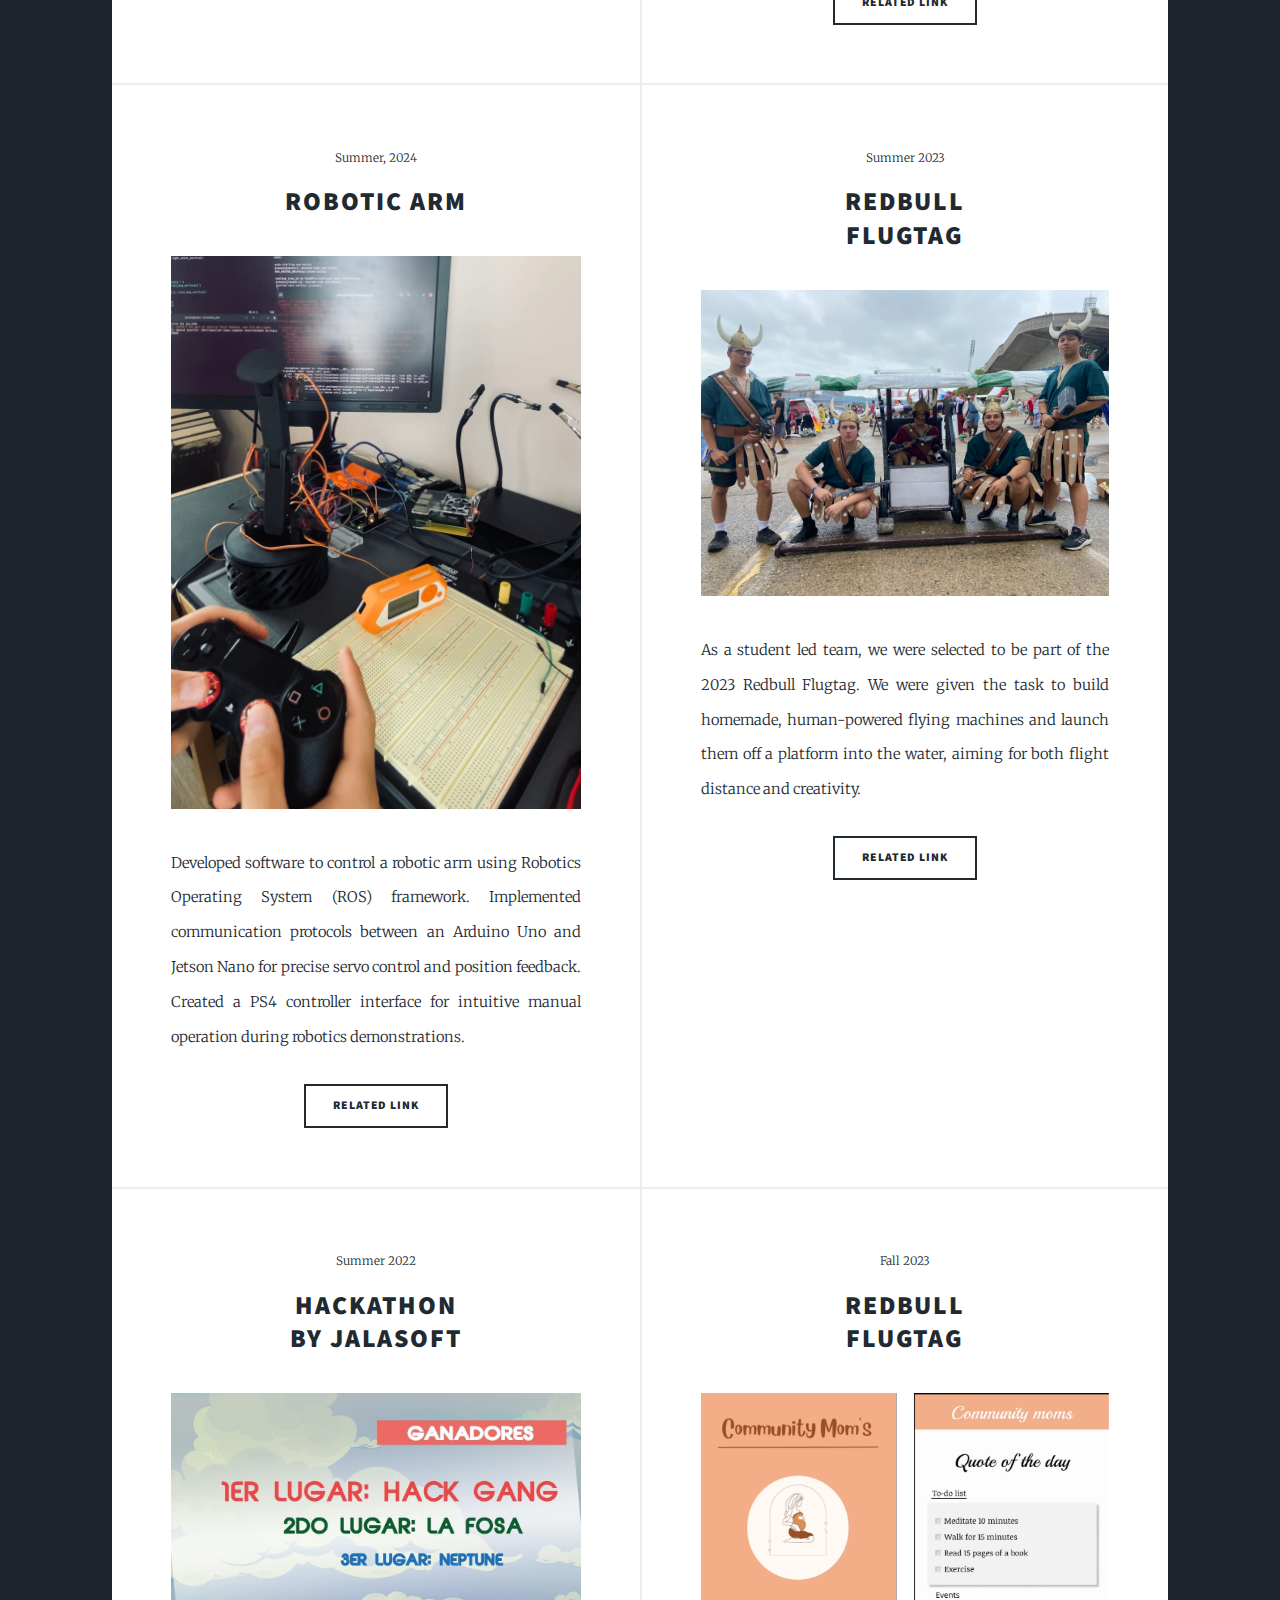
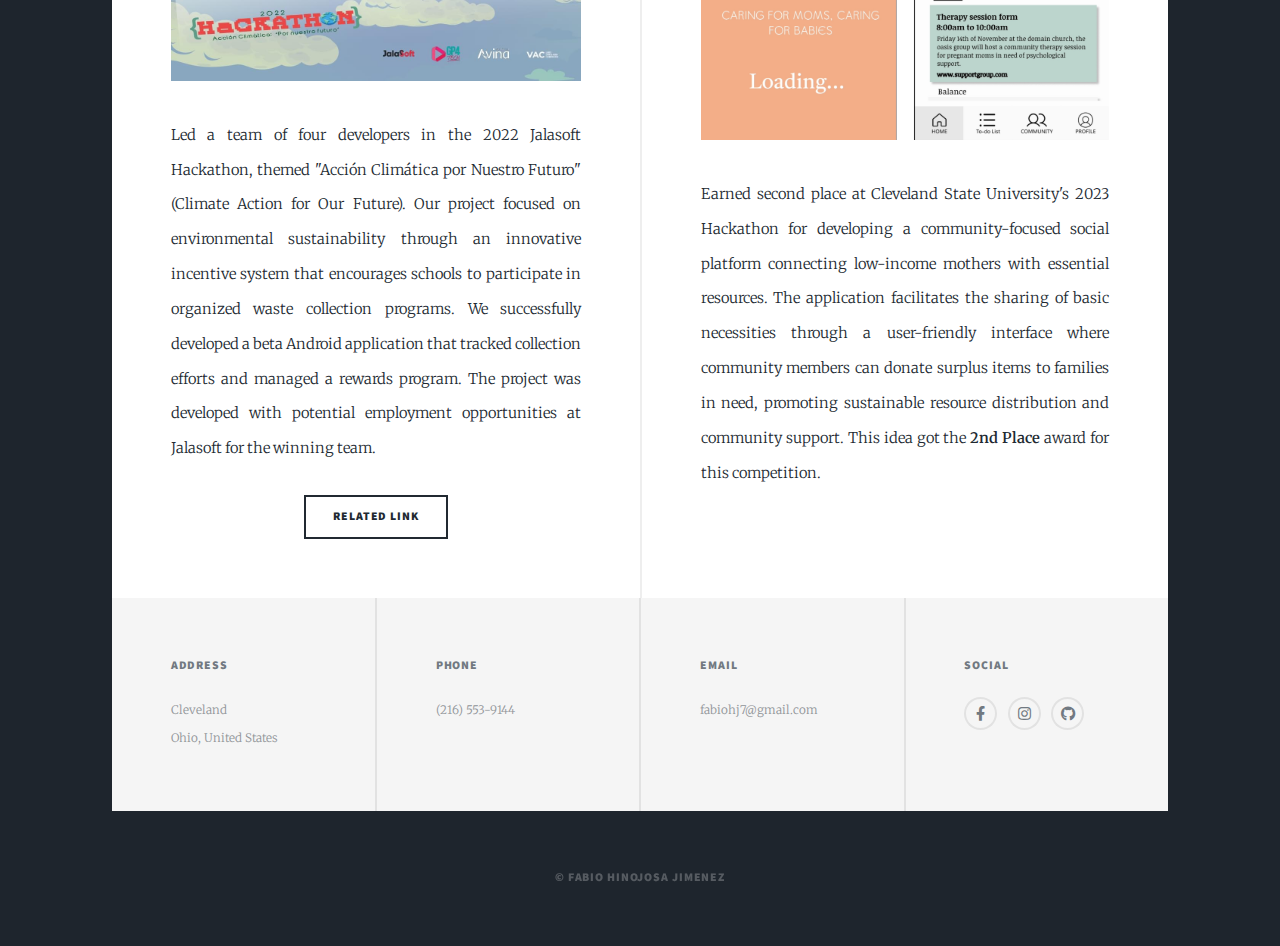
==== commit 8fb22e2a: "Add hackathons" ====
--- a/index.html
+++ b/index.html
@@ -99,6 +99,48 @@
         <section class="posts">
           <article>
             <header>
+              <span class="date">Fall 2024</span>
+              <h2>Discord Bot</h2>
+            </header>
+            <a href="https://github.com/fabiohj7/CISbot/" class="image fit"
+              ><img src="images/discord-bot.webp" alt=""
+            /></a>
+            <p>
+              I developed a solution leveraging Discord's Python API to build a
+              bot that centralized all exam information for students, providing
+              an organized, single resource to support their study and
+              preparation efforts.
+            </p>
+            <ul class="actions special">
+              <li>
+                <a href="https://github.com/fabiohj7/CISbot/" class="button"
+                  >Related Link</a
+                >
+              </li>
+            </ul>
+          </article>
+          <article>
+            <header>
+              <span class="date">Summer 2024</span>
+              <h2>
+                <a href="#"
+                  >Summer<br />
+                  Research</a
+                >
+              </h2>
+            </header>
+            <a href="#" class="image fit"
+              ><img src="images/Research.jpg" alt=""
+            /></a>
+            <p>
+              Worked as a research assistant working in AI technologies and
+              computer vision researching technologies like Meta's Detectron 2
+              and MediaPipe to create to compute its efficiency and its
+              applications for future use in healthcare.
+            </p>
+          </article>
+          <article>
+            <header>
               <span class="date">Fall 2023 - Spring 2024</span>
               <h2>
                 Sign Language<br />
@@ -127,48 +169,7 @@
               </li>
             </ul>
           </article>
-          <article>
-            <header>
-              <span class="date">Summer 2024</span>
-              <h2>
-                <a href="#"
-                  >Summer<br />
-                  Research</a
-                >
-              </h2>
-            </header>
-            <a href="#" class="image fit"
-              ><img src="images/Research.jpg" alt=""
-            /></a>
-            <p>
-              Worked as a research assistant working in AI technologies and
-              computer vision researching technologies like Meta's Detectron 2
-              and MediaPipe to create to compute its efficiency and its
-              applications for future use in healthcare.
-            </p>
-          </article>
-          <article>
-            <header>
-              <span class="date">Fall 2024</span>
-              <h2>Discord Bot</h2>
-            </header>
-            <a href="https://github.com/fabiohj7/CISbot/" class="image fit"
-              ><img src="images/discord-bot.webp" alt=""
-            /></a>
-            <p>
-              I developed a solution leveraging Discord's Python API to build a
-              bot that centralized all exam information for students, providing
-              an organized, single resource to support their study and
-              preparation efforts.
-            </p>
-            <ul class="actions special">
-              <li>
-                <a href="https://github.com/fabiohj7/CISbot/" class="button"
-                  >Related Link</a
-                >
-              </li>
-            </ul>
-          </article>
+
           <article>
             <header>
               <span class="date">2023 - 2024</span>
@@ -201,7 +202,7 @@
 
           <article>
             <header>
-              <span class="date">April 7, 2017</span>
+              <span class="date">Summer, 2024</span>
               <h2>Robotic Arm</h2>
             </header>
             <a href="#" class="image fit"
@@ -248,6 +249,62 @@
                 >
               </li>
             </ul>
+          </article>
+          <article>
+            <header>
+              <span class="date">Summer 2022</span>
+              <h2>
+                Hackathon<br />
+                by Jalasoft
+              </h2>
+            </header>
+            <a
+              href="https://www.redbull.com/us-en/tags/flugtag"
+              class="image fit"
+              ><img src="images/hackathonjala.JPG" alt="Winning annoncement"
+            /></a>
+            <p>
+              Led a team of four developers in the 2022 Jalasoft Hackathon,
+              themed "Acción Climática por Nuestro Futuro" (Climate Action for
+              Our Future). Our project focused on environmental sustainability
+              through an innovative incentive system that encourages schools to
+              participate in organized waste collection programs. We
+              successfully developed a beta Android application that tracked
+              collection efforts and managed a rewards program. The project was
+              developed with potential employment opportunities at Jalasoft for
+              the winning team.
+            </p>
+            <ul class="actions special">
+              <li>
+                <a
+                  href="https://www.redbull.com/us-en/tags/flugtag"
+                  class="button"
+                  >Related Link</a
+                >
+              </li>
+            </ul>
+          </article>
+          <article>
+            <header>
+              <span class="date">Fall 2023</span>
+              <h2>
+                Redbull<br />
+                Flugtag
+              </h2>
+            </header>
+            <a href="#" class="image fit"
+              ><img src="images/comunity_moms.png" alt="App collage"
+            /></a>
+            <p>
+              Earned second place at Cleveland State University's 2023 Hackathon
+              for developing a community-focused social platform connecting
+              low-income mothers with essential resources. The application
+              facilitates the sharing of basic necessities through a
+              user-friendly interface where community members can donate surplus
+              items to families in need, promoting sustainable resource
+              distribution and community support. This idea got the
+              <strong>2nd Place</strong> award for this competition.
+            </p>
           </article>
         </section>
 
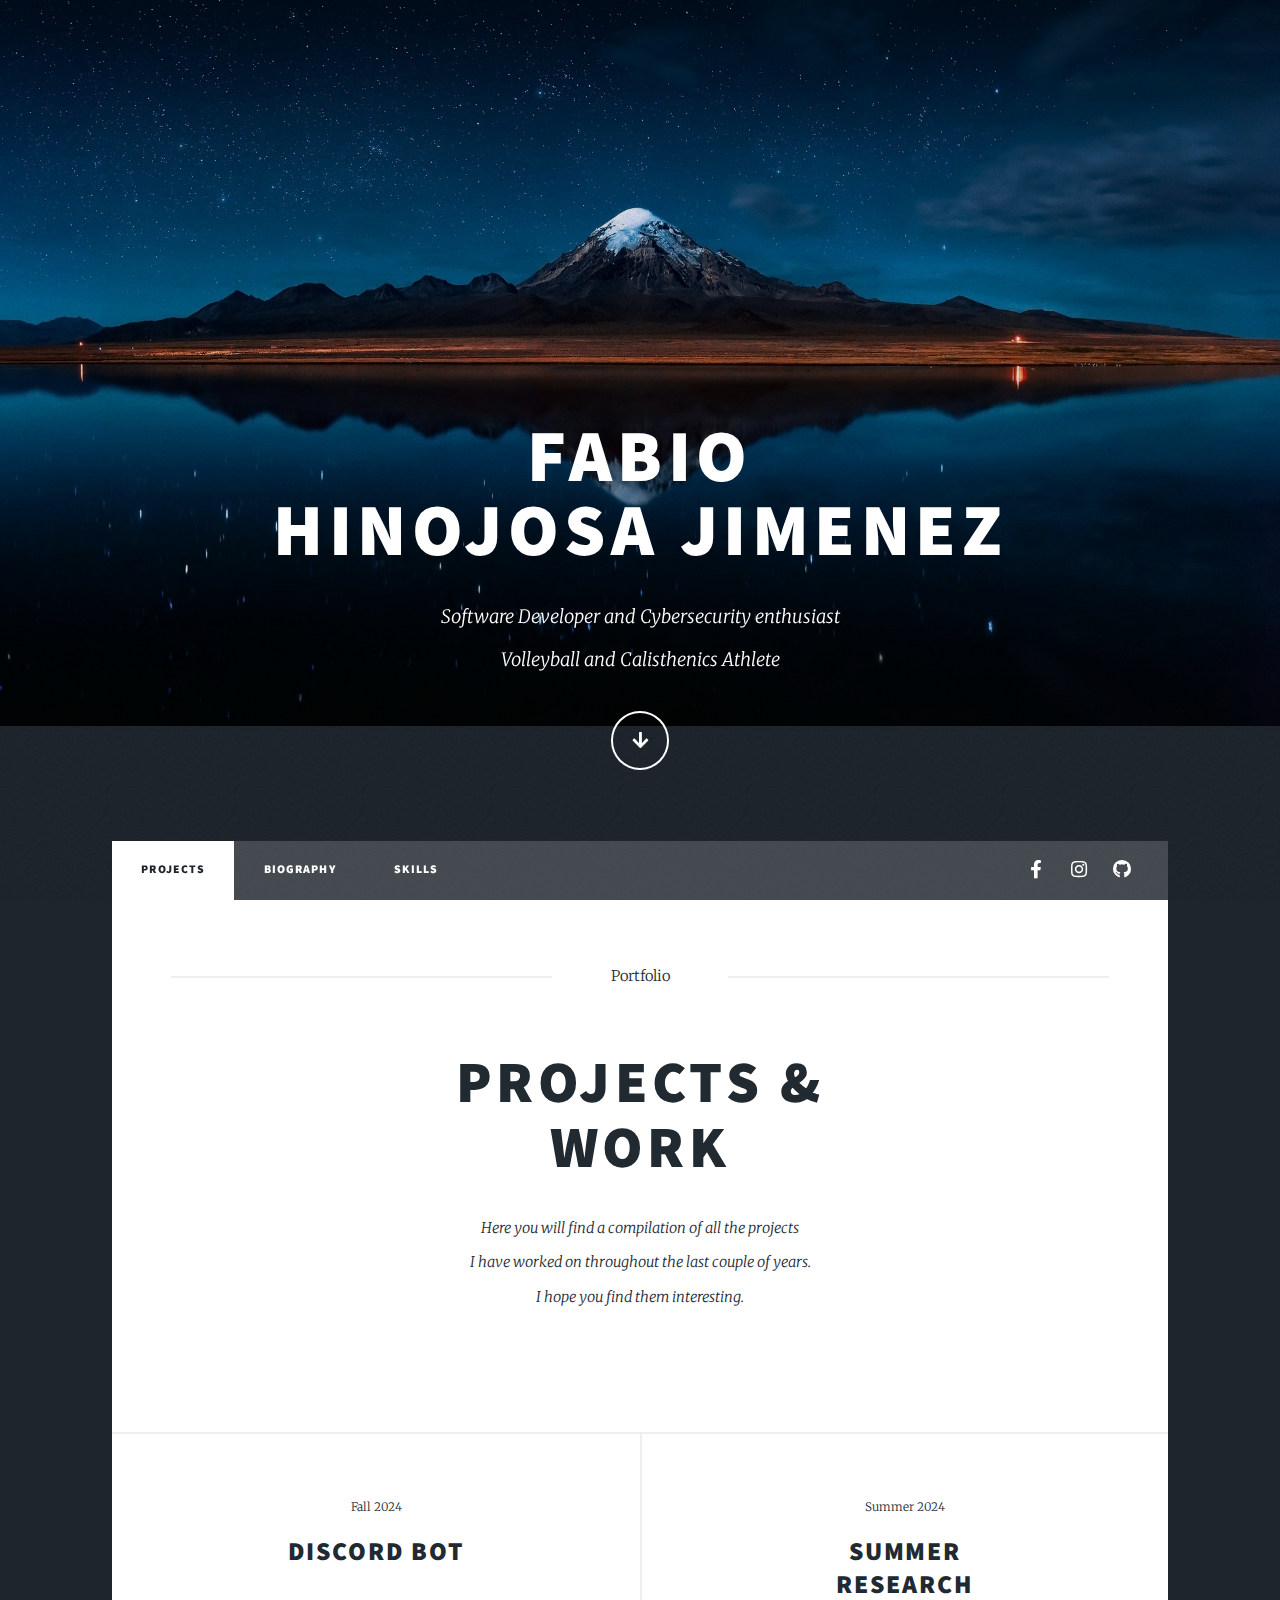
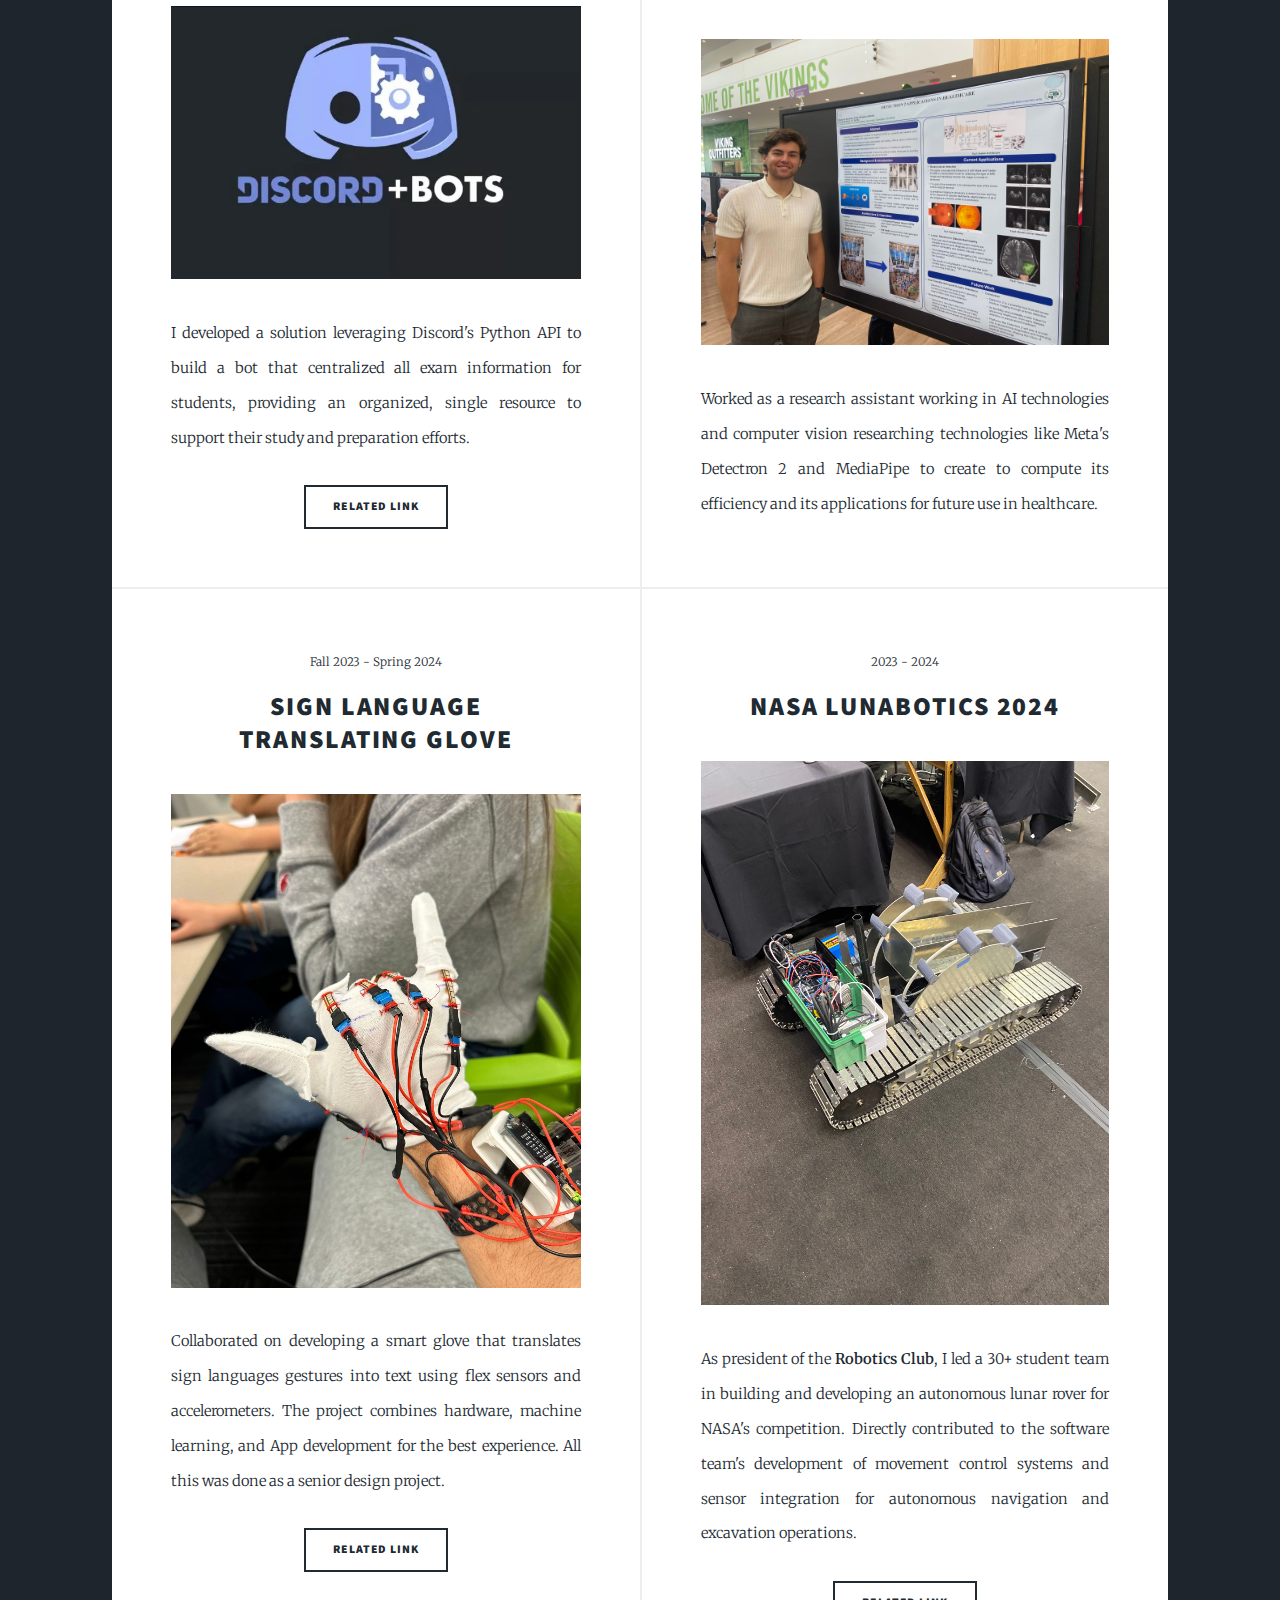
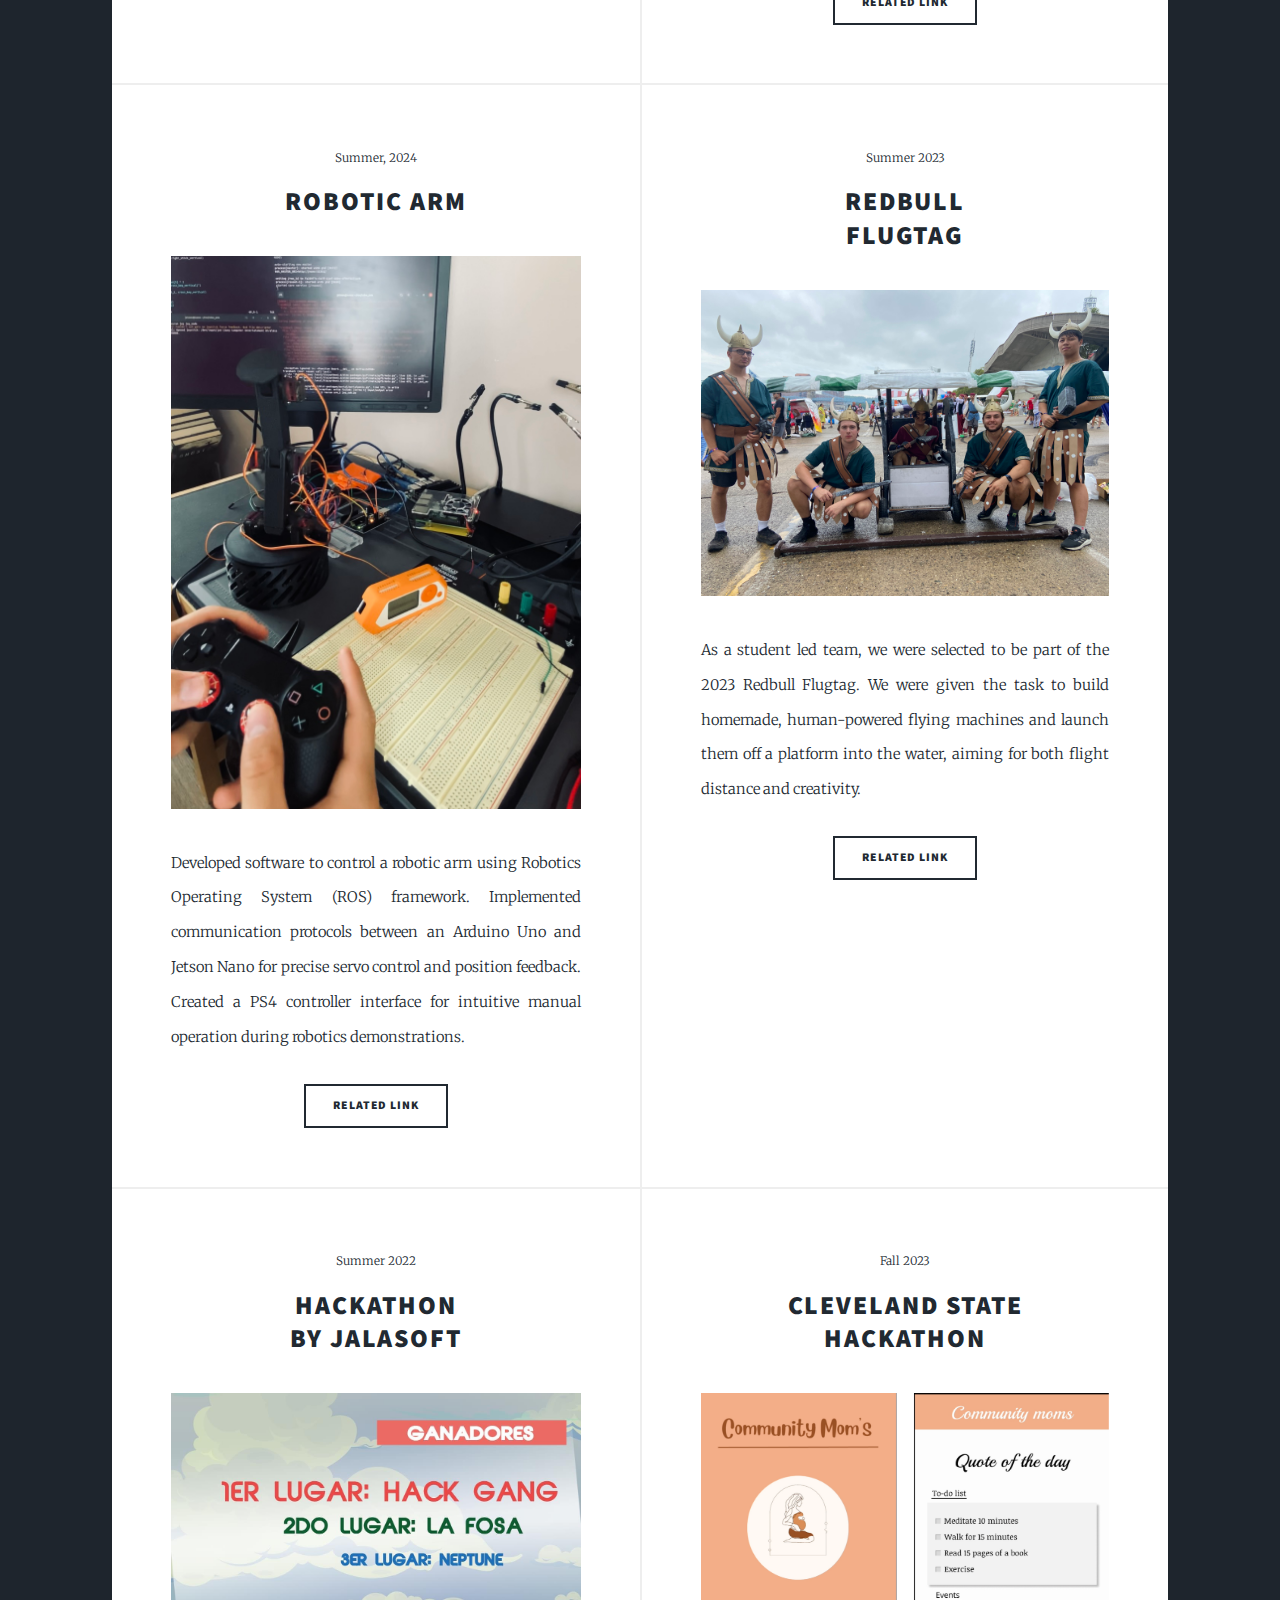
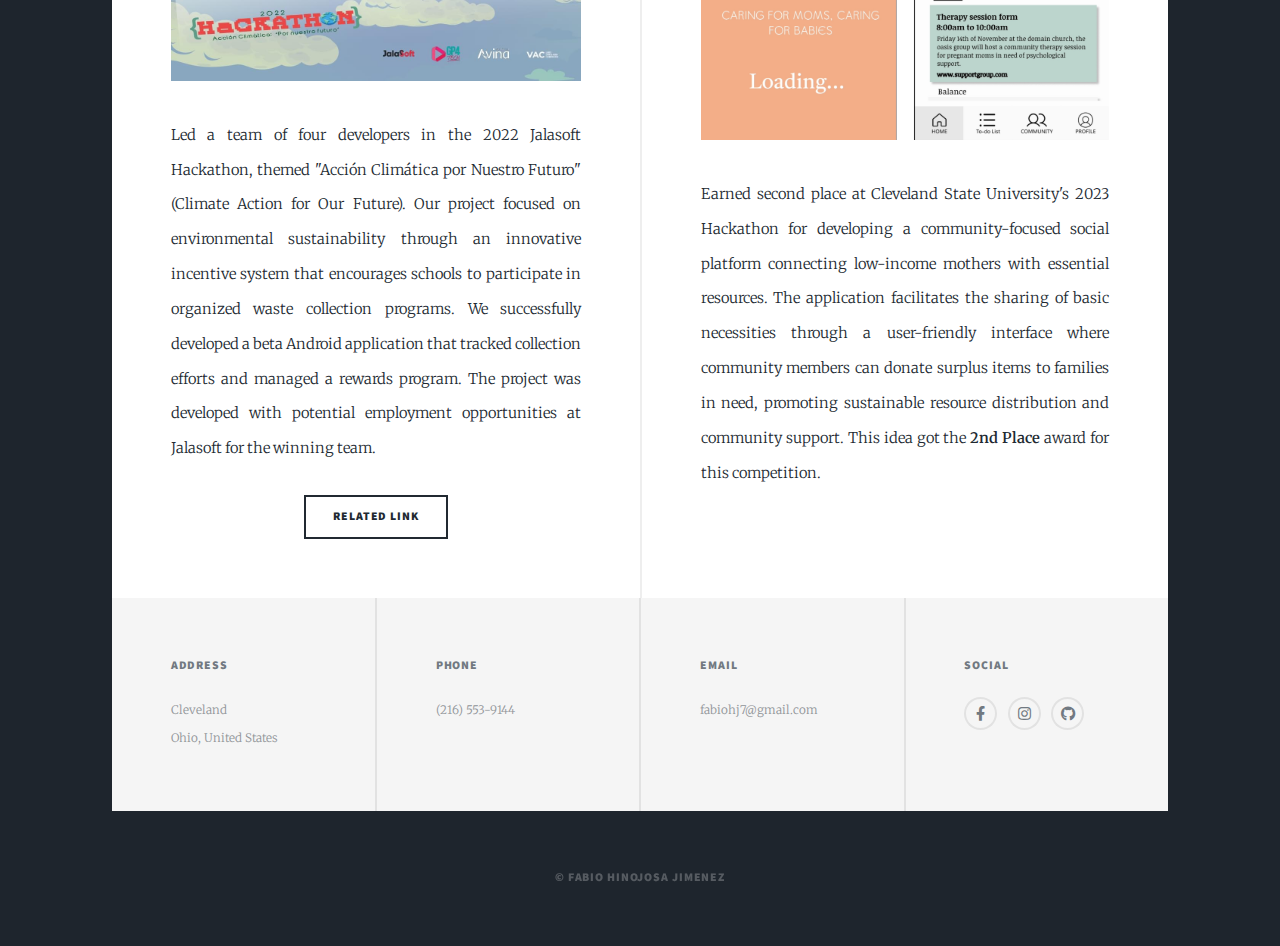
==== commit 22ff701a: "Fix more bugs" ====
--- a/index.html
+++ b/index.html
@@ -288,8 +288,8 @@
             <header>
               <span class="date">Fall 2023</span>
               <h2>
-                Redbull<br />
-                Flugtag
+                Cleveland State<br />
+                Hackathon
               </h2>
             </header>
             <a href="#" class="image fit"
